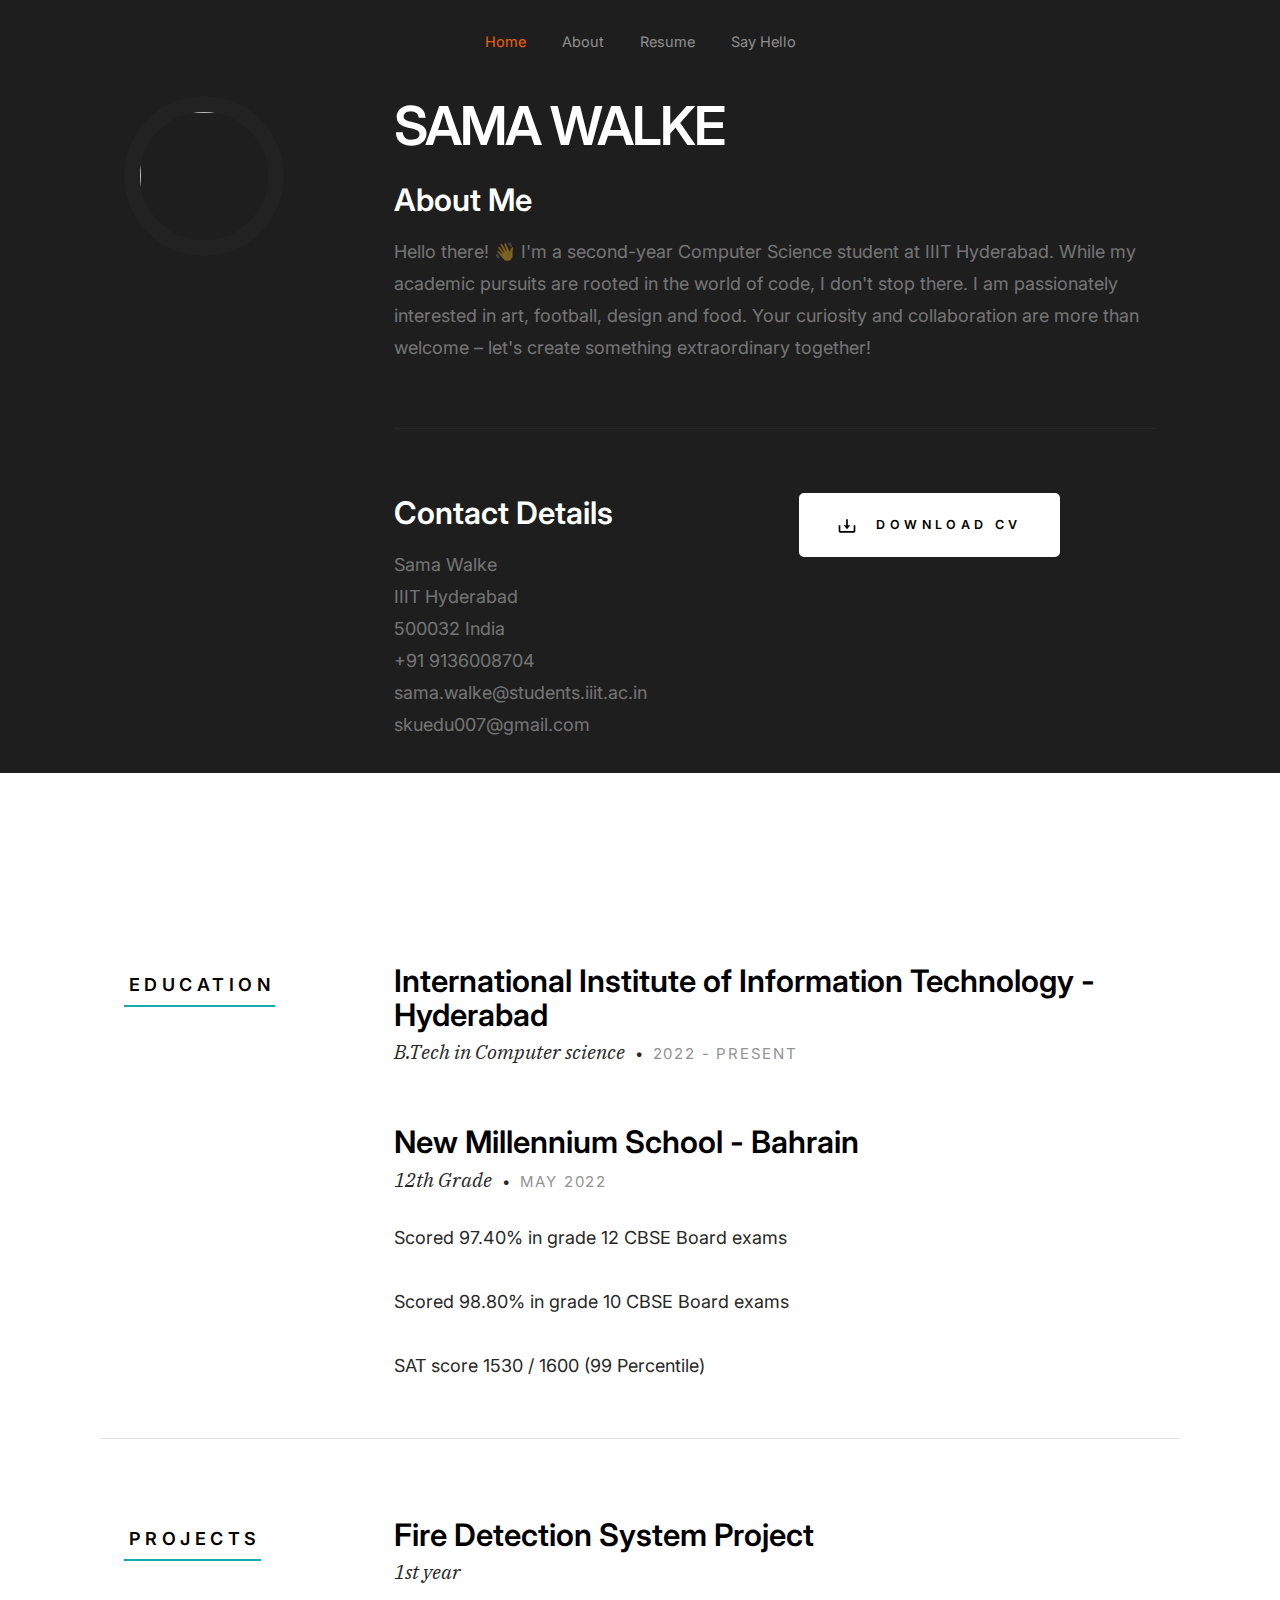
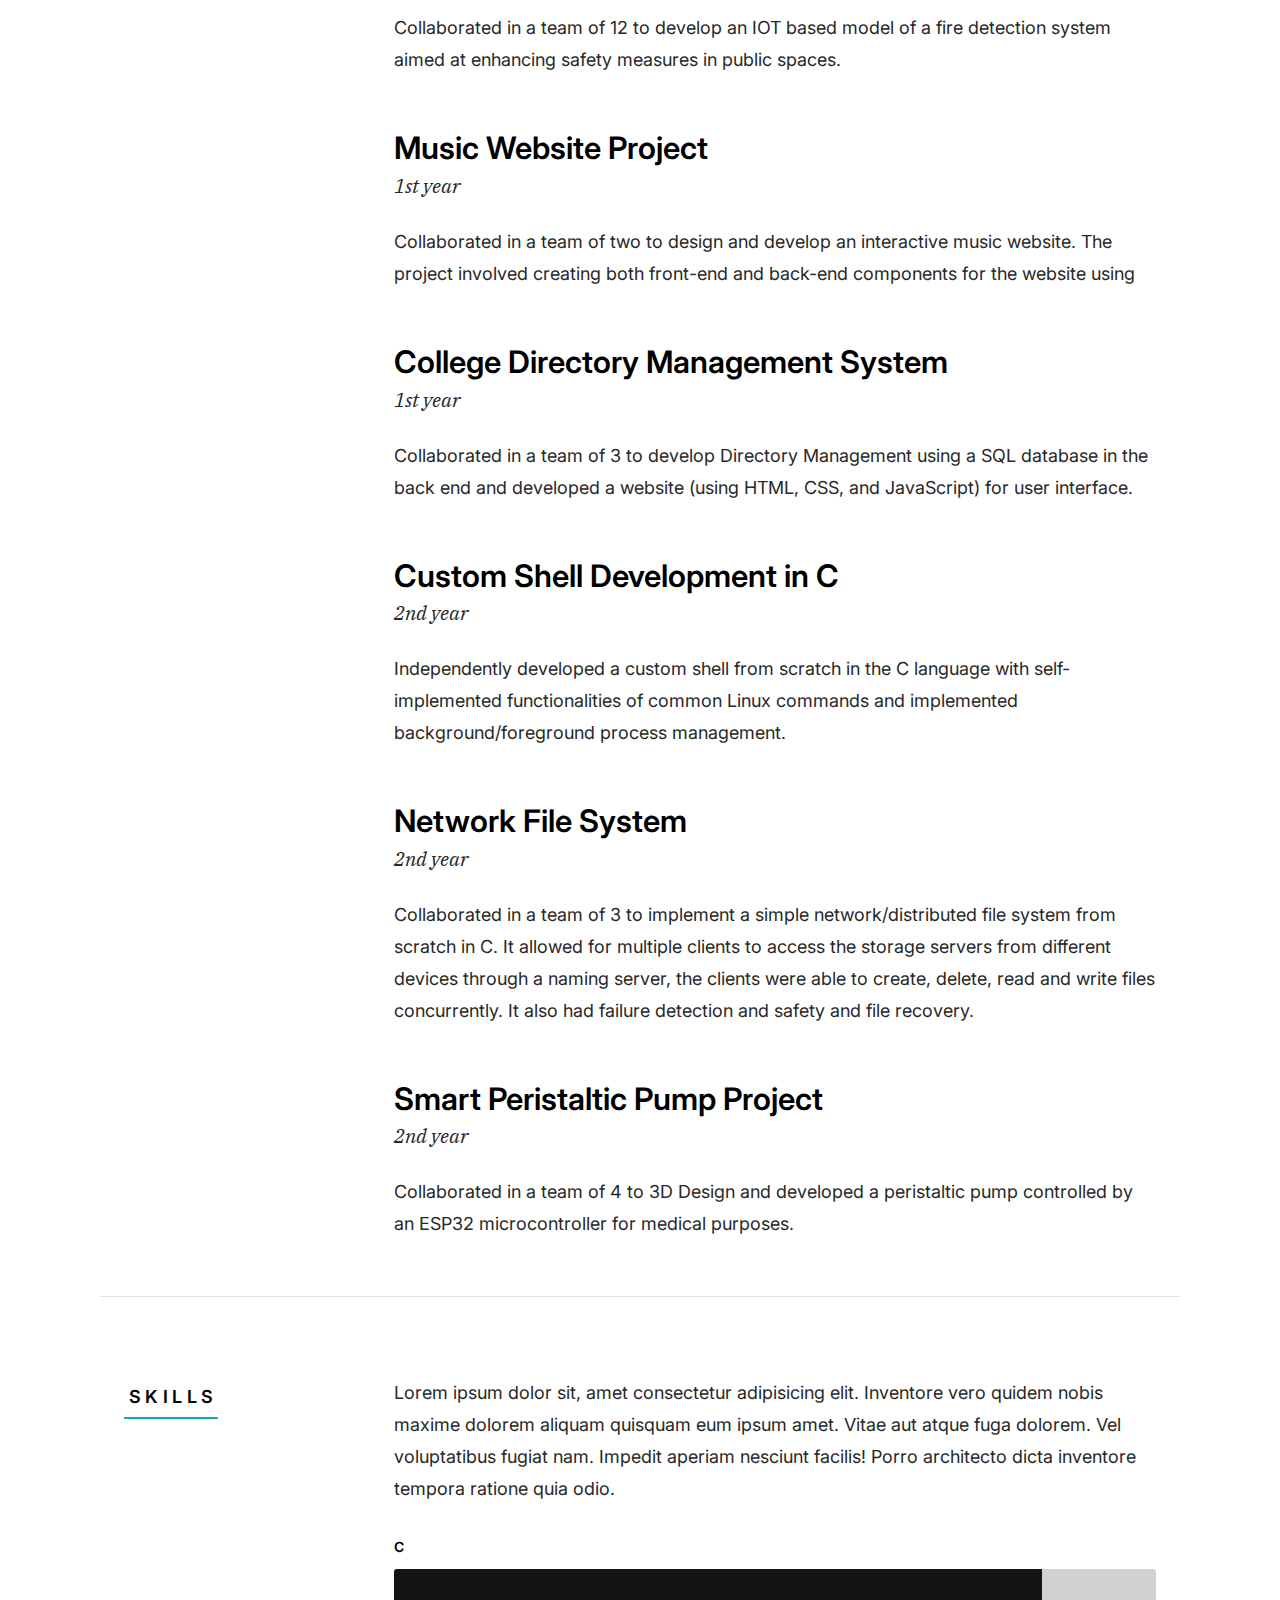
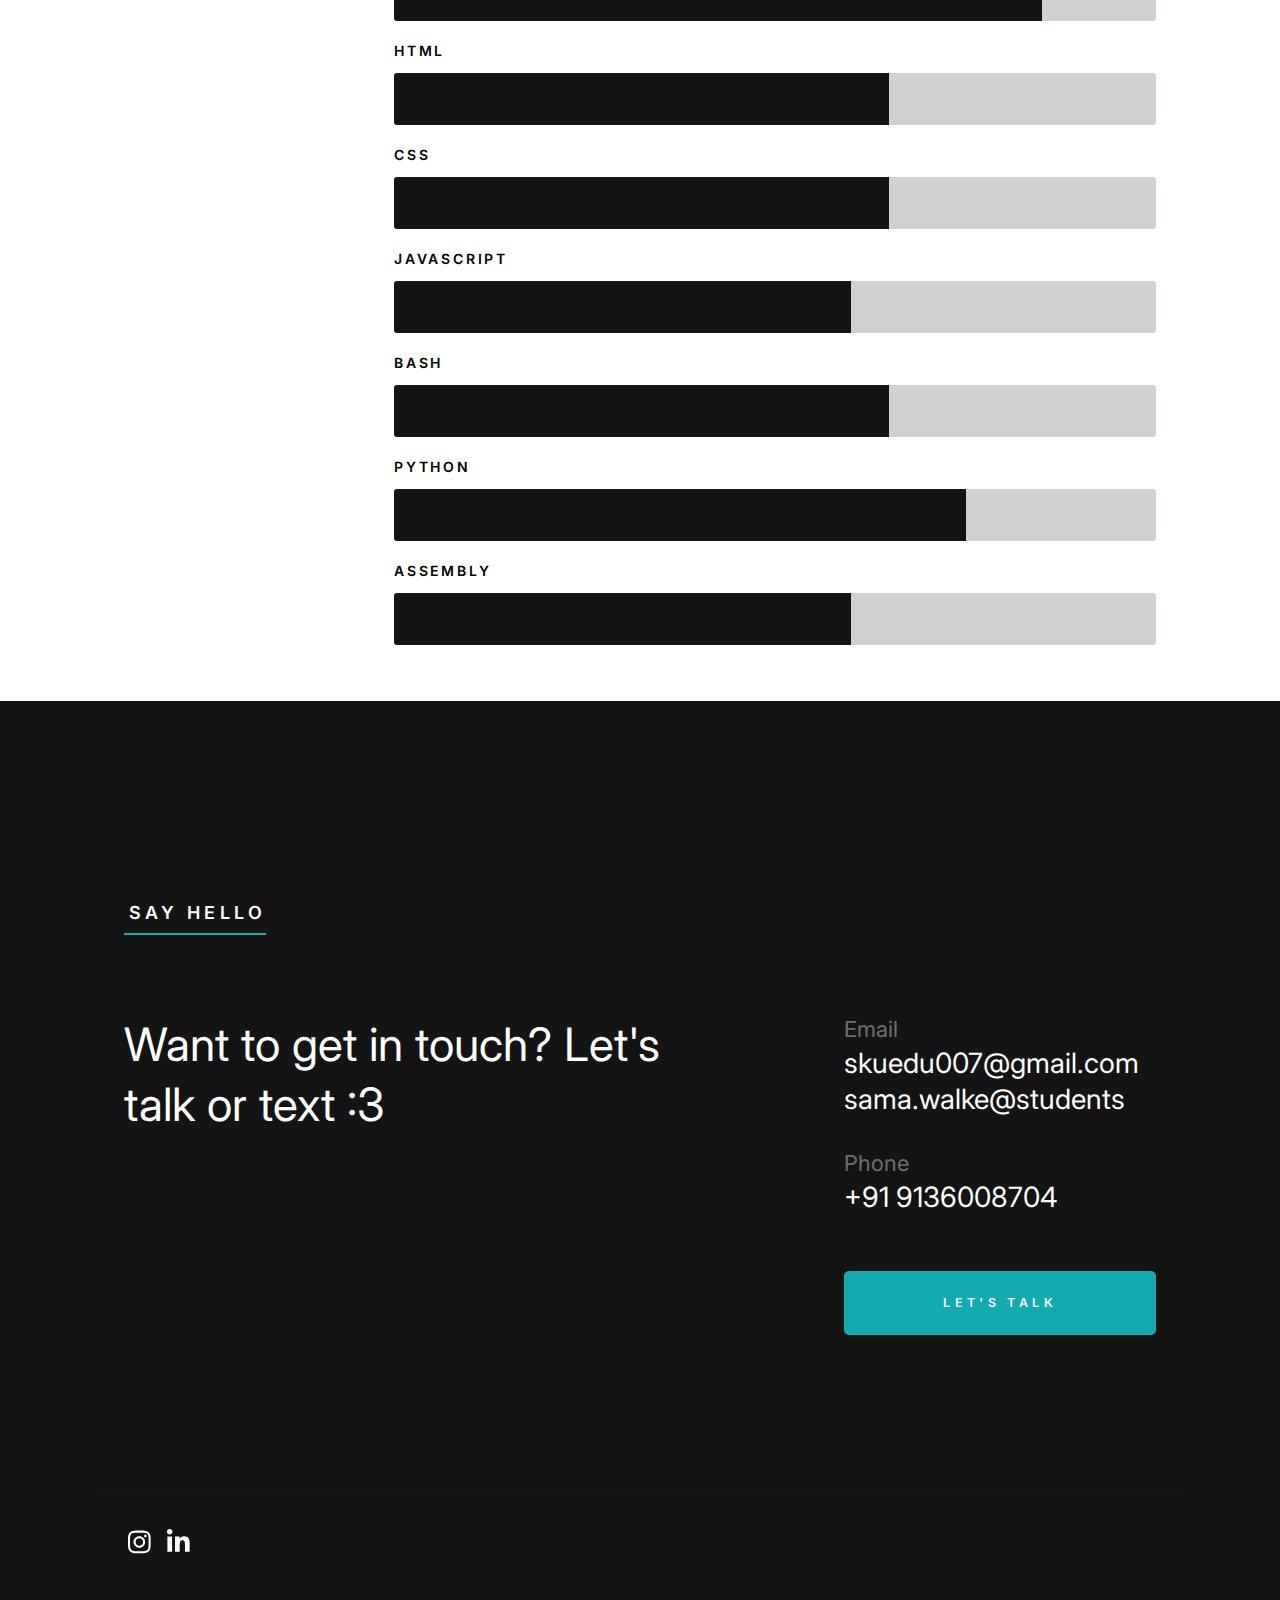
==== index.html @ 0652026a "Add files via upload" ====
<!DOCTYPE html>
<html class="no-js" lang="en">
<head>

    <!--- basic page needs
    ================================================== -->
    <meta charset="utf-8">
    <title>Sama Walke</title>
    <meta name="description" content="">
    <meta name="author" content="">

    <!-- mobile specific metas
    ================================================== -->
    <meta name="viewport" content="width=device-width, initial-scale=1">

    <!-- CSS
    ================================================== -->
    <link rel="stylesheet" href="css/styles.css">
    <link rel="stylesheet" href="css/vendor.css">

    <!-- script
    ================================================== -->
    <script defer src="js/vendor/fontawesome/all.min.js"></script>

    <!-- favicons
    ================================================== -->
    <link rel="apple-touch-icon" sizes="180x180" href="apple-touch-icon.png">
    <link rel="icon" type="image/png" sizes="32x32" href="favicon-32x32.png">
    <link rel="icon" type="image/png" sizes="16x16" href="favicon-16x16.png">
    <link rel="manifest" href="site.webmanifest">

</head>

<body id="top" class="ss-preload">


    <!-- preloader
    ================================================== -->
    <div id="preloader">
        <div id="loader"></div>
    </div>


    <!-- header
    ================================================== -->
    <header class="s-header">
        <div class="row s-header__nav-wrap">
            <nav class="s-header__nav">
                <ul>
                    <li class="current"><a class="smoothscroll" href="#hero">Home</a></li>
                    <li><a class="smoothscroll" href="#about">About</a></li>
                    <li><a class="smoothscroll" href="#resume">Resume</a></li>
                    <li><a class="smoothscroll" href="#contact">Say Hello</a></li>
                </ul>
            </nav>
        </div> <!-- end row -->
        
        <a class="s-header__menu-toggle" href="#0" title="Menu">
            <span class="s-header__menu-icon"></span>
        </a>
    </header> <!-- end s-header -->


    <!-- hero
    ================================================== -->

    <!-- about
        
    ================================================== -->
    <section id="about" class="s-about target-section">
        <div class="row">
            <div class="column large-3 tab-12">
                <img class="s-about__pic" src="images/avatars/user-06.jpg" alt="">
            </div>
            <div class="column large-9 tab-12 s-about__content">
                <h1 class="titletitle">
                    SAMA WALKE
                </h1>
                <h3>About Me</h3>
                <p>
                    Hello there! 👋 I'm a second-year Computer Science student at IIIT Hyderabad.
                    While my academic pursuits are rooted in the world of code, I don't stop there. I am passionately interested in art, football, design and food.
                    Your curiosity and collaboration are more than welcome – let's create something extraordinary together!
                </p>

                <hr>

                <div class="row s-about__content-bottom">
                    <div class="column w-1000-stack">
                        <h3>Contact Details</h3>
    
                        <p>
                        Sama Walke <br>
                        IIIT Hyderabad<br>
                        500032 India <br>
                        <a href="tel:+1975432345">+91 9136008704</a> <br>
                        <a href="mailto:#0">sama.walke@students.iiit.ac.in</a><br>
                        <a href="mailto:#0">skuedu007@gmail.com</a>
                        </p>
                        
                    </div>
                    <div class="column w-1000-stack">
                        <a href="https://drive.google.com/file/d/168Gf2bHy5ILJ4r6c5LOpbGzPonL90xzu/view?usp=sharing" class="btn btn--download">
                            <svg xmlns="http://www.w3.org/2000/svg" width="24" height="24" viewBox="0 0 24 24" style="fill:rgba(0, 0, 0, 1);transform:;-ms-filter:"><path d="M12 16L16 11 13 11 13 4 11 4 11 11 8 11z"></path><path d="M20,18H4v-7H2v7c0,1.103,0.897,2,2,2h16c1.103,0,2-0.897,2-2v-7h-2V18z"></path></svg>
                            Download CV
                        </a>
                    </div>
                </div>
            </div>
        </div> <!-- end row -->

    </section> <!-- end s-about -->


    <!-- resume
    ================================================== -->
    <section id="resume" class="s-resume target-section">


        <div class="row s-resume__section">
            <div class="column large-3 tab-12">
                <h3 class="section-header-allcaps">Education</h3>
            </div>
            <div class="column large-9 tab-12">
                <div class="resume-block">

                    <div class="resume-block__header">
                        <h4 class="h3">International Institute of Information Technology - Hyderabad </h4>
                        <p class="resume-block__header-meta">
                            <span>B.Tech in Computer science</span> 
                            <span class="resume-block__header-date">
                                2022 - Present
                            </span>
                        </p>
                    </div>

                </div> <!-- end resume-block -->

                <div class="resume-block">

                    <div class="resume-block__header">
                        <h4 class="h3">New Millennium School - Bahrain</h4>
                        <p class="resume-block__header-meta">
                            <span>12th Grade</span> 
                            <span class="resume-block__header-date">
                                May 2022
                            </span>
                        </p>
                    </div>

                    <p>Scored 97.40% in grade 12 CBSE Board exams</p>
                    <p>Scored 98.80% in grade 10 CBSE Board exams</p>
                    <p>SAT score 1530 / 1600 (99 Percentile)</p>

                </div> <!-- end resume-block -->
            </div>
        </div> <!-- s-resume__section -->

        <div class="row s-resume__section">
            <div class="column large-3 tab-12">
                <h3 class="section-header-allcaps">Projects</h3>
            </div>
            <div class="column large-9 tab-12">
                <div class="resume-block">

                    <div class="resume-block__header">
                        <h4 class="h3">Fire Detection System Project </h4>
                        <p class="resume-block__header-meta">
                            <span>1st year</span> 
                        </p>
                    </div>
                    <p>Collaborated in a team of 12 to develop an IOT based model of a
                        fire detection system aimed at enhancing safety measures in public spaces.</p>

                </div> <!-- end resume-block -->

                <div class="resume-block">

                    <div class="resume-block__header">
                        <h4 class="h3">Music Website Project</h4>
                        <p class="resume-block__header-meta">
                            <span>1st year</span> 
                        </p>
                    </div>
                    <p>Collaborated in a team of two to design and develop an interactive music
                        website. The project involved creating both front-end and back-end components for the website using</p>

                </div> <!-- end resume-block -->

                <div class="resume-block">

                    <div class="resume-block__header">
                        <h4 class="h3">College Directory Management System</h4>
                        <p class="resume-block__header-meta">
                            <span>1st year</span> 
                        </p>
                    </div>
                    <p>Collaborated in a team of 3 to develop
                        Directory Management using a SQL database in the back end and developed a website (using HTML, CSS,
                        and JavaScript) for user interface.</p>

                </div> <!-- end resume-block -->

                <div class="resume-block">

                    <div class="resume-block__header">
                        <h4 class="h3">Custom Shell Development in C</h4>
                        <p class="resume-block__header-meta">
                            <span>2nd year</span> 
                        </p>
                    </div>
                    <p>Independently developed a custom shell from scratch in the C
                        language with self-implemented functionalities of common Linux commands and implemented
                        background/foreground process management.</p>

                </div> <!-- end resume-block -->


                <div class="resume-block">

                    <div class="resume-block__header">
                        <h4 class="h3">Network File System</h4>
                        <p class="resume-block__header-meta">
                            <span>2nd year</span> 
                        </p>
                    </div>
                    <p>Collaborated in a team of 3 to implement a simple network/distributed file
                        system from scratch in C. It allowed for multiple clients to access the storage servers from different devices
                        through a naming server, the clients were able to create, delete, read and write files concurrently. It also
                        had failure detection and safety and file recovery.</p>

                </div> <!-- end resume-block -->

                <div class="resume-block">

                    <div class="resume-block__header">
                        <h4 class="h3">Smart Peristaltic Pump Project</h4>
                        <p class="resume-block__header-meta">
                            <span>2nd year</span> 
                        </p>
                    </div>
                    <p>Collaborated in a team of 4 to 3D Design and developed
                        a peristaltic pump controlled by an ESP32 microcontroller for medical purposes.</p>

                </div> <!-- end resume-block -->


                    
            </div>
        </div> <!-- s-resume__section -->


        <div class="row s-resume__section">
            <div class="column large-3 tab-12">
                <h3 class="section-header-allcaps">Skills</h3>
            </div>
            <div class="column large-9 tab-12">
                <div class="resume-block">

                    <p>
                    Lorem ipsum dolor sit, amet consectetur adipisicing elit. Inventore 
                    vero quidem nobis maxime dolorem aliquam quisquam eum ipsum amet. Vitae 
                    aut atque fuga dolorem. Vel voluptatibus fugiat nam. Impedit aperiam 
                    nesciunt facilis! Porro architecto dicta inventore tempora ratione quia odio.
                    </p>

                    <ul class="skill-bars-fat">
                        <li>
                        <div class="progress percent85"></div>
                        <strong>C</strong>
                        </li>
                        <li>
                        <div class="progress percent65"></div>
                        <strong>HTML</strong>
                        </li>
                        <li>
                        <div class="progress percent65"></div>
                        <strong>CSS</strong>
                        </li>
                        <li>
                        <div class="progress percent60"></div>
                        <strong>Javascript</strong>
                        </li>
                        <li>
                        <div class="progress percent65"></div>
                        <strong>Bash</strong>
                        </li>
                        <li>
                        <div class="progress percent75"></div>
                        <strong>Python</strong>
                        </li>
                        <li>
                        <div class="progress percent60"></div>
                        <strong>Assembly</strong>
                        </li>
                    </ul>

                </div> <!-- end resume-block -->

            </div>
        </div> <!-- s-resume__section -->

    </section> <!-- end s-resume -->


    
    <!-- contact
    ================================================== -->
    <section id="contact" class="s-contact target-section">

        <div class="row s-contact__header">
            <div class="column large-12">
                <h3 class="section-header-allcaps">Say Hello</h3>
            </div>
        </div>

        <div class="row s-contact__content">

            <div class="column large-7 medium-12">

                <h4 class="huge-text">
                Want to get in touch? Let's talk or text :3
                </h4>

            </div>

            <div class="column large-4 medium-12">

                <div class="row contact-infos">
                    <div class="column large-12 medium-6 tab-12">
                        <div class="contact-block">
                            <h5 class="contact-block__header">
                                Email
                            </h5>
                            <p class="contact-block__content">
                                <a class="mailtoui" href="mailto:skuedu007@gmail.com">skuedu007@gmail.com</a><br>
                                <a class="mailtoui" href="mailto:sama.walke@students.iiit.ac.in">sama.walke@students</a>
                            </p>
                        </div> <!-- end contact-block -->
                    </div>
                    <div class="column large-12 medium-6 tab-12">
                        <div class="contact-block">
                            <h5 class="contact-block__header">
                                Phone
                            </h5>
                            <p class="contact-block__content">
                                <a href="tel:+91 9136008704">+91 9136008704</a>
                            </p>
                        </div> <!-- end contact-block -->
                    </div>

                    <div class="column large-12">
                        <a href="mailto:skuedu007@gmail.com" class="mailtoui btn btn--primary h-full-width">Let's Talk</a>
                    </div>
                </div> <!-- end contact-infos -->

            </div>
        </div> <!-- s-contact__content -->

    </section> <!-- end s-contact -->
    

    <!-- footer
    ================================================== -->
    <footer class="s-footer">
        <div class="row">
            <div class="column large-4 medium-6 w-1000-stack s-footer__social-block">
                <ul class="s-footer__social">
                    <li><a href="https://www.instagram.com/walkee_e/"><i class="fab fa-instagram" aria-hidden="true"></i></a></li>
                    <li><a href="https://www.linkedin.com/in/sama-walke-13a57528b/"><i class="fab fa-linkedin-in" aria-hidden="true"></i></a></li>
                </ul>
            </div>


        </div>

        <div class="ss-go-top">
            <a class="smoothscroll" title="Back to Top" href="#top">
                <svg xmlns="http://www.w3.org/2000/svg" viewBox="0 0 24 24"><path d="M6 4h12v2H6zm5 10v6h2v-6h5l-6-6-6 6z"/></svg>
             </a>
        </div> <!-- end ss-go-top -->
    </footer>


    <!-- Java Script
    ================================================== -->
    <script src="js/plugins.js"></script>
    <script src="js/main.js"></script>

</body>

</html>
---- css/styles.css ----
/* =================================================================== 
 * Ceevee Main Stylesheet
 * Template Ver. 2.0.0
 * 01-03-2021
 * ------------------------------------------------------------------
 *
 * TOC:
 * # settings and variables
 *      ## fonts
 *      ## colors
 *      ## vertical spacing and typescale
 *      ## grid variables
 * # normalize
 * # basic/base setup styles
 *      ## media
 *      ## typography resets
 *      ## links
 *      ## inputs
 * # Grid v3.0.0
 *      ## medium screen devices
 *      ## tablets
 *      ## mobile devices
 *      ## small mobile devices <= 400px
 * # block grids
 *      ## block grids - medium screen devices
 *      ## block grids - tablets
 *      ## block grids - mobile devices
 *      ## block grids - small mobile devices <= 400px
 * # MISC 
 * # custom grid, block grid STACK breakpoints
 * # base style overrides 
 *      ## links
 * # typography & general theme styles
 *      ## Lists
 *      ## responsive video container
 *      ## floated image
 *      ## tables
 *      ## spacing
 * # preloader
 *      ## page loaded
 * # forms 
 *      ## Style Placeholder Text
 * # buttons 
 * # additional components
 *      ## skillbars
 *      ## alert box
 *      ## pagination 
 * # common and reusable styles
 *      ## animation stuff 
 *      ## MailtoUI style overrides
 * # site header
 *      ## header nav
 *      ## mobile menu toggle 
 * # hero
 *      ## hero content
 *      ## hero social
 *      ## hero scrolldown
 *      ## animate intro content
 * # resume 
 *      ## resume block
 * # portfolio
 *      ## portfolio list
 *      ## modal popup
 * # CTA
 * # testimonials
 *      ## swiper style overrides
 *      ## testimonial slider 
 * # contact
 *      ## contact block
 * # footer
 *      ## footer social
 *      ## copyright
 *      ## go top
 *
 * ------------------------------------------------------------------ */


/* ===================================================================
 * # settings and variables
 *
 * ------------------------------------------------------------------- */

/* ------------------------------------------------------------------- 
 * ## fonts
 * ------------------------------------------------------------------- */
@import url("https://fonts.googleapis.com/css2?family=IBM+Plex+Serif:ital,wght@0,300;0,400;0,500;0,600;0,700;1,200;1,300;1,400;1,500;1,600&family=Inter:wght@300;400;500;600;700&display=swap");
:root {
    --font-1: "Inter", sans-serif;
    --font-2: "IBM Plex Serif", serif;
    /* monospace
     */
    --font-mono: Consolas, "Andale Mono", Courier, "Courier New", monospace;
}

/* ------------------------------------------------------------------- 
 * ## colors
 * ------------------------------------------------------------------- */
:root {
    /* color-1(#11ABB0)
     * color-2(#F06000)
     */
    --color-1: hsla(182, 82%, 38%, 1);
    --color-2: hsla(24, 100%, 47%, 1);

    /* theme color variations
     */
    --color-1-lighter: hsla(182, 82%, 58%, 1);
    --color-1-light  : hsla(182, 82%, 48%, 1);
    --color-1-dark   : hsla(182, 82%, 28%, 1);
    --color-1-darker : hsla(182, 82%, 18%, 1);
    --color-2-lighter: hsla(24, 100%, 67%, 1);
    --color-2-light  : hsla(24, 100%, 57%, 1);
    --color-2-dark   : hsla(24, 100%, 37%, 1);
    --color-2-darker : hsla(24, 100%, 27%, 1);

    /* feedback colors
     * color-error(#ffd1d2), color-success(#c8e675), 
     * color-info(#d7ecfb), color-notice(#fff099)
     */
    --color-error          : hsla(359, 100%, 91%, 1);
    --color-success        : hsla(76, 69%, 68%, 1);
    --color-info           : hsla(205, 82%, 91%, 1);
    --color-notice         : hsla(51, 100%, 80%, 1);
    --color-error-content  : hsla(359, 50%, 50%, 1);
    --color-success-content: hsla(76, 29%, 28%, 1);
    --color-info-content   : hsla(205, 32%, 31%, 1);
    --color-notice-content : hsla(51, 30%, 30%, 1);

    /* shades 
     * generated using 
     * Tint & Shade Generator 
     * (https://maketintsandshades.com/)
     */
    --color-black  : #000000;
    --color-gray-19: #0a0a0a;
    --color-gray-18: #141414;
    --color-gray-17: #1e1e1e;
    --color-gray-16: #282828;
    --color-gray-15: #323333;
    --color-gray-14: #3b3d3d;
    --color-gray-13: #454747;
    --color-gray-12: #4f5151;
    --color-gray-11: #595b5b;
    --color-gray-10: #636565;
    --color-gray-9 : #737474;
    --color-gray-8 : #828484;
    --color-gray-7 : #929393;
    --color-gray-6 : #a1a3a3;
    --color-gray-5 : #b1b2b2;
    --color-gray-4 : #c1c1c1;
    --color-gray-3 : #d0d1d1;
    --color-gray-2 : #e0e0e0;
    --color-gray-1 : #eff0f0;
    --color-white  : #ffffff;

    /* text
     */
    --color-text       : var(--color-gray-16);
    --color-text-dark  : var(--color-black);
    --color-text-light : var(--color-gray-7);
    --color-placeholder: var(--color-gray-7);

    /* buttons
     */
    --color-btn                   : var(--color-gray-3);
    --color-btn-text              : var(--color-black);
    --color-btn-hover             : var(--color-black);
    --color-btn-hover-text        : var(--color-white);
    --color-btn-primary           : var(--color-1);
    --color-btn-primary-text      : var(--color-white);
    --color-btn-primary-hover     : var(--color-2);
    --color-btn-primary-hover-text: var(--color-white);
    --color-btn-stroke            : var(--color-black);
    --color-btn-stroke-text       : var(--color-black);
    --color-btn-stroke-hover      : var(--color-black);
    --color-btn-stroke-hover-text : var(--color-white);

    /* others
     */
    --color-bg     : var(--color-gray-18);
    --color-border : var(--color-gray-2);
    --border-radius: 5px;
}

/* ------------------------------------------------------------------- 
 * ## vertical spacing and typescale
 * ------------------------------------------------------------------- */
:root {

    /* spacing
     * base font size: 18px 
     * vertical space unit : 32px
     */
    --base-size: 62.5%;
    --base-font-size: 1.8rem;
    --space: 3.2rem;

    /* vertical spacing 
     */
    --vspace-0_125: calc(0.125 * var(--space));
    --vspace-0_25 : calc(0.25 * var(--space));
    --vspace-0_5  : calc(0.5 * var(--space));
    --vspace-0_75 : calc(0.75 * var(--space));
    --vspace-0_875: calc(0.875 * var(--space));
    --vspace-1    : calc(var(--space));
    --vspace-1_25 : calc(1.25 * var(--space));
    --vspace-1_5  : calc(1.5 * var(--space));
    --vspace-1_75 : calc(1.75 * var(--space));
    --vspace-2    : calc(2 * var(--space));
    --vspace-2_5  : calc(2.5 * var(--space));
    --vspace-3    : calc(3 * var(--space));
    --vspace-3_5  : calc(3.5 * var(--space));
    --vspace-4    : calc(4 * var(--space));
    --vspace-4_5  : calc(4.5 * var(--space));
    --vspace-5    : calc(5 * var(--space));

    /* type scale
     * ratio 1:2 | base: 18px
     * -------------------------------------------------------
     *
     * --text-display-3 = (77.40px)
     * --text-display-2 = (64.50px)
     * --text-display-1 = (53.75px)
     * --text-xxxl      = (44.79px)
     * --text-xxl       = (37.32px)
     * --text-xl        = (31.10px)
     * --text-lg        = (25.92px)
     * --text-md        = (21.60px)
     * --text-size      = (18.00px) BASE
     * --text-sm        = (15.00px)
     * --text-xs        = (12.50px)
     *
     * -------------------------------------------------------
     */
    --text-scale-ratio: 1.2;
    --text-size       : var(--base-font-size);
    --text-xs         : calc((var(--text-size) / var(--text-scale-ratio)) / var(--text-scale-ratio));
    --text-sm         : calc(var(--text-xs) * var(--text-scale-ratio));
    --text-md         : calc(var(--text-sm) * var(--text-scale-ratio) * var(--text-scale-ratio));
    --text-lg         : calc(var(--text-md) * var(--text-scale-ratio));
    --text-xl         : calc(var(--text-lg) * var(--text-scale-ratio));
    --text-xxl        : calc(var(--text-xl) * var(--text-scale-ratio));
    --text-xxxl       : calc(var(--text-xxl) * var(--text-scale-ratio));
    --text-display-1  : calc(var(--text-xxxl) * var(--text-scale-ratio));
    --text-display-2  : calc(var(--text-display-1) * var(--text-scale-ratio));
    --text-display-3  : calc(var(--text-display-2) * var(--text-scale-ratio));

    /* default button height
     */
    --vspace-btn: var(--vspace-2);
}

/* on mobile devices below 600px
 */
@media screen and (max-width: 600px) {
    :root {
        --base-font-size: 1.6rem;
        --space: 2.8rem;
    }
}

/* ------------------------------------------------------------------- 
 * ## grid variables
 * ------------------------------------------------------------------- */
:root {

    /* widths for rows and containers
     */
    --width-full    : 100%;
    --width-max     : 1080px;
    --width-wide    : 1400px;
    --width-wider   : 1600px;
    --width-widest  : 1800px;
    --width-narrow  : 800px;
    --width-narrower: 600px;
    --width-grid-max: var(--width-max);

    /* gutters
     */
    --gutter-lg : 2.4rem;
    --gutter-md : 2rem;
    --gutter-mob: 1rem;
}


/* ==========================================================================
 * # normalize
 * normalize.css v8.0.1 | MIT License |
 * github.com/necolas/normalize.css
 *
 * -------------------------------------------------------------------------- */

/* ------------------------------------------------------------------- 
 * ## document
 * ------------------------------------------------------------------- */

/* 1. Correct the line height in all browsers.
 * 2. Prevent adjustments of font size after orientation changes in iOS.*/

html {
    line-height: 1.15;
    /* 1 */
    -webkit-text-size-adjust: 100%;
    /* 2 */
}

/* ------------------------------------------------------------------- 
 * ## sections
 * ------------------------------------------------------------------- */

/* Remove the margin in all browsers. */

body {
    margin: 0;
}

/* Render the `main` element consistently in IE. */

main {
    display: block;
}

/* Correct the font size and margin on `h1` elements within `section` and
 * `article` contexts in Chrome, Firefox, and Safari. */

h1 {
    font-size: 2em;
    margin: 0.67em 0;
}

.titletitle {
    margin-top: 0;
    color: white;
    letter-spacing: -2px;
    /* padding-left: 2%; */
}

/* ------------------------------------------------------------------- 
 * ## grouping
 * ------------------------------------------------------------------- */

/* 1. Add the correct box sizing in Firefox.
 * 2. Show the overflow in Edge and IE. */

hr {
    -webkit-box-sizing: content-box;
    box-sizing: content-box;
    /* 1 */
    height: 0;
    /* 1 */
    overflow: visible;
    /* 2 */
}

/* 1. Correct the inheritance and scaling of font size in all browsers.
 * 2. Correct the odd `em` font sizing in all browsers. */

pre {
    font-family: monospace, monospace;
    /* 1 */
    font-size: 1em;
    /* 2 */
}

/* ------------------------------------------------------------------- 
 * ## text-level semantics
 * ------------------------------------------------------------------- */

/* Remove the gray background on active links in IE 10. */

a {
    background-color: transparent;
}

/* 1. Remove the bottom border in Chrome 57-
 * 2. Add the correct text decoration in Chrome, Edge, IE, Opera, and Safari. */

abbr[title] {
    border-bottom: none;
    /* 1 */
    text-decoration: underline;
    /* 2 */
    -webkit-text-decoration: underline dotted;
    text-decoration: underline dotted;
    /* 2 */
}

/* Add the correct font weight in Chrome, Edge, and Safari. */

b, strong {
    font-weight: bolder;
}

/* 1. Correct the inheritance and scaling of font size in all browsers.
 * 2. Correct the odd `em` font sizing in all browsers. */

code, kbd, samp {
    font-family: monospace, monospace;
    /* 1 */
    font-size: 1em;
    /* 2 */
}

/* Add the correct font size in all browsers. */

small {
    font-size: 80%;
}

/* Prevent `sub` and `sup` elements from affecting the line height in
 * all browsers. */

sub, sup {
    font-size: 75%;
    line-height: 0;
    position: relative;
    vertical-align: baseline;
}

sub {
    bottom: -0.25em;
}

sup {
    top: -0.5em;
}

/* ------------------------------------------------------------------- 
 * ## embedded content
 * ------------------------------------------------------------------- */

/* Remove the border on images inside links in IE 10. */

img {
    border-style: none;
}

/* ------------------------------------------------------------------- 
 * ## forms
 * ------------------------------------------------------------------- */

/* 1. Change the font styles in all browsers.
 * 2. Remove the margin in Firefox and Safari. */

button, input, optgroup, select, textarea {
    font-family: inherit;
    /* 1 */
    font-size: 100%;
    /* 1 */
    line-height: 1.15;
    /* 1 */
    margin: 0;
    /* 2 */
}

/* Show the overflow in IE.
 * 1. Show the overflow in Edge. */

button, input {
    /* 1 */
    overflow: visible;
}

/* Remove the inheritance of text transform in Edge, Firefox, and IE.
 * 1. Remove the inheritance of text transform in Firefox. */

button, select {
    /* 1 */
    text-transform: none;
}

/* Correct the inability to style clickable types in iOS and Safari. */

button, [type="button"], [type="reset"], [type="submit"] {
    -webkit-appearance: button;
}

/* Remove the inner border and padding in Firefox. */

button::-moz-focus-inner, [type="button"]::-moz-focus-inner, [type="reset"]::-moz-focus-inner, [type="submit"]::-moz-focus-inner {
    border-style: none;
    padding: 0;
}

/* Restore the focus styles unset by the previous rule. */

button:-moz-focusring, [type="button"]:-moz-focusring, [type="reset"]:-moz-focusring, [type="submit"]:-moz-focusring {
    outline: 1px dotted ButtonText;
}

/* Correct the padding in Firefox. */

fieldset {
    padding: 0.35em 0.75em 0.625em;
}

/* 1. Correct the text wrapping in Edge and IE.
 * 2. Correct the color inheritance from `fieldset` elements in IE.
 * 3. Remove the padding so developers are not caught out when they zero out
 *    `fieldset` elements in all browsers. */

legend {
    -webkit-box-sizing: border-box;
    box-sizing: border-box;
    /* 1 */
    color: inherit;
    /* 2 */
    display: table;
    /* 1 */
    max-width: 100%;
    /* 1 */
    padding: 0;
    /* 3 */
    white-space: normal;
    /* 1 */
}

/* Add the correct vertical alignment in Chrome, Firefox, and Opera. */

progress {
    vertical-align: baseline;
}

/* Remove the default vertical scrollbar in IE 10+. */

textarea {
    overflow: auto;
}

/* 1. Add the correct box sizing in IE 10.
 * 2. Remove the padding in IE 10. */

[type="checkbox"], [type="radio"] {
    -webkit-box-sizing: border-box;
    box-sizing: border-box;
    /* 1 */
    padding: 0;
    /* 2 */
}

/* Correct the cursor style of increment and decrement buttons in Chrome. */

[type="number"]::-webkit-inner-spin-button, [type="number"]::-webkit-outer-spin-button {
    height: auto;
}

/* 1. Correct the odd appearance in Chrome and Safari.
 * 2. Correct the outline style in Safari. */

[type="search"] {
    -webkit-appearance: textfield;
    /* 1 */
    outline-offset: -2px;
    /* 2 */
}

/* Remove the inner padding in Chrome and Safari on macOS. */

[type="search"]::-webkit-search-decoration {
    -webkit-appearance: none;
}

/* 1. Correct the inability to style clickable types in iOS and Safari.
 * 2. Change font properties to `inherit` in Safari. */

::-webkit-file-upload-button {
    -webkit-appearance: button;
    /* 1 */
    font: inherit;
    /* 2 */
}

/* ------------------------------------------------------------------- 
 * ## interactive
 * ------------------------------------------------------------------- */

/* Add the correct display in Edge, IE 10+, and Firefox. */

details {
    display: block;
}

/* Add the correct display in all browsers. */

summary {
    display: list-item;
}

/* ------------------------------------------------------------------- 
 * ## misc
 * ------------------------------------------------------------------- */

/* Add the correct display in IE 10+. */

template {
    display: none;
}

/* Add the correct display in IE 10. */

[hidden] {
    display: none;
}


/* ===================================================================
 * # basic/base setup styles
 *
 * ------------------------------------------------------------------- */
html {
    font-size: 62.5%;
    -webkit-box-sizing: border-box;
    box-sizing: border-box;
}

*, *::before, *::after {
    -webkit-box-sizing: inherit;
    box-sizing: inherit;
}

body {
    font-weight: normal;
    line-height: 1;
    word-wrap: break-word;
    -moz-font-smoothing: grayscale;
    -moz-osx-font-smoothing: grayscale;
    -webkit-font-smoothing: antialiased;
    -webkit-overflow-scrolling: touch;
    -webkit-text-size-adjust: none;
}

/* ------------------------------------------------------------------- 
 * ## media
 * ------------------------------------------------------------------- */
svg, img, video embed, iframe, object {
    max-width: 100%;
    height: auto;
}

/* ------------------------------------------------------------------- 
 * ## typography resets
 * ------------------------------------------------------------------- */
div, dl, dt, dd, ul, ol, li, h1, h2, h3, h4, h5, h6, pre, form, p, blockquote, th, td {
    margin: 0;
    padding: 0;
}

p {
    font-size: inherit;
    text-rendering: optimizeLegibility;
}

em, i {
    font-style: italic;
    line-height: inherit;
}

strong, b {
    font-weight: bold;
    line-height: inherit;
}

small {
    font-size: 60%;
    line-height: inherit;
}

ol, ul {
    list-style: none;
}

li {
    display: block;
}

/* ------------------------------------------------------------------- 
 * ## links
 * ------------------------------------------------------------------- */
a {
    text-decoration: none;
    line-height: inherit;
}

a img {
    border: none;
}

/* ------------------------------------------------------------------- 
 * ## inputs
 * ------------------------------------------------------------------- */
fieldset {
    margin: 0;
    padding: 0;
}

input[type="email"], 
input[type="number"], 
input[type="search"], 
input[type="text"], 
input[type="tel"], 
input[type="url"], 
input[type="password"], textarea {
    -webkit-appearance: none;
    -moz-appearance: none;
    appearance: none;
}


/* ===================================================================
 * # Grid v3.0.0
 *
 *   -----------------------------------------------------------------
 * - Grid breakpoints are based on MAXIMUM WIDTH media queries, 
 *   meaning they apply to that one breakpoint and ALL THOSE BELOW IT.
 * - Grid columns without a specified width will automatically layout 
 *   as equal width columns.
 * ------------------------------------------------------------------- */

/* rows
 * ------------------------------------- */
.row {
    width: 92%;
    max-width: var(--width-grid-max);
    margin: 0 auto;
    display: -ms-flexbox;
    display: -webkit-box;
    display: flex;
    -ms-flex-flow: row wrap;
    -webkit-box-orient: horizontal;
    -webkit-box-direction: normal;
    flex-flow: row wrap;
}

.row .row {
    width: auto;
    max-width: none;
    margin-left: calc(var(--gutter-lg) * -1);
    margin-right: calc(var(--gutter-lg) * -1);
}

/* columns
 * -------------------------------------- */
.column {
    -ms-flex: 1 1 0%;
    -webkit-box-flex: 1;
    flex: 1 1 0%;
    padding: 0 var(--gutter-lg);
}

.collapse>.column, .column.collapse {
    padding: 0;
}

/* flex row containers utility classes
 */
.row.row-wrap {
    -ms-flex-wrap: wrap;
    flex-wrap: wrap;
}

.row.row-nowrap {
    -ms-flex-wrap: none;
    flex-wrap: nowrap;
}

.row.row-y-top {
    -ms-flex-align: start;
    -webkit-box-align: start;
    align-items: flex-start;
}

.row.row-y-bottom {
    -ms-flex-align: end;
    -webkit-box-align: end;
    align-items: flex-end;
}

.row.row-y-center {
    -ms-flex-align: center;
    -webkit-box-align: center;
    align-items: center;
}

.row.row-stretch {
    -ms-flex-align: stretch;
    -webkit-box-align: stretch;
    align-items: stretch;
}

.row.row-baseline {
    -ms-flex-align: baseline;
    -webkit-box-align: baseline;
    align-items: baseline;
}

.row.row-x-left {
    -ms-flex-pack: start;
    -webkit-box-pack: start;
    justify-content: flex-start;
}

.row.row-x-right {
    -ms-flex-pack: end;
    -webkit-box-pack: end;
    justify-content: flex-end;
}

.row.row-x-center {
    -ms-flex-pack: center;
    -webkit-box-pack: center;
    justify-content: center;
}

/* flex item utility alignment classes
 */
.align-center {
    margin: auto;
    -webkit-align-self: center;
    -ms-flex-item-align: center;
    -ms-grid-row-align: center;
    align-self: center;
}

.align-left {
    margin-right: auto;
    -webkit-align-self: center;
    -ms-flex-item-align: center;
    -ms-grid-row-align: center;
    align-self: center;
}

.align-right {
    margin-left: auto;
    -webkit-align-self: center;
    -ms-flex-item-align: center;
    -ms-grid-row-align: center;
    align-self: center;
}

.align-x-center {
    margin-right: auto;
    margin-left: auto;
}

.align-x-left {
    margin-right: auto;
}

.align-x-right {
    margin-left: auto;
}

.align-y-center {
    -webkit-align-self: center;
    -ms-flex-item-align: center;
    -ms-grid-row-align: center;
    align-self: center;
}

.align-y-top {
    -webkit-align-self: flex-start;
    -ms-flex-item-align: start;
    align-self: flex-start;
}

.align-y-bottom {
    -webkit-align-self: flex-end;
    -ms-flex-item-align: end;
    align-self: flex-end;
}

/* large screen column widths 
 */
.large-1 {
    -ms-flex: 0 0 8.33333%;
    -webkit-box-flex: 0;
    flex: 0 0 8.33333%;
    max-width: 8.33333%;
}

.large-2 {
    -ms-flex: 0 0 16.66667%;
    -webkit-box-flex: 0;
    flex: 0 0 16.66667%;
    max-width: 16.66667%;
}

.large-3 {
    -ms-flex: 0 0 25%;
    -webkit-box-flex: 0;
    flex: 0 0 25%;
    max-width: 25%;
}

.large-4 {
    -ms-flex: 0 0 33.33333%;
    -webkit-box-flex: 0;
    flex: 0 0 33.33333%;
    max-width: 33.33333%;
}

.large-5 {
    -ms-flex: 0 0 41.66667%;
    -webkit-box-flex: 0;
    flex: 0 0 41.66667%;
    max-width: 41.66667%;
}

.large-6 {
    -ms-flex: 0 0 50%;
    -webkit-box-flex: 0;
    flex: 0 0 50%;
    max-width: 50%;
}

.large-7 {
    -ms-flex: 0 0 58.33333%;
    -webkit-box-flex: 0;
    flex: 0 0 58.33333%;
    max-width: 58.33333%;
}

.large-8 {
    -ms-flex: 0 0 66.66667%;
    -webkit-box-flex: 0;
    flex: 0 0 66.66667%;
    max-width: 66.66667%;
}

.large-9 {
    -ms-flex: 0 0 75%;
    -webkit-box-flex: 0;
    flex: 0 0 75%;
    max-width: 75%;
}

.large-10 {
    -ms-flex: 0 0 83.33333%;
    -webkit-box-flex: 0;
    flex: 0 0 83.33333%;
    max-width: 83.33333%;
}

.large-11 {
    -ms-flex: 0 0 91.66667%;
    -webkit-box-flex: 0;
    flex: 0 0 91.66667%;
    max-width: 91.66667%;
}

.large-12 {
    -ms-flex: 0 0 100%;
    -webkit-box-flex: 0;
    flex: 0 0 100%;
    max-width: 100%;
}

/* ------------------------------------------------------------------- 
 * ## medium screen devices
 * ------------------------------------------------------------------- */
@media screen and (max-width: 1200px) {
    .row .row {
        margin-left: calc(var(--gutter-md) * -1);
        margin-right: calc(var(--gutter-md) * -1);
    }
    .column {
        padding: 0 var(--gutter-md);
    }
    .medium-1 {
        -ms-flex: 0 0 8.33333%;
        -webkit-box-flex: 0;
        flex: 0 0 8.33333%;
        max-width: 8.33333%;
    }
    .medium-2 {
        -ms-flex: 0 0 16.66667%;
        -webkit-box-flex: 0;
        flex: 0 0 16.66667%;
        max-width: 16.66667%;
    }
    .medium-3 {
        -ms-flex: 0 0 25%;
        -webkit-box-flex: 0;
        flex: 0 0 25%;
        max-width: 25%;
    }
    .medium-4 {
        -ms-flex: 0 0 33.33333%;
        -webkit-box-flex: 0;
        flex: 0 0 33.33333%;
        max-width: 33.33333%;
    }
    .medium-5 {
        -ms-flex: 0 0 41.66667%;
        -webkit-box-flex: 0;
        flex: 0 0 41.66667%;
        max-width: 41.66667%;
    }
    .medium-6 {
        -ms-flex: 0 0 50%;
        -webkit-box-flex: 0;
        flex: 0 0 50%;
        max-width: 50%;
    }
    .medium-7 {
        -ms-flex: 0 0 58.33333%;
        -webkit-box-flex: 0;
        flex: 0 0 58.33333%;
        max-width: 58.33333%;
    }
    .medium-8 {
        -ms-flex: 0 0 66.66667%;
        -webkit-box-flex: 0;
        flex: 0 0 66.66667%;
        max-width: 66.66667%;
    }
    .medium-9 {
        -ms-flex: 0 0 75%;
        -webkit-box-flex: 0;
        flex: 0 0 75%;
        max-width: 75%;
    }
    .medium-10 {
        -ms-flex: 0 0 83.33333%;
        -webkit-box-flex: 0;
        flex: 0 0 83.33333%;
        max-width: 83.33333%;
    }
    .medium-11 {
        -ms-flex: 0 0 91.66667%;
        -webkit-box-flex: 0;
        flex: 0 0 91.66667%;
        max-width: 91.66667%;
    }
    .medium-12 {
        -ms-flex: 0 0 100%;
        -webkit-box-flex: 0;
        flex: 0 0 100%;
        max-width: 100%;
    }
}

/* ------------------------------------------------------------------- 
 * ## tablets
 * ------------------------------------------------------------------- */
@media screen and (max-width: 800px) {
    .row {
        width: 90%;
    }
    .tab-1 {
        -ms-flex: 0 0 8.33333%;
        -webkit-box-flex: 0;
        flex: 0 0 8.33333%;
        max-width: 8.33333%;
    }
    .tab-2 {
        -ms-flex: 0 0 16.66667%;
        -webkit-box-flex: 0;
        flex: 0 0 16.66667%;
        max-width: 16.66667%;
    }
    .tab-3 {
        -ms-flex: 0 0 25%;
        -webkit-box-flex: 0;
        flex: 0 0 25%;
        max-width: 25%;
    }
    .tab-4 {
        -ms-flex: 0 0 33.33333%;
        -webkit-box-flex: 0;
        flex: 0 0 33.33333%;
        max-width: 33.33333%;
    }
    .tab-5 {
        -ms-flex: 0 0 41.66667%;
        -webkit-box-flex: 0;
        flex: 0 0 41.66667%;
        max-width: 41.66667%;
    }
    .tab-6 {
        -ms-flex: 0 0 50%;
        -webkit-box-flex: 0;
        flex: 0 0 50%;
        max-width: 50%;
    }
    .tab-7 {
        -ms-flex: 0 0 58.33333%;
        -webkit-box-flex: 0;
        flex: 0 0 58.33333%;
        max-width: 58.33333%;
    }
    .tab-8 {
        -ms-flex: 0 0 66.66667%;
        -webkit-box-flex: 0;
        flex: 0 0 66.66667%;
        max-width: 66.66667%;
    }
    .tab-9 {
        -ms-flex: 0 0 75%;
        -webkit-box-flex: 0;
        flex: 0 0 75%;
        max-width: 75%;
    }
    .tab-10 {
        -ms-flex: 0 0 83.33333%;
        -webkit-box-flex: 0;
        flex: 0 0 83.33333%;
        max-width: 83.33333%;
    }
    .tab-11 {
        -ms-flex: 0 0 91.66667%;
        -webkit-box-flex: 0;
        flex: 0 0 91.66667%;
        max-width: 91.66667%;
    }
    .tab-12 {
        -ms-flex: 0 0 100%;
        -webkit-box-flex: 0;
        flex: 0 0 100%;
        max-width: 100%;
    }
    .hide-on-tablet {
        display: none;
    }
}

/* ------------------------------------------------------------------- 
 * ## mobile devices
 * ------------------------------------------------------------------- */
@media screen and (max-width: 600px) {
    .row {
        width: 100%;
        padding-left: 6vw;
        padding-right: 6vw;
    }
    .row .row {
        margin-left: calc(var(--gutter-mob) * -1);
        margin-right: calc(var(--gutter-mob) * -1);
        padding-left: 0;
        padding-right: 0;
    }
    .column {
        padding: 0 var(--gutter-mob);
    }
    .mob-1 {
        -ms-flex: 0 0 8.33333%;
        -webkit-box-flex: 0;
        flex: 0 0 8.33333%;
        max-width: 8.33333%;
    }
    .mob-2 {
        -ms-flex: 0 0 16.66667%;
        -webkit-box-flex: 0;
        flex: 0 0 16.66667%;
        max-width: 16.66667%;
    }
    .mob-3 {
        -ms-flex: 0 0 25%;
        -webkit-box-flex: 0;
        flex: 0 0 25%;
        max-width: 25%;
    }
    .mob-4 {
        -ms-flex: 0 0 33.33333%;
        -webkit-box-flex: 0;
        flex: 0 0 33.33333%;
        max-width: 33.33333%;
    }
    .mob-5 {
        -ms-flex: 0 0 41.66667%;
        -webkit-box-flex: 0;
        flex: 0 0 41.66667%;
        max-width: 41.66667%;
    }
    .mob-6 {
        -ms-flex: 0 0 50%;
        -webkit-box-flex: 0;
        flex: 0 0 50%;
        max-width: 50%;
    }
    .mob-7 {
        -ms-flex: 0 0 58.33333%;
        -webkit-box-flex: 0;
        flex: 0 0 58.33333%;
        max-width: 58.33333%;
    }
    .mob-8 {
        -ms-flex: 0 0 66.66667%;
        -webkit-box-flex: 0;
        flex: 0 0 66.66667%;
        max-width: 66.66667%;
    }
    .mob-9 {
        -ms-flex: 0 0 75%;
        -webkit-box-flex: 0;
        flex: 0 0 75%;
        max-width: 75%;
    }
    .mob-10 {
        -ms-flex: 0 0 83.33333%;
        -webkit-box-flex: 0;
        flex: 0 0 83.33333%;
        max-width: 83.33333%;
    }
    .mob-11 {
        -ms-flex: 0 0 91.66667%;
        -webkit-box-flex: 0;
        flex: 0 0 91.66667%;
        max-width: 91.66667%;
    }
    .mob-12 {
        -ms-flex: 0 0 100%;
        -webkit-box-flex: 0;
        flex: 0 0 100%;
        max-width: 100%;
    }
    .hide-on-mobile {
        display: none;
    }
}

/* ------------------------------------------------------------------- 
 * ## small mobile devices <= 400px
 * ------------------------------------------------------------------- */
@media screen and (max-width: 400px) {
    .row .row {
        margin-left: 0;
        margin-right: 0;
    }
    .column {
        -ms-flex: 0 0 100%;
        -webkit-box-flex: 0;
        flex: 0 0 100%;
        max-width: 100%;
        margin-left: 0;
        margin-right: 0;
        padding: 0;
    }
    .hide-on-mobile-small {
        display: none;
    }
}


/* ===================================================================
 * # block grids
 *
 * -------------------------------------------------------------------
 * Equally-sized columns define at parent/row level.
 * ------------------------------------------------------------------- */
.block-large-1-8>.column {
    -ms-flex: 0 0 12.5%;
    -webkit-box-flex: 0;
    flex: 0 0 12.5%;
    max-width: 12.5%;
}

.block-large-1-6>.column {
    -ms-flex: 0 0 16.66667%;
    -webkit-box-flex: 0;
    flex: 0 0 16.66667%;
    max-width: 16.66667%;
}

.block-large-1-5>.column {
    -ms-flex: 0 0 20%;
    -webkit-box-flex: 0;
    flex: 0 0 20%;
    max-width: 20%;
}

.block-large-1-4>.column {
    -ms-flex: 0 0 25%;
    -webkit-box-flex: 0;
    flex: 0 0 25%;
    max-width: 25%;
}

.block-large-1-3>.column {
    -ms-flex: 0 0 33.33333%;
    -webkit-box-flex: 0;
    flex: 0 0 33.33333%;
    max-width: 33.33333%;
}

.block-large-1-2>.column {
    -ms-flex: 0 0 50%;
    -webkit-box-flex: 0;
    flex: 0 0 50%;
    max-width: 50%;
}

.block-large-full>.column {
    -ms-flex: 0 0 100%;
    -webkit-box-flex: 0;
    flex: 0 0 100%;
    max-width: 100%;
}

/* ------------------------------------------------------------------- 
 * ## block grids - medium screen devices
 * ------------------------------------------------------------------- */
@media screen and (max-width: 1200px) {
    .block-medium-1-8>.column {
        -ms-flex: 0 0 12.5%;
        -webkit-box-flex: 0;
        flex: 0 0 12.5%;
        max-width: 12.5%;
    }
    .block-medium-1-6>.column {
        -ms-flex: 0 0 16.66667%;
        -webkit-box-flex: 0;
        flex: 0 0 16.66667%;
        max-width: 16.66667%;
    }
    .block-medium-1-5>.column {
        -ms-flex: 0 0 20%;
        -webkit-box-flex: 0;
        flex: 0 0 20%;
        max-width: 20%;
    }
    .block-medium-1-4>.column {
        -ms-flex: 0 0 25%;
        -webkit-box-flex: 0;
        flex: 0 0 25%;
        max-width: 25%;
    }
    .block-medium-1-3>.column {
        -ms-flex: 0 0 33.33333%;
        -webkit-box-flex: 0;
        flex: 0 0 33.33333%;
        max-width: 33.33333%;
    }
    .block-medium-1-2>.column {
        -ms-flex: 0 0 50%;
        -webkit-box-flex: 0;
        flex: 0 0 50%;
        max-width: 50%;
    }
    .block-medium-full>.column {
        -ms-flex: 0 0 100%;
        -webkit-box-flex: 0;
        flex: 0 0 100%;
        max-width: 100%;
    }
}

/* ------------------------------------------------------------------- 
 * ## block grids - tablets
 * ------------------------------------------------------------------- */
@media screen and (max-width: 800px) {
    .block-tab-1-8>.column {
        -ms-flex: 0 0 12.5%;
        -webkit-box-flex: 0;
        flex: 0 0 12.5%;
        max-width: 12.5%;
    }
    .block-tab-1-6>.column {
        -ms-flex: 0 0 16.66667%;
        -webkit-box-flex: 0;
        flex: 0 0 16.66667%;
        max-width: 16.66667%;
    }
    .block-tab-1-5>.column {
        -ms-flex: 0 0 20%;
        -webkit-box-flex: 0;
        flex: 0 0 20%;
        max-width: 20%;
    }
    .block-tab-1-4>.column {
        -ms-flex: 0 0 25%;
        -webkit-box-flex: 0;
        flex: 0 0 25%;
        max-width: 25%;
    }
    .block-tab-1-3>.column {
        -ms-flex: 0 0 33.33333%;
        -webkit-box-flex: 0;
        flex: 0 0 33.33333%;
        max-width: 33.33333%;
    }
    .block-tab-1-2>.column {
        -ms-flex: 0 0 50%;
        -webkit-box-flex: 0;
        flex: 0 0 50%;
        max-width: 50%;
    }
    .block-tab-full>.column {
        -ms-flex: 0 0 100%;
        -webkit-box-flex: 0;
        flex: 0 0 100%;
        max-width: 100%;
    }
}

/* ------------------------------------------------------------------- 
 * ## block grids - mobile devices
 * ------------------------------------------------------------------- */
@media screen and (max-width: 600px) {
    .block-mob-1-8>.column {
        -ms-flex: 0 0 12.5%;
        -webkit-box-flex: 0;
        flex: 0 0 12.5%;
        max-width: 12.5%;
    }
    .block-mob-1-6>.column {
        -ms-flex: 0 0 16.66667%;
        -webkit-box-flex: 0;
        flex: 0 0 16.66667%;
        max-width: 16.66667%;
    }
    .block-mob-1-5>.column {
        -ms-flex: 0 0 20%;
        -webkit-box-flex: 0;
        flex: 0 0 20%;
        max-width: 20%;
    }
    .block-mob-1-4>.column {
        -ms-flex: 0 0 25%;
        -webkit-box-flex: 0;
        flex: 0 0 25%;
        max-width: 25%;
    }
    .block-mob-1-3>.column {
        -ms-flex: 0 0 33.33333%;
        -webkit-box-flex: 0;
        flex: 0 0 33.33333%;
        max-width: 33.33333%;
    }
    .block-mob-1-2>.column {
        -ms-flex: 0 0 50%;
        -webkit-box-flex: 0;
        flex: 0 0 50%;
        max-width: 50%;
    }
    .block-mob-full>.column {
        -ms-flex: 0 0 100%;
        -webkit-box-flex: 0;
        flex: 0 0 100%;
        max-width: 100%;
    }
}

/* ------------------------------------------------------------------- 
 * ## block grids - small mobile devices <= 400px
 * ------------------------------------------------------------------- */
@media screen and (max-width: 400px) {
    .stack>.column {
        -ms-flex: 0 0 100%;
        -webkit-box-flex: 0;
        flex: 0 0 100%;
        max-width: 100%;
        margin-left: 0;
        margin-right: 0;
        padding: 0;
    }
}


/* ===================================================================
 * # MISC 
 *
 * ------------------------------------------------------------------- */
.h-group:after {
    content: "";
    display: table;
    clear: both;
}

/* misc helper classes
 */
.is-hidden {
    display: none;
}

.is-invisible {
    visibility: hidden;
}

.h-screen-reader-text {
    clip: rect(1px, 1px, 1px, 1px);
    -webkit-clip-path: inset(50%);
    clip-path: inset(50%);
    height: 1px;
    width: 1px;
    margin: -1px;
    overflow: hidden;
    padding: 0;
    border: 0;
    position: absolute;
}

.h-antialiased {
    -webkit-font-smoothing: antialiased;
    -moz-osx-font-smoothing: grayscale;
}

.h-overflow-hidden {
    overflow: hidden;
}

.h-remove-top {
    margin-top: 0;
}

.h-remove-bottom {
    margin-bottom: 0;
}

.h-add-half-bottom {
    margin-bottom: var(--vspace-0_5) !important;
}

.h-add-bottom {
    margin-bottom: var(--vspace-1) !important;
}

.h-no-border {
    border: none;
}

.h-full-width {
    width: 100%;
}

.h-text-center {
    text-align: center;
}

.h-text-left {
    text-align: left;
}

.h-text-right {
    text-align: right;
}

.h-pull-left {
    float: left;
}

.h-pull-right {
    float: right;
}


/* ===================================================================
 * # custom grid, block grid STACK breakpoints
 *
 * ------------------------------------------------------------------- */
@media screen and (max-width: 1000px) {
    .w-1000-stack, .block-1000-stack>.column {
        -ms-flex: 0 0 100%;
        -webkit-box-flex: 0;
        flex: 0 0 100%;
        max-width: 100%;
    }
}

@media screen and (max-width: 700px) {
    .w-700-stack, .block-700-stack>.column {
        -ms-flex: 0 0 100%;
        -webkit-box-flex: 0;
        flex: 0 0 100%;
        max-width: 100%;
    }
}

@media screen and (max-width: 500px) {
    .w-500-stack, .block-500-stack>.column {
        -ms-flex: 0 0 100%;
        -webkit-box-flex: 0;
        flex: 0 0 100%;
        max-width: 100%;
    }
}

/* ===================================================================
 * # base style overrides 
 *
 * ------------------------------------------------------------------- */
html {
    font-size: var(--base-size);
}

html, body {
    height: 100%;
}

body {
    background: var(--color-bg);
    font-family: var(--font-1);
    font-size: var(--text-size);
    font-style: normal;
    font-weight: normal;
    line-height: var(--vspace-1);
    color: var(--color-text);
    margin: 0;
    padding: 0;
}

/* ------------------------------------------------------------------- 
 * ## links
 * ------------------------------------------------------------------- */
a {
    color: var(--color-1);
    -webkit-transition: all 0.3s ease-in-out;
    transition: all 0.3s ease-in-out;
}

a:hover, a:focus, a:active {
    color: var(--color-2);
}

a:hover, a:active {
    outline: 0;
}


/* ===================================================================
 * # typography & general theme styles
 * 
 * ------------------------------------------------------------------- */

/* type scale - ratio 1:2 | base: 18px
 * -------------------------------------------------------------------
 * --text-display-3 = (77.40px)
 * --text-display-2 = (64.50px)
 * --text-display-1 = (53.75px)
 * --text-xxxl      = (44.79px)
 * --text-xxl       = (37.32px)
 * --text-xl        = (31.10px)
 * --text-lg        = (25.92px)
 * --text-md        = (21.60px)
 * --text-size      = (18.00px) BASE
 * --text-sm        = (15.00px)
 * --text-xs        = (12.50px)
 * -------------------------------------------------------------------- */
h1, h2, h3, h4, h5, h6, 
.h1, .h2, .h3, .h4, .h5, .h6 {
    font-family: var(--font-1);
    font-weight: 600;
    font-style: normal;
    color: var(--color-text-dark);
    -webkit-font-variant-ligatures: common-ligatures;
    font-variant-ligatures: common-ligatures;
    text-rendering: optimizeLegibility;
}

h1, .h1 {
    margin-top: var(--vspace-3);
    margin-bottom: var(--vspace-0_75);
}

h2, .h2, h3, .h3, h4, .h4 {
    margin-top: var(--vspace-2_5);
    margin-bottom: var(--vspace-0_5);
}

h5, .h5, h6, .h6 {
    margin-top: var(--vspace-1_5);
    margin-bottom: var(--vspace-0_5);
}

h1, .h1 {
    font-size: var(--text-display-1);
    line-height: calc(var(--vspace-1_75) + var(--vspace-0_125));
    letter-spacing: -.015em;
}

@media screen and (max-width: 600px) {
    h1, .h1 {
        font-size: var(--text-xxxl);
        line-height: var(--vspace-1_75);
    }
}

h2, .h2 {
    font-size: var(--text-xxl);
    line-height: calc(var(--vspace-1_25) + var(--vspace-0_125));
    letter-spacing: -.01em;
}

h3, .h3 {
    font-size: var(--text-xl);
    line-height: var(--vspace-1_25);
}

h4, .h4 {
    font-size: var(--text-lg);
    line-height: var(--vspace-1);
}

h5, .h5 {
    font-size: var(--text-md);
    line-height: calc(0.875 * var(--space));
}

h6, .h6 {
    font-size: var(--text-sm);
    font-weight: 700;
    line-height: var(--vspace-0_75);
    text-transform: uppercase;
    letter-spacing: .2em;
}

.lead, .attention-getter {
    font-weight: 300;
    font-size: var(--text-md);
    line-height: calc(1.125 * var(--space));
    color: var(--color-text-dark);
}

@media screen and (max-width: 400px) {
    .lead, .attention-getter {
        font-size: calc(var(--text-size) * 1.0556);
    }
}

figure img, p img {
    margin: 0;
    vertical-align: bottom;
}

em, i, strong, b {
    font-size: inherit;
    line-height: inherit;
}

em, i {
    font-family: var(--font-1);
    font-style: italic;
}

strong, b {
    font-family: var(--font-1);
    font-weight: 600;
    color: var(--color-text-dark);
}

small {
    font-size: var(--text-sm);
    font-weight: 500;
    line-height: var(--vspace-0_5);
}

blockquote {
    margin: 0 0 var(--vspace-1) 0;
    padding: var(--vspace-1) var(--vspace-1_5);
    border-left: 4px solid black;
    position: relative;
}

@media screen and (max-width: 400px) {
    blockquote {
        padding: var(--vspace-0_75) var(--vspace-0_75);
    }
}

blockquote p {
    font-family: var(--font-2);
    font-size: var(--text-lg);
    font-weight: 400;
    font-style: normal;
    line-height: var(--vspace-1_25);
    color: var(--color-text-dark);
    padding: 0;
}

blockquote cite {
    display: block;
    font-family: var(--font-1);
    font-weight: 400;
    font-size: var(--text-sm);
    line-height: var(--vspace-0_75);
    font-style: normal;
}

blockquote cite:before {
    content: "\2014 \0020";
}

blockquote cite, blockquote cite a, blockquote cite a:visited {
    color: var(--color-text-light);
    border: none;
}

figure {
    display: block;
    margin-left: 0;
    margin-right: 0;
}

figure img+figcaption {
    margin-top: var(--vspace-1);
}

figcaption {
    font-size: var(--text-sm);
    text-align: center;
    margin-bottom: 0;
}

var, kbd, samp, code, pre {
    font-family: var(--font-mono);
}

pre {
    padding: var(--vspace-0_75) var(--vspace-1) var(--vspace-1);
    background: var(--color-gray-1);
    overflow-x: auto;
}

code {
    font-size: var(--text-sm);
    line-height: 1.6rem;
    margin: 0 .2rem;
    padding: calc(((var(--vspace-1) - 1.6rem) / 2) - .1rem) calc(.8rem - .1rem);
    white-space: nowrap;
    background: var(--color-gray-1);
    border: 1px solid var(--color-gray-3);
    color: var(--color-text);
    border-radius: 3px;
}

pre>code {
    display: block;
    white-space: pre;
    line-height: var(--vspace-1);
    padding: 0;
    margin: 0;
    border: none;
}

del {
    text-decoration: line-through;
}

abbr {
    font-family: var(--font-1);
    font-weight: 400;
    font-variant: small-caps;
    text-transform: lowercase;
    letter-spacing: .1em;
}

abbr[title], dfn[title] {
    border-bottom: 1px dotted;
    cursor: help;
    text-decoration: none;
}

mark {
    background: var(--color-notice);
    color: var(--color-black);
}

hr {
    border: solid var(--color-border);
    border-width: .1rem 0 0;
    clear: both;
    margin: var(--vspace-2) 0 calc(var(--vspace-2) - .1rem);
    height: 0;
}

hr.fancy {
    border: none;
    margin: var(--vspace-2) 0;
    height: var(--vspace-1);
    text-align: center;
}

hr.fancy::before {
    content: "*****";
    letter-spacing: .3em;
}

/* ------------------------------------------------------------------- 
 * ## Lists
 * ------------------------------------------------------------------- */
ol {
    list-style: decimal;
}

ul {
    list-style: disc;
}

li {
    display: list-item;
}

ol, ul {
    margin-left: 1.6rem;
}

ul li {
    padding-left: .4rem;
}

ul ul, ul ol, ol ol, ol ul {
    margin: 1.6rem 0 1.6rem 1.6rem;
}

ul.disc li {
    display: list-item;
    list-style: none;
    padding: 0 0 0 .8rem;
    position: relative;
}

ul.disc li::before {
    content: "";
    display: inline-block;
    width: var(--vspace-0_25);
    height: var(--vspace-0_25);
    border-radius: 50%;
    background: var(--color-1-dark);
    position: absolute;
    left: -.9em;
    top: .65em;
    vertical-align: middle;
}

dt {
    margin: 0;
    color: var(--color-1);
}

dd {
    margin: 0 0 0 2rem;
}

/* ------------------------------------------------------------------- 
 * ## responsive video container
 * ------------------------------------------------------------------- */
.video-container {
    position: relative;
    padding-bottom: 56.25%;
    height: 0;
    overflow: hidden;
}

.video-container iframe, 
.video-container object, 
.video-container embed, 
.video-container video {
    position: absolute;
    top: 0;
    left: 0;
    width: 100%;
    height: 100%;
}

/* ------------------------------------------------------------------- 
 * ## floated image 
 * ------------------------------------------------------------------- */
img.h-pull-right {
    margin: var(--vspace-0_5) 0 var(--vspace-0_5) 2.8rem;
}

img.h-pull-left {
    margin: var(--vspace-0_5) 2.8rem var(--vspace-0_5) 0;
}

/* ------------------------------------------------------------------- 
 * ## tables
 * ------------------------------------------------------------------- */
table {
    border-width: 0;
    width: 100%;
    max-width: 100%;
    font-family: var(--font-1);
    border-collapse: collapse;
}

th, td {
    padding: var(--vspace-0_5) 3.2rem calc(var(--vspace-0_5) - .1rem);
    text-align: left;
    border-bottom: 1px solid var(--color-border);
}

th {
    padding: var(--vspace-0_5) 3.2rem;
    color: var(--color-text-dark);
    font-family: var(--font-1);
    font-weight: 600;
}

th:first-child, td:first-child {
    padding-left: 0;
}

th:last-child, td:last-child {
    padding-right: 0;
}

.table-responsive {
    overflow-x: auto;
    -webkit-overflow-scrolling: touch;
}

/* ------------------------------------------------------------------- 
 * ## spacing
 * ------------------------------------------------------------------- */
fieldset, 
button, 
.btn {
    margin-bottom: var(--vspace-0_5);
}

input, 
textarea, 
select, 
pre, 
blockquote, 
figure, 
figcaption, 
table, 
p, 
ul, 
ol, 
dl, 
form, 
img, 
.video-container, 
.ss-custom-select {
    margin-bottom: var(--vspace-1);
}


/* =================================================================== 
 * # preloader
 *
 * ------------------------------------------------------------------- */
#preloader {
    position: fixed;
    top: 0;
    left: 0;
    right: 0;
    bottom: 0;
    display: -ms-flexbox;
    display: -webkit-box;
    display: flex;
    -ms-flex-flow: row wrap;
    -webkit-box-orient: horizontal;
    -webkit-box-direction: normal;
    flex-flow: row wrap;
    -ms-flex-pack: center;
    -webkit-box-pack: center;
    justify-content: center;
    -ms-flex-line-pack: center;
    align-content: center;
    background: #050505;
    z-index: 500;
    height: 100vh;
    width: 100%;
    opacity: 1;
}

.no-js #preloader, .oldie #preloader {
    display: none;
}

#loader {
    width: var(--vspace-1_5);
    height: var(--vspace-1_5);
    padding: 0;
    opacity: 1;
}

#loader:before {
    content: "";
    border-top: 4px solid rgba(255, 255, 255, 0.1);
    border-right: 4px solid rgba(255, 255, 255, 0.1);
    border-bottom: 4px solid rgba(255, 255, 255, 0.1);
    border-left: 4px solid white;
    -webkit-animation: load 1.1s infinite linear;
    animation: load 1.1s infinite linear;
    display: block;
    border-radius: 50%;
    width: var(--vspace-1_5);
    height: var(--vspace-1_5);
}

@-webkit-keyframes load {
    0% {
        -webkit-transform: rotate(0deg);
        transform: rotate(0deg);
    }
    100% {
        -webkit-transform: rotate(360deg);
        transform: rotate(360deg);
    }
}

@keyframes load {
    0% {
        -webkit-transform: rotate(0deg);
        transform: rotate(0deg);
    }
    100% {
        -webkit-transform: rotate(360deg);
        transform: rotate(360deg);
    }
}

/* ------------------------------------------------------------------- 
 * ## page loaded
 * ------------------------------------------------------------------- */
.ss-loaded #preloader {
    opacity: 0;
    visibility: hidden;
    -webkit-transition: all .6s .9s ease-in-out;
    transition: all .6s .9s ease-in-out;
}

.ss-loaded #preloader #loader {
    opacity: 0;
    -webkit-transition: opacity .6s ease-in-out;
    transition: opacity .6s ease-in-out;
}


/* ===================================================================
 * # forms 
 *
 * ------------------------------------------------------------------- */
fieldset {
    border: none;
}

input[type="email"], 
input[type="number"], 
input[type="search"], 
input[type="text"], 
input[type="tel"], 
input[type="url"], 
input[type="password"], 
textarea, 
select {
    --input-height: var(--vspace-2);
    --input-line-height: var(--vspace-1);
    --input-vpadding: calc((var(--input-height) - var(--input-line-height)) / 2);
    display: block;
    height: var(--input-height);
    padding: var(--input-vpadding) 0 calc(var(--input-vpadding) - .1rem);
    border: 0;
    outline: none;
    color: var(--color-text);
    font-family: var(--font-1);
    font-size: calc(var(--text-size) * 0.7778);
    line-height: var(--input-line-height);
    max-width: 100%;
    background: transparent;
    border-bottom: 1px solid var(--color-gray-8);
    -webkit-transition: all .3s ease-in-out;
    transition: all .3s ease-in-out;
}

.ss-custom-select {
    position: relative;
    padding: 0;
}

.ss-custom-select select {
    -webkit-appearance: none;
    -moz-appearance: none;
    appearance: none;
    text-indent: 0.01px;
    text-overflow: '';
    margin: 0;
    line-height: 3rem;
    vertical-align: middle;
}

.ss-custom-select select option {
    padding-left: 2rem;
    padding-right: 2rem;
}

.ss-custom-select select::-ms-expand {
    display: none;
}

.ss-custom-select::after {
    border-bottom: 2px solid var(--color-black);
    border-right: 2px solid var(--color-black);
    content: '';
    display: block;
    height: 8px;
    width: 8px;
    margin-top: -7px;
    pointer-events: none;
    position: absolute;
    right: 2.4rem;
    top: 50%;
    -webkit-transition: all 0.15s ease-in-out;
    transition: all 0.15s ease-in-out;
    -webkit-transform-origin: 66% 66%;
    transform-origin: 66% 66%;
    -webkit-transform: rotate(45deg);
    transform: rotate(45deg);
}

textarea {
    min-height: 25.6rem;
}

input[type="email"]:focus, 
input[type="number"]:focus, 
input[type="search"]:focus, 
input[type="text"]:focus, 
input[type="tel"]:focus, 
input[type="url"]:focus, 
input[type="password"]:focus, 
textarea:focus, 
select:focus {
    color: var(--color-black);
    border-bottom: 1px solid var(--color-1);
}

label, legend {
    font-family: var(--font-1);
    font-weight: 700;
    font-size: var(--text-sm);
    line-height: var(--vspace-0_5);
    margin-bottom: var(--vspace-0_5);
    color: var(--color-text-dark);
    display: block;
}

input[type="checkbox"], 
input[type="radio"] {
    display: inline;
}

label>.label-text {
    display: inline-block;
    margin-left: 1rem;
    font-family: var(--font-1);
    line-height: inherit;
}

label>input[type="checkbox"], 
label>input[type="radio"] {
    margin: 0;
    position: relative;
    top: .2rem;
}

/* ------------------------------------------------------------------- 
 * ## Style Placeholder Text
 * ------------------------------------------------------------------- */
::-webkit-input-placeholder {
    /* WebKit, Blink, Edge */
    color: var(--color-placeholder);
}

:-ms-input-placeholder {
    /* Internet Explorer 10-11 */
    color: var(--color-placeholder);
}

::-ms-input-placeholder {
    /* Microsoft Edge */
    color: var(--color-placeholder);
}

::placeholder {
    /* Most modern browsers support this now. */
    color: var(--color-placeholder);
}


/* ===================================================================
 * # buttons 
 *
 * ------------------------------------------------------------------- */
.btn, 
button, 
input[type="submit"], 
input[type="reset"], 
input[type="button"] {
    --btn-height: var(--vspace-btn);
    display: inline-block;
    font-family: var(--font-1);
    font-weight: 600;
    font-size: var(--text-xs);
    text-transform: uppercase;
    letter-spacing: .35em;
    height: var(--btn-height);
    line-height: calc(var(--btn-height) - .4rem);
    padding: 0 3.6rem;
    margin: 0 .4rem 1.6rem 0;
    color: var(--color-btn-text);
    text-decoration: none;
    text-align: center;
    white-space: nowrap;
    cursor: pointer;
    -webkit-transition: all .3s;
    transition: all .3s;
    -webkit-font-smoothing: antialiased;
    -moz-osx-font-smoothing: grayscale;
    border-radius: var(--border-radius);
    background-color: var(--color-btn);
    border: 0.2rem solid var(--color-btn);
}

.btn:hover, 
button:hover, 
input[type="submit"]:hover, 
input[type="reset"]:hover, 
input[type="button"]:hover, 
.btn:focus, 
button:focus, 
input[type="submit"]:focus, 
input[type="reset"]:focus, 
input[type="button"]:focus {
    background-color: var(--color-btn-hover);
    border-color: var(--color-btn-hover);
    color: var(--color-btn-hover-text);
    outline: 0;
}

/* button primary
 * ------------------------------------------------- */
.btn.btn--primary, 
button.btn--primary, 
input[type="submit"].btn--primary, 
input[type="reset"].btn--primary, 
input[type="button"].btn--primary {
    background: var(--color-btn-primary);
    border-color: var(--color-btn-primary);
    color: var(--color-btn-primary-text);
}

.btn.btn--primary:hover, 
button.btn--primary:hover, 
input[type="submit"].btn--primary:hover, 
input[type="reset"].btn--primary:hover, 
input[type="button"].btn--primary:hover, 
.btn.btn--primary:focus, 
button.btn--primary:focus, 
input[type="submit"].btn--primary:focus, 
input[type="reset"].btn--primary:focus, 
input[type="button"].btn--primary:focus {
    background: var(--color-btn-primary-hover);
    border-color: var(--color-btn-primary-hover);
    color: var(--color-btn-primary-hover-text);
}

/* button modifiers
 * ------------------------------------------------- */
.btn.h-full-width, button.h-full-width {
    width: 100%;
    margin-right: 0;
}

.btn--small, button.btn--small {
    --btn-height: calc(var(--vspace-btn) - 1.6rem);
}

.btn--medium, button.btn--medium {
    --btn-height: calc(var(--vspace-btn) + .8rem);
}

.btn--large, button.btn--large {
    --btn-height: calc(var(--vspace-btn) + 1.6rem);
}

.btn--stroke, button.btn--stroke {
    background: transparent !important;
    border: 0.2rem solid var(--color-btn-stroke);
    color: var(--color-btn-stroke-text);
}

.btn--stroke:hover, button.btn--stroke:hover {
    background: var(--color-btn-stroke-hover) !important;
    border: 0.2rem solid var(--color-btn-stroke-hover);
    color: var(--color-btn-stroke-hover-text);
}

.btn--pill, button.btn--pill {
    padding-left: 3.2rem !important;
    padding-right: 3.2rem !important;
    border-radius: 1000px !important;
}


/* =================================================================== 
 * # additional components
 *
 * ------------------------------------------------------------------- */

/* ------------------------------------------------------------------- 
 * ## additional typo styles - (_additional-typo.scss)
 * ------------------------------------------------------------------- */
.drop-cap:first-letter {
    float: left;
    font-family: var(--font-1);
    font-weight: 700;
    font-size: calc(3 * var(--space));
    line-height: 1;
    padding: 0 0.125em 0 0;
    text-transform: uppercase;
    background: transparent;
    color: var(--color-text-dark);
}

/* line definition style 
 * ----------------------------------------------- */
.lining dt, .lining dd {
    display: inline;
    margin: 0;
}

.lining dt+dt:before, .lining dd+dt:before {
    content: "\A";
    white-space: pre;
}

.lining dd+dd:before {
    content: ", ";
}

.lining dd+dd:before {
    content: ", ";
}

.lining dd:before {
    content: ": ";
    margin-left: -0.2em;
}

/* dictionary definition style 
 * ----------------------------------------------- */
.dictionary-style dt {
    display: inline;
    counter-reset: definitions;
}

.dictionary-style dt+dt:before {
    content: ", ";
    margin-left: -0.2em;
}

.dictionary-style dd {
    display: block;
    counter-increment: definitions;
}

.dictionary-style dd:before {
    content: counter(definitions, decimal) ". ";
}

/** 
 * Pull Quotes
 * -----------
 * markup:
 *
 * <figure class="pull-quote">
 *		<blockquote>
 *			<p></p>
 *		</blockquote>
 * </figure>
 *
 * --------------------------------------------------------------------- */
.pull-quote {
    position: relative;
    padding: 0;
    margin-top: 0;
    text-align: center;
    background-color: var(--color-gray-1);
}

.pull-quote blockquote {
    border: none;
    margin: 0 auto;
    max-width: 62rem;
    padding-top: var(--vspace-4);
    padding-bottom: var(--vspace-2);
    position: relative;
}

.pull-quote blockquote p {
    font-weight: 400;
    color: var(--color-text-dark);
}

.pull-quote blockquote:before {
    content: "";
    display: block;
    height: var(--vspace-1_25);
    width: var(--vspace-1_25);
    background-repeat: no-repeat;
    background: center center;
    background-size: contain;
    background-image: url(../images/icons/icon-quote.svg);
    -webkit-transform: translate3d(-50%, 0, 0);
    transform: translate3d(-50%, 0, 0);
    position: absolute;
    top: var(--vspace-1_5);
    left: 50%;
}

/** 
 * Stats Tab
 * ---------
 * markup:
 *
 * <ul class="stats-tabs">
 *		<li><a href="#">[value]<em>[name]</em></a></li>
 *	</ul>
 *
 * Extend this object into your markup.
 *
 * --------------------------------------------------------------------- */
.stats-tabs {
    padding: 0;
    margin: var(--vspace-1) 0;
}

.stats-tabs li {
    display: inline-block;
    margin: 0 1.6rem var(--vspace-0_5) 0;
    padding: 0 1.5rem 0 0;
    border-right: 1px solid var(--color-border);
}

.stats-tabs li:last-child {
    margin: 0;
    padding: 0;
    border: none;
}

.stats-tabs li a {
    display: inline-block;
    font-size: var(--text-lg);
    font-family: var(--font-1);
    font-weight: 600;
    line-height: var(--vspace-1_5);
    border: none;
    color: var(--color-black);
}

.stats-tabs li a:hover {
    color: var(--color-1);
}

.stats-tabs li a em {
    display: block;
    margin: 0;
    font-family: var(--font-1);
    font-size: var(--text-sm);
    line-height: var(--vspace-0_5);
    font-weight: normal;
    font-style: normal;
    color: var(--color-text-light);
}

/* ------------------------------------------------------------------- 
 * ## skillbars
 * ------------------------------------------------------------------- */
.skill-bars-fat {
    list-style: none;
    margin: var(--vspace-2) 0 var(--vspace-1);
}

.skill-bars-fat li {
    height: 5.2rem;
    background: transparent;
    margin-bottom: 5.2rem;
    padding: 0;
    position: relative;
}

.skill-bars-fat li strong {
    font-family: var(--font-1);
    font-weight: 600;
    color: var(--color-text-dark);
    text-transform: uppercase;
    letter-spacing: .2em;
    font-size: calc(var(--text-size) * 0.7778);
    line-height: 2rem;
    position: absolute;
    top: -3.2rem;
    left: 0;
}

.skill-bars-fat li .progress {
    background: var(--color-gray-3);
    position: relative;
    height: 100%;
    border-radius: 3px;
    overflow: hidden;
    position: relative;
}

.skill-bars-fat li .progress::before {
    content: "";
    display: block;
    height: 100%;
    background-color: var(--color-gray-18);
}

.skill-bars-fat li .percent5::before {
    width: 5%;
}

.skill-bars-fat li .percent10::before {
    width: 10%;
}

.skill-bars-fat li .percent15::before {
    width: 15%;
}

.skill-bars-fat li .percent20::before {
    width: 20%;
}

.skill-bars-fat li .percent25::before {
    width: 25%;
}

.skill-bars-fat li .percent30::before {
    width: 30%;
}

.skill-bars-fat li .percent35::before {
    width: 35%;
}

.skill-bars-fat li .percent40::before {
    width: 40%;
}

.skill-bars-fat li .percent45::before {
    width: 45%;
}

.skill-bars-fat li .percent50::before {
    width: 50%;
}

.skill-bars-fat li .percent55::before {
    width: 55%;
}

.skill-bars-fat li .percent60::before {
    width: 60%;
}

.skill-bars-fat li .percent65::before {
    width: 65%;
}

.skill-bars-fat li .percent70::before {
    width: 70%;
}

.skill-bars-fat li .percent75::before {
    width: 75%;
}

.skill-bars-fat li .percent80::before {
    width: 80%;
}

.skill-bars-fat li .percent85::before {
    width: 85%;
}

.skill-bars-fat li .percent90::before {
    width: 90%;
}

.skill-bars-fat li .percent95::before {
    width: 95%;
}

.skill-bars-fat li .percent100::before {
    width: 100%;
}

/* ------------------------------------------------------------------- 
 * ## alert box
 * ------------------------------------------------------------------- */
.alert-box {
    padding: var(--vspace-0_75) 4rem var(--vspace-0_75) 3.2rem;
    margin-bottom: var(--vspace-1);
    border-radius: 4px;
    font-family: var(--font-1);
    font-weight: 500;
    font-size: var(--text-sm);
    line-height: var(--vspace-0_75);
    opacity: 1;
    visibility: visible;
    position: relative;
}

.alert-box__close {
    position: absolute;
    display: block;
    right: 1.6rem;
    top: 1.6rem;
    cursor: pointer;
    width: 12px;
    height: 12px;
}

.alert-box__close::before, 
.alert-box__close::after {
    content: '';
    position: absolute;
    display: inline-block;
    width: 2px;
    height: 12px;
    top: 0;
    left: 5px;
}

.alert-box__close::before {
    -webkit-transform: rotate(45deg);
    transform: rotate(45deg);
}

.alert-box__close::after {
    -webkit-transform: rotate(-45deg);
    transform: rotate(-45deg);
}

.alert-box--error {
    background-color: var(--color-error);
    color: var(--color-error-content);
}

.alert-box--error .alert-box__close::before, 
.alert-box--error .alert-box__close::after {
    background-color: var(--color-error-content);
}

.alert-box--success {
    background-color: var(--color-success);
    color: var(--color-success-content);
}

.alert-box--success .alert-box__close::before, 
.alert-box--success .alert-box__close::after {
    background-color: var(--color-success-content);
}

.alert-box--info {
    background-color: var(--color-info);
    color: var(--color-info-content);
}

.alert-box--info .alert-box__close::before, 
.alert-box--info .alert-box__close::after {
    background-color: var(--color-info-content);
}

.alert-box--notice {
    background-color: var(--color-notice);
    color: var(--color-notice-content);
}

.alert-box--notice .alert-box__close::before, 
.alert-box--notice .alert-box__close::after {
    background-color: var(--color-notice-content);
}

.alert-box.hideit {
    opacity: 0;
    visibility: hidden;
    -webkit-transition: all .5s;
    transition: all .5s;
}

/* -------------------------------------------------------------------
 * ## pagination 
 * ------------------------------------------------------------------- */
.pgn {
    --pgn-num-height: calc(var(--vspace-1) + .4rem);
    margin: var(--vspace-1) auto var(--vspace-1);
    text-align: center;
}

.pgn ul {
    display: inline-block;
    list-style: none;
    margin-left: 0;
    position: relative;
    padding: 0 6rem;
}

.pgn ul li {
    display: inline-block;
    margin: 0;
    padding: 0;
}

.pgn__num {
    font-family: var(--font-1);
    font-weight: 600;
    font-size: var(--text-size);
    line-height: var(--vspace-1);
    display: inline-block;
    padding: .2rem 1.2rem;
    height: var(--pgn-num-height);
    margin: .2rem .2rem;
    color: var(--color-text-dark);
    border-radius: 4px;
    -webkit-transition: all, .3s, ease-in-out;
    transition: all, .3s, ease-in-out;
}

.pgn__num:hover {
    background: var(--color-gray-18);
    color: var(--color-white);
}

.pgn .current, .pgn .current:hover {
    background-color: var(--color-gray-18);
    color: var(--color-white);
}

.pgn .inactive, .pgn .inactive:hover {
    opacity: 0.4;
    cursor: default;
}

.pgn__prev, .pgn__next {
    display: -ms-inline-flexbox;
    display: -webkit-inline-box;
    display: inline-flex;
    -ms-flex-flow: row wrap;
    -webkit-box-orient: horizontal;
    -webkit-box-direction: normal;
    flex-flow: row wrap;
    -ms-flex-pack: center;
    -webkit-box-pack: center;
    justify-content: center;
    -ms-flex-align: center;
    -webkit-box-align: center;
    align-items: center;
    height: var(--pgn-num-height);
    width: 4.8rem;
    line-height: var(--vspace-1);
    border-radius: 4px;
    padding: 0;
    margin: 0;
    opacity: 1;
    font: 0/0 a;
    text-shadow: none;
    color: transparent;
    -webkit-transition: all, .3s, ease-in-out;
    transition: all, .3s, ease-in-out;
    position: absolute;
    top: 50%;
    -webkit-transform: translate3d(0, -50%, 0);
    transform: translate3d(0, -50%, 0);
}

.pgn__prev:hover, .pgn__next:hover {
    background-color: var(--color-gray-18);
}

.pgn__prev svg, .pgn__next svg {
    height: 2.4rem;
    width: 2.4rem;
    -webkit-transition: all, .3s, ease-in-out;
    transition: all, .3s, ease-in-out;
}

.pgn__prev svg path, .pgn__next svg path {
    fill: var(--color-text-dark);
}

.pgn__prev:hover svg path, 
.pgn__prev:focus svg path, 
.pgn__next:hover svg path, 
.pgn__next:focus svg path {
    fill: white;
}

.pgn__prev {
    left: 0;
}

.pgn__next {
    right: 0;
}

.pgn__prev.inactive, 
.pgn__next.inactive {
    opacity: 0.4;
    cursor: default;
}

.pgn__prev.inactive:hover, 
.pgn__next.inactive:hover {
    background-color: transparent;
}

/* ------------------------------------------------------------------- 
 * responsive:
 * pagination
 * ------------------------------------------------------------------- */
@media screen and (max-width: 600px) {
    .pgn ul {
        padding: 0 5.2rem;
    }
}


/* ===================================================================
 * # common and reusable styles
 *
 * ------------------------------------------------------------------- */
.wide {
    max-width: var(--width-wide);
}

.narrow {
    max-width: var(--width-narrow);
}

.sticky-block {
    position: -webkit-sticky;
    position: sticky;
    top: 2rem;
}

.section-header-allcaps {
    display: inline-block;
    font-size: var(--text-size);
    line-height: var(--vspace-1_25);
    text-transform: uppercase;
    letter-spacing: .25em;
    padding-left: .25em;
    padding-bottom: .1em;
    margin-top: 0;
    margin-bottom: var(--vspace-1_5);
    position: relative;
}

.section-header-allcaps:after {
    content: "";
    display: block;
    height: 2px;
    width: 100%;
    background-color: var(--color-1);
    position: absolute;
    left: 0;
    bottom: 0;
}

/* ------------------------------------------------------------------- 
 * ## animation stuff 
 * ------------------------------------------------------------------- */
.animate-this {
    opacity: 0;
    visibility: hidden;
}

.no-js .animate-this, 
.no-cssanimations .animate-this {
    opacity: 1;
    visibility: visible;
}

.animated {
    -webkit-animation-duration: 1s;
    animation-duration: 1s;
    -webkit-animation-fill-mode: both;
    animation-fill-mode: both;
    -webkit-animation-name: fadeInUp;
    animation-name: fadeInUp;
    -webkit-animation-timing-function: cubic-bezier(0, 0.55, 0.45, 1);
    animation-timing-function: cubic-bezier(0, 0.55, 0.45, 1);
}

/* fade in up */
@-webkit-keyframes fadeInUp {
    from {
        opacity: 0;
        visibility: hidden;
        -webkit-transform: translate3d(0, 50%, 0);
        transform: translate3d(0, 50%, 0);
    }
    to {
        opacity: 1;
        visibility: visible;
        -webkit-transform: translate3d(0, 0, 0);
        transform: translate3d(0, 0, 0);
    }
}

@keyframes fadeInUp {
    from {
        opacity: 0;
        visibility: hidden;
        -webkit-transform: translate3d(0, 50%, 0);
        transform: translate3d(0, 50%, 0);
    }
    to {
        opacity: 1;
        visibility: visible;
        -webkit-transform: translate3d(0, 0, 0);
        transform: translate3d(0, 0, 0);
    }
}

/* ------------------------------------------------------------------- 
 * ## MailtoUI style overrides
 * ------------------------------------------------------------------- */
.mailtoui-modal {
    --mailtoui-modal-head-bgcolor: var(--color-gray-18);
    --mailtoui-modal-head-title-color: white;
    --mailtoui-modal-body-bgcolor: var(--color-gray-14);
    --mailtoui-button-bgcolor: var(--color-gray-16);
    --mailtoui-button-text-color: white;
    --mailtoui-button-bgcolor-hover: var(--color-2);
    --mailtoui-button-text-color-hover: white;
    --mailtoui-button-text-size: 16px;
    --mailtoui-email-address-bgcolor: var(--color-gray-10);
    --mailtoui-email-address-text-color: black;
    font-family: var(--font-1);
    background-color: #151515;
    color: white;
}

.mailtoui-modal-content {
    background-color: var(--mailtoui-modal-body-bgcolor);
    border-radius: var(--border-radius);
}

.mailtoui-modal-content button {
    font-weight: 400;
    font-size: 16px;
    margin: 0;
    padding: 0;
}

.mailtoui-modal-head {
    background-color: var(--mailtoui-modal-head-bgcolor);
}

.mailtoui-modal-title {
    font-family: var(--font-1);
    font-weight: 400;
    font-size: 16px;
    color: var(--mailtoui-modal-head-title-color);
}

.mailtoui-modal-close {
    font: 0/0 a;
    text-shadow: none;
    color: transparent;
    font-size: 32px;
    font-weight: 300;
    color: rgba(255, 255, 255, 0.5);
}

.mailtoui-modal-close:hover, .mailtoui-modal-close:focus {
    color: white;
    font-weight: 300;
}

.mailtoui-modal-body {
    background-color: var(--mailtoui-modal-body-bgcolor);
}

.mailtoui-button-text {
    font-size: var(--mailtoui-button-text-size);
    text-transform: none;
    letter-spacing: 0;
}

.mailtoui-button:focus .mailtoui-button-content {
    background-color: var(--color-2);
    color: white;
}

.mailtoui-button-content, .mailtoui-button-copy {
    background-color: var(--mailtoui-button-bgcolor);
    color: var(--mailtoui-button-text-color);
    border-radius: var(--border-radius);
    -webkit-box-shadow: none;
    box-shadow: none;
}

.mailtoui-button-content:hover, 
.mailtoui-button-content:focus, 
.mailtoui-button-copy:hover, 
.mailtoui-button-copy:focus {
    background-color: var(--mailtoui-button-bgcolor-hover);
    color: var(--mailtoui-button-text-color-hover);
}

.mailtoui-copy {
    border-radius: var(--border-radius);
    -webkit-box-shadow: none;
    box-shadow: none;
}

.mailtoui-button-icon-copy {
    line-height: var(--vspace-1);
}

.mailtoui-button-copy-clicked, 
.mailtoui-button-copy-clicked:hover, 
.mailtoui-button-copy-clicked:focus {
    background-color: #1F9D55;
    color: white;
}

.mailtoui-email-address {
    background-color: var(--mailtoui-email-address-bgcolor);
    color: var(--mailtoui-email-address-text-color);
    font-size: 16px;
    line-height: 1;
    border-radius: var(--border-radius);
}

.mailtoui-brand a {
    color: rgba(255, 255, 255, 0.4);
}

.mailtoui-brand a:hover, .mailtoui-brand a:focus {
    font-weight: 400;
    color: white;
}

/* ------------------------------------------------------------------- 
 * responsive:
 * common and reusable styles
 * ------------------------------------------------------------------- */
@media screen and (max-width: 1000px) {
    .section-header-allcaps {
        font-size: calc(var(--text-size) * 0.9444);
    }
}

@media screen and (max-width: 900px) {
    .section-header-allcaps {
        font-size: calc(var(--text-size) * 0.8889);
    }
}

@media screen and (max-width: 800px) {
    .section-header-allcaps {
        font-size: var(--text-size);
        text-align: center;
        margin-bottom: calc(2.75 * var(--space));
    }
}


/* ===================================================================
 * # site header
 *
 * ------------------------------------------------------------------- */
.s-header {
    --header-height: 6.8rem;
    z-index: 100;
    width: 100%;
    background-color: transparent;
    position: absolute;
    top: .8rem;
    left: 0;
}

.s-header__nav-wrap {
    height: var(--header-height);
    min-height: 0;
    -ms-flex-pack: center;
    -webkit-box-pack: center;
    justify-content: center;
    padding: 0 calc(var(--gutter-lg) + 1.2rem);
}

.s-header.offset {
    -webkit-transform: translateY(-100%);
    transform: translateY(-100%);
    -webkit-transition: all .5s;
    transition: all .5s;
}

.s-header.scrolling {
    -webkit-transform: translateY(0);
    transform: translateY(0);
}

.s-header.sticky {
    opacity: 0;
    visibility: hidden;
    background-color: var(--color-gray-19);
    position: fixed;
    top: 0;
    left: 0;
}

.s-header.sticky.scrolling {
    opacity: 1;
    visibility: visible;
}

/* -------------------------------------------------------------------
 * ## header nav
 * ------------------------------------------------------------------- */
.s-header__nav {
    font-family: var(--font-1);
    font-size: 1.45rem;
    font-weight: 400;
    margin: 0;
    padding: 0;
}

.s-header__nav ul {
    display: block;
    text-align: center;
    padding: 0;
    margin: 0;
}

.s-header__nav li {
    list-style: none;
    display: inline-block;
    padding: 0;
    margin: 0;
    position: relative;
}

.s-header__nav a {
    display: block;
    height: var(--header-height);
    line-height: var(--header-height);
    padding: 0 1.6rem;
    color: rgba(255, 255, 255, 0.5);
}

.s-header__nav a:hover, .s-header__nav a:focus {
    color: white;
}

.s-header__nav .current a {
    color: var(--color-2);
}

/* ------------------------------------------------------------------- 
 * ## mobile menu toggle 
 * ------------------------------------------------------------------- */
.s-header__menu-toggle {
    display: none;
    font-family: var(--font-1);
    font-size: 1.3rem;
    text-transform: uppercase;
    letter-spacing: .4rem;
    background-color: var(--color-2);
    color: white;
    width: var(--header-height);
    height: var(--header-height);
    line-height: var(--header-height);
    position: absolute;
    right: 0;
    top: 0;
}

.s-header__menu-toggle .s-header__menu-icon {
    display: block;
    width: 30px;
    height: 2px;
    margin-top: -1px;
    right: auto;
    bottom: auto;
    background-color: white;
    position: absolute;
    left: 19px;
    top: 50%;
    -webkit-transition: all .5s;
    transition: all .5s;
}

.s-header__menu-toggle .s-header__menu-icon::before, 
.s-header__menu-toggle .s-header__menu-icon::after {
    content: '';
    width: 100%;
    height: 100%;
    background-color: inherit;
    position: absolute;
    left: 0;
    -webkit-transition: all .5s;
    transition: all .5s;
}

.s-header__menu-toggle .s-header__menu-icon::before {
    top: -10px;
}

.s-header__menu-toggle .s-header__menu-icon::after {
    bottom: -10px;
}

.s-header__menu-toggle.is-clicked .s-header__menu-icon {
    background-color: rgba(255, 255, 255, 0);
    -webkit-transition: all .1s;
    transition: all .1s;
}

.s-header__menu-toggle.is-clicked .s-header__menu-icon::before, 
.s-header__menu-toggle.is-clicked .s-header__menu-icon::after {
    background-color: white;
}

.s-header__menu-toggle.is-clicked .s-header__menu-icon::before {
    top: 0;
    -webkit-transform: rotate(135deg);
    transform: rotate(135deg);
}

.s-header__menu-toggle.is-clicked .s-header__menu-icon::after {
    bottom: 0;
    -webkit-transform: rotate(225deg);
    transform: rotate(225deg);
}

/* ------------------------------------------------------------------- 
 * responsive:
 * header
 * ------------------------------------------------------------------- */
@media screen and (max-width: 800px) {
    .s-header {
        top: 0;
    }
    .s-header .row {
        display: block;
        width: 100%;
        padding: 0;
    }
    .s-header__nav-wrap, .s-header__nav {
        background-color: #050505;
    }
    .s-header__nav-wrap {
        -webkit-transform: scaleY(0);
        transform: scaleY(0);
        -webkit-transform-origin: top center;
        transform-origin: top center;
        width: 100%;
        position: fixed;
        top: 0;
        left: 0;
    }
    .s-header__nav {
        font-size: var(--text-size);
        font-weight: 500;
        height: auto;
        width: 100%;
        padding: var(--vspace-3) 6.8rem 3.6rem;
        -webkit-transform: translateY(-2rem);
        transform: translateY(-2rem);
        opacity: 0;
        visibility: hidden;
    }
    .s-header__nav ul {
        counter-reset: ctr;
        display: block;
        text-align: left;
        margin: 0 0 var(--vspace-1_75) 0;
        border-top: 1px dotted rgba(255, 255, 255, 0.06);
    }
    .s-header__nav ul li {
        display: block;
        border-bottom: 1px dotted rgba(255, 255, 255, 0.06);
        position: relative;
    }
    .s-header__nav ul li a {
        height: auto;
        padding: var(--vspace-0_5) 0.4rem var(--vspace-0_5) 2.8rem;
        line-height: var(--vspace-1);
        color: white;
    }
    .s-header__nav ul li::before {
        content: counter(ctr, decimal-leading-zero);
        counter-increment: ctr;
        font-size: var(--text-xs);
        color: rgba(255, 255, 255, 0.18);
        position: absolute;
        top: var(--vspace-0_5);
        left: 0;
    }
    .s-header__menu-toggle {
        display: block;
    }
    .menu-is-open .s-header__nav-wrap {
        height: auto;
        min-height: var(--header-height);
        -webkit-transform: scaleY(1);
        transform: scaleY(1);
        -webkit-transition: -webkit-transform 0.5s cubic-bezier(0.215, 0.61, 0.355, 1);
        transition: -webkit-transform 0.5s cubic-bezier(0.215, 0.61, 0.355, 1);
        transition: transform 0.5s cubic-bezier(0.215, 0.61, 0.355, 1);
        transition: transform 0.5s cubic-bezier(0.215, 0.61, 0.355, 1), -webkit-transform 0.5s cubic-bezier(0.215, 0.61, 0.355, 1);
    }
    .menu-is-open .s-header__nav {
        -webkit-transform: translateY(0);
        transform: translateY(0);
        opacity: 1;
        visibility: visible;
        -webkit-transition: all 0.5s cubic-bezier(0.215, 0.61, 0.355, 1);
        transition: all 0.5s cubic-bezier(0.215, 0.61, 0.355, 1);
        -webkit-transition-delay: .5s;
        transition-delay: .5s;
    }
}

@media screen and (max-width: 400px) {
    .s-header__nav {
        padding: 6.8rem 4rem 3.6rem;
    }
}

/* -------------------------------------------------------------------
 * make sure the menu is visible on larger screens
 * ------------------------------------------------------------------- */
@media only screen and (min-width: 801px) {
    .s-header__nav {
        display: block !important;
    }
}


/* ===================================================================
 * # hero
 *
 * ------------------------------------------------------------------- */
.s-hero {
    background-color: var(--color-gray-18);
    width: 100%;
    height: 100vh;
    min-height: calc(25.5 * var(--space));
    overflow: hidden;
    position: relative;
}

.s-hero__bg {
    display: block;
    position: absolute;
    top: 0;
    left: 0;
    right: 0;
    bottom: 0;
    width: 100%;
    height: 100%;
    background-image: url(../images/header-bg-3000.jpg);
    background-repeat: no-repeat;
    background-position: center;
    background-size: cover;
}

.s-hero__bg::before {
    display: block;
    content: "";
    position: absolute;
    top: 0;
    left: 0;
    right: 0;
    bottom: 0;
    width: 100%;
    height: 100%;
    background: black;
    opacity: .5;
}

.s-hero__bg::after {
    display: block;
    content: "";
    position: absolute;
    top: 0;
    left: 0;
    right: 0;
    bottom: 0;
    width: 100%;
    height: 100%;
    background: linear-gradient(360deg, black 15%, rgba(0, 0, 0, 0) 100%);
    opacity: .4;
}

/* ------------------------------------------------------------------- 
 * ## hero content
 * ------------------------------------------------------------------- */
.s-hero__content {
    height: 100%;
    -ms-flex-align: center;
    -webkit-box-align: center;
    align-items: center;
    text-align: center;
    padding-top: 16vh;
    padding-bottom: 12vh;
    position: relative;
}

.s-hero__content h1 {
    font-size: 9.8rem;
    font-weight: 600;
    letter-spacing: -.04em;
    line-height: 1;
    color: white;
    margin-top: 0;
    margin-bottom: 0;
}

.s-hero__content h3 {
    font-family: var(--font-2);
    font-weight: 400;
    font-size: 2.4rem;
    line-height: 1.667;
    color: rgba(255, 255, 255, 0.5);
    margin-top: var(--vspace-0_5);
    margin-right: auto;
    margin-left: auto;
    padding-bottom: var(--vspace-1);
    max-width: 800px;
    position: relative;
}

.s-hero__content h3 span, .s-hero__content h3 a {
    color: white;
}

.s-hero__content h3::after {
    display: block;
    content: "";
    text-align: center;
    height: 1px;
    width: 300px;
    background-color: rgba(255, 255, 255, 0.05);
    -webkit-transform: translateX(-50%);
    transform: translateX(-50%);
    position: absolute;
    bottom: 0;
    left: 50%;
}

/* ------------------------------------------------------------------- 
 * ## hero social
 * ------------------------------------------------------------------- */
.s-hero__content-social {
    display: -ms-inline-flexbox;
    display: -webkit-inline-box;
    display: inline-flex;
    -ms-flex-flow: row wrap;
    -webkit-box-orient: horizontal;
    -webkit-box-direction: normal;
    flex-flow: row wrap;
    font-size: 2.6rem;
    line-height: 1;
    margin-top: var(--vspace-0_5);
}

.s-hero__content-social a {
    color: white;
    margin-right: var(--vspace-0_75);
}

.s-hero__content-social a:hover, 
.s-hero__content-social a:focus {
    color: var(--color-2-light);
}

.s-hero__content-social a:last-child {
    margin-right: 0;
}

/* ------------------------------------------------------------------- 
 * ## hero scrolldown
 * ------------------------------------------------------------------- */
.s-hero__scroll {
    -webkit-transform: translateX(-50%);
    transform: translateX(-50%);
    position: absolute;
    left: 50%;
    bottom: var(--vspace-1_25);
}

.s-hero__scroll-link {
    display: -ms-flexbox;
    display: -webkit-box;
    display: flex;
    -ms-flex-flow: row wrap;
    -webkit-box-orient: horizontal;
    -webkit-box-direction: normal;
    flex-flow: row wrap;
    font-family: var(--font-1);
    font-weight: 400;
    font-size: calc(var(--text-size) * 0.6111);
    line-height: var(--vspace-1);
    text-transform: uppercase;
    letter-spacing: .4em;
    color: white;
}

.s-hero__scroll-link:hover .scroll-text::after, 
.s-hero__scroll-link:focus .scroll-text::after {
    width: 100%;
}

.s-hero__scroll-link .scroll-arrow {
    display: block;
    width: var(--vspace-1);
    height: var(--vspace-1);
    margin-right: 1.6rem;
    border-radius: 50%;
    border: 2px solid white;
    position: relative;
}

.s-hero__scroll-link .scroll-arrow svg {
    height: 2rem;
    width: 2rem;
    -webkit-transform: translate3d(-50%, -50%, 0);
    transform: translate3d(-50%, -50%, 0);
    position: absolute;
    left: 50%;
    top: 50%;
}

.s-hero__scroll-link .scroll-arrow svg path {
    fill: white;
}

.s-hero__scroll-link .scroll-text {
    position: relative;
}

.s-hero__scroll-link .scroll-text::after {
    content: "";
    display: block;
    width: 0;
    height: 1px;
    background-color: white;
    -webkit-transition: all .3s ease-in-out;
    transition: all .3s ease-in-out;
    position: absolute;
    bottom: 0;
    left: 0;
}

/* -------------------------------------------------------------------
 * ## animate hero content
 * ------------------------------------------------------------------- */
.ss-preload .s-header, 
.ss-preload .s-hero {
    visibility: hidden;
    opacity: 0;
}
.ss-preload .s-hero__content {
    opacity: 0;
}
.ss-loaded .s-header,
.ss-loaded .s-hero {
    visibility: visible;
    opacity: 1;
}
.ss-loaded .s-hero__content {
    -webkit-animation-name: fadeInUp;
    animation-name: fadeInUp;
    -webkit-animation-duration: 3s;
    animation-duration: 3s;
    -webkit-animation-timing-function: cubic-bezier(0.23, 1, 0.32, 1);
    animation-timing-function: cubic-bezier(0.23, 1, 0.32, 1);
    -webkit-animation-fill-mode: both;
    animation-fill-mode: both;
}

/* ------------------------------------------------------------------- 
 * responsive:
 * hero
 * ------------------------------------------------------------------- */
@media screen and (max-width: 1600px) {
    .s-hero__content h1 {
        font-size: 9.4rem;
    }
    .s-hero__content h3 {
        font-size: 2.2rem;
    }
}

@media screen and (max-width: 1400px) {
    .s-hero__content h1 {
        font-size: 8.8rem;
    }
    .s-hero__content h3 {
        font-size: 2rem;
        max-width: 680px;
    }
}

@media screen and (max-width: 1200px) {
    .s-hero__content h1 {
        font-size: 8.4rem;
    }
    .s-hero__content h3 {
        font-size: 1.9rem;
    }
}

@media screen and (max-width: 900px) {
    .s-hero__content h1 {
        font-size: 7.6rem;
    }
    .s-hero__content h3 {
        font-size: 1.8rem;
    }
    .s-hero__content-social {
        font-size: 2.4rem;
    }
}

@media screen and (max-width: 800px) {
    .s-hero__content {
        padding-top: 12vh;
    }
    .s-hero__content h1 {
        font-size: 6.8rem;
    }
    .s-hero__content h3 {
        max-width: 600px;
    }
}

@media screen and (max-width: 700px) {
    .s-hero__content h1 {
        font-size: 6.2rem;
    }
}

@media screen and (max-width: 600px) {
    .s-hero__content h1 {
        font-size: 5.8rem;
    }
    .s-hero__content-social {
        font-size: 2.2rem;
    }
}

@media screen and (max-width: 500px) {
    .s-hero__content h1 {
        font-size: 5.2rem;
    }
}

@media screen and (max-width: 400px) {
    .s-hero__content h1 {
        font-size: 4.8rem;
    }
    .s-hero__content h3 {
        font-size: 1.7rem;
    }
    .s-hero__content h3::after {
        width: 240px;
    }
    .s-hero__content-social {
        font-size: 2rem;
    }
    .s-hero__content-social a {
        margin-right: var(--vspace-0_5);
    }
}

@media screen and (max-width: 360px) {
    .s-hero__scroll-link .scroll-arrow {
        display: none;
    }
}


/* ===================================================================
 * # about
 *
 * ------------------------------------------------------------------- */
.s-about {
    --color-border: var(--color-gray-16);
    background-color: var(--color-gray-17);
    padding-top: calc(3 * var(--space));
    padding-bottom: 0;
    color: rgba(255, 255, 255, 0.4);
}

.s-about h3 {
    margin-top: 0;
    color: white;
}

.s-about__pic {
    width: var(--vspace-5);
    height: var(--vspace-5);
    border: 1.6rem solid rgba(255, 255, 255, 0.02);
    border-radius: 50%;
}

.s-about__content-bottom {
    margin-top: var(--vspace-2);
}

.s-about__content-bottom a {
    color: rgba(255, 255, 255, 0.4);
}

.s-about__content-bottom a:hover, 
.s-about__content-bottom a:focus {
    color: white;
}

.s-about__content-bottom .btn--download {
    background-color: white;
    border-color: white;
    color: black;
    margin-right: 0;
}

.s-about__content-bottom .btn--download svg {
    height: 2rem;
    width: 2rem;
    vertical-align: middle;
    margin-right: 1.2rem;
    -webkit-transition: all 0.3s ease-in-out;
    transition: all 0.3s ease-in-out;
}

.s-about__content-bottom .btn--download:hover, 
.s-about__content-bottom .btn--download:focus {
    background-color: var(--color-2);
    border-color: var(--color-2);
}

.s-about__content-bottom .btn--download:hover svg path, 
.s-about__content-bottom .btn--download:focus svg path {
    fill: white;
}

/* ------------------------------------------------------------------- 
 * responsive:
 * about
 * ------------------------------------------------------------------- */
@media screen and (max-width: 1200px) {
    .s-about__pic {
        width: var(--vspace-4_5);
        height: var(--vspace-4_5);
        border-width: 1.4rem;
    }
}

@media screen and (max-width: 900px) {
    .s-about__pic {
        width: var(--vspace-4);
        height: var(--vspace-4);
        border-width: 1.2rem;
    }
}

@media screen and (max-width: 800px) {
    .s-about {
        padding-top: var(--vspace-5);
    }
    .s-about__pic {
        display: none;
    }
}

@media screen and (max-width: 600px) {
    .s-about__content-bottom .btn--download {
        margin-top: var(--vspace-0_5);
        width: 100%;
    }
}

@media screen and (max-width: 360px) {
    .s-about__content-bottom .btn--download svg {
        display: none;
    }
}


/* ===================================================================
 * # resume 
 *
 * ------------------------------------------------------------------- */
.s-resume {
    background-color: white;
    padding-top: calc(6 * var(--space));
    /* padding-bottom: var(--vspace-4); */
}

.s-resume__section {
    border-bottom: 1px solid var(--color-border);
    /* padding-bottom: var(--vspace-0_75); */
    margin-bottom: var(--vspace-2_5);
}

.s-resume__section:last-child {
    border-bottom: none;
    padding-bottom: 0;
    margin-bottom: 0;
}

/* ------------------------------------------------------------------- 
 * ## resume block
 * ------------------------------------------------------------------- */
.resume-block {
    margin-bottom: var(--vspace-1_75);
}

.resume-block h4 {
    line-height: 1.080;
    margin-top: 0;
    margin-bottom: var(--vspace-0_25);
}

.resume-block__header-meta {
    font-family: var(--font-2);
    font-size: calc(var(--text-size) * 1.1111);
    font-style: italic;
    margin-top: -.4rem;
    margin-bottom: var(--vspace-0_75);
}

.resume-block__header-meta span:first-child {
    margin-right: .6rem;
}

.resume-block__header-date {
    display: inline-block;
    font-family: var(--font-1);
    font-size: calc(var(--text-size) * 0.8889);
    font-size: var(--text-sm);
    font-style: normal;
    text-transform: uppercase;
    letter-spacing: .12em;
    color: var(--color-text-light);
}

.resume-block__header-date::before {
    content: "\2022";
    color: var(--color-text);
    margin-right: .2rem;
}

/* ------------------------------------------------------------------- 
 * responsive:
 * resume
 * ------------------------------------------------------------------- */
@media screen and (max-width: 800px) {
    .s-resume {
        padding-top: var(--vspace-4);
    }
    .s-resume__section .column:first-child {
        text-align: center;
    }
}


/* ===================================================================
 * # portfolio
 *
 * ------------------------------------------------------------------- */
.s-portfolio {
    background-color: var(--color-gray-1);
    padding-top: calc(6 * var(--space));
    padding-bottom: var(--vspace-5);
}

.s-portfolio h3 {
    margin-top: 0;
}

.s-portfolio__header {
    text-align: center;
}

/* ------------------------------------------------------------------- 
 * ## portfolio list
 * ------------------------------------------------------------------- */
.folio-list {
    max-width: 1180px;
    margin-top: var(--vspace-2_5);
}

.folio-item__thumb {
    display: block;
    background-color: white;
    position: relative;
    overflow: hidden;
}

.folio-item__thumb::before {
    z-index: 1;
    content: "";
    display: block;
    background-color: rgba(0, 0, 0, 0.8);
    opacity: 0;
    visibility: hidden;
    position: absolute;
    top: 0;
    left: 0;
    right: 0;
    bottom: 0;
    width: 100%;
    height: 100%;
    -webkit-transition: all, .5s;
    transition: all, .5s;
}

.folio-item__thumb::after {
    z-index: 1;
    content: "...";
    font-family: var(--font-2);
    font-weight: 300;
    font-size: 3rem;
    color: white;
    display: block;
    height: 32px;
    width: 32px;
    line-height: 32px;
    margin-left: -16px;
    margin-top: -16px;
    text-align: center;
    opacity: 0;
    visibility: hidden;
    -webkit-transform: scale(0.5);
    transform: scale(0.5);
    -webkit-transition: all, 0.5s cubic-bezier(0.215, 0.61, 0.355, 1);
    transition: all, 0.5s cubic-bezier(0.215, 0.61, 0.355, 1);
    position: absolute;
    left: 50%;
    top: 50%;
}

.folio-item img {
    display: block;
    margin: 0;
    -webkit-transition: all, .5s;
    transition: all, .5s;
}

/* on hover
 *---------------------------------------------- */
.folio-item:hover .folio-item__thumb::before {
    opacity: 1;
    visibility: visible;
}

.folio-item:hover .folio-item__thumb::after {
    opacity: 1;
    visibility: visible;
    -webkit-transform: scale(1);
    transform: scale(1);
}

.folio-item:hover .folio-item__thumb img {
    -webkit-transform: scale(1.05);
    transform: scale(1.05);
}

/* ------------------------------------------------------------------- 
 * ## modal popup
 * ------------------------------------------------------------------- */
.modal-popup {
    max-width: 680px;
    background-color: white;
    font-size: calc(var(--text-size) * 0.9444);
    line-height: 1.647;
    overflow-y: auto;
    position: relative;
}

.modal-popup img {
    margin-bottom: var(--vspace-0_5);
}

.modal-popup h5 {
    margin-top: 0;
}

.modal-popup__desc {
    padding: 0 4rem 1.2rem;
}

.modal-popup__cat {
    list-style: none;
    margin-left: 0;
    font-size: var(--text-sm);
    line-height: var(--vspace-0_5);
    color: var(--color-text-light);
    padding-left: calc(0.875 * var(--space));
    position: relative;
}

.modal-popup__cat::before {
    content: "";
    display: block;
    height: calc(0.625 * var(--space));
    width: calc(0.625 * var(--space));
    background-repeat: no-repeat;
    background-position: center;
    background-size: contain;
    background-image: url(../images/icons/icon-tag.svg);
    position: absolute;
    left: 0;
    top: -0.15em;
}

.modal-popup__cat li {
    display: inline;
    padding-left: 0;
}

.modal-popup__cat li::after {
    content: ", ";
}

.modal-popup__cat li:last-child::after {
    display: none;
}

.modal-popup__details {
    background-color: rgba(0, 0, 0, 0.3);
    font-size: var(--text-sm);
    line-height: calc(var(--vspace-1_5) - 2px);
    border: 1px solid rgba(255, 255, 255, 0.15);
    color: white;
    border-radius: var(--border-radius);
    padding: 0 1.4rem;
    position: absolute;
    top: var(--vspace-1_25);
    left: 4rem;
}

.modal-popup__details:hover, 
.modal-popup__details:focus {
    background-color: var(--color-1);
    border-color: var(--color-1);
    color: white;
}


/* ===================================================================
 * # CTA
 *
 * ------------------------------------------------------------------- */
.s-cta {
    background-color: var(--color-gray-1);
    padding-top: var(--vspace-2_5);
    padding-bottom: var(--vspace-3_5);
    font-weight: 400;
    font-size: var(--text-lg);
    line-height: var(--vspace-1_25);
    text-align: center;
    position: relative;
}

.s-cta .section-desc {
    margin-top: 0;
}

.s-cta::before {
    content: "";
    display: block;
    height: 1px;
    width: 20vw;
    min-width: 150px;
    background-color: var(--color-gray-3);
    -webkit-transform: translateX(-50%);
    transform: translateX(-50%);
    position: absolute;
    top: 0;
    left: 50%;
}

.cta-content {
    max-width: 800px;
}

.cta-content .btn {
    max-width: 600px;
}

/* ------------------------------------------------------------------- 
 * responsive:
 * cta
 * ------------------------------------------------------------------- */
@media screen and (max-width: 800px) {
    .s-cta {
        font-size: var(--text-md);
        line-height: var(--vspace-1);
    }
    .cta-content {
        max-width: 600px;
    }
}

@media screen and (max-width: 600px) {
    .s-cta .section-desc {
        font-size: var(--text-xl);
        line-height: var(--vspace-1_25);
    }
}

@media screen and (max-width: 400px) {
    .s-cta {
        padding-top: var(--vspace-3);
        padding-bottom: var(--vspace-3);
        font-size: var(--text-size);
    }
    .s-cta .section-desc {
        font-size: var(--text-lg);
        line-height: var(--vspace-1);
    }
}


/* ===================================================================
 * # testimonials
 *
 * ------------------------------------------------------------------- */
.s-testimonials {
    padding-top: var(--vspace-5);
    padding-bottom: var(--vspace-3_5);
    color: rgba(255, 255, 255, 0.8);
    background-color: var(--color-gray-19);
    overflow: hidden;
    position: relative;
}

.s-testimonials__bg {
    display: block;
    position: absolute;
    top: 0;
    left: 0;
    right: 0;
    bottom: 0;
    width: 100%;
    height: 100%;
    background-image: url(../images/testimonials-bg-3000.jpg);
    background-repeat: no-repeat;
    background-position: center;
    background-size: cover;
}

.s-testimonials__bg::before {
    display: block;
    content: "";
    position: absolute;
    top: 0;
    left: 0;
    right: 0;
    bottom: 0;
    width: 100%;
    height: 100%;
    background-color: var(--color-gray-19);
    opacity: .8;
}

.s-testimonials h3 {
    margin-top: 0;
    color: white;
}

.s-testimonials__header, .s-testimonials__content {
    position: relative;
}

.s-testimonials__header {
    text-align: center;
    margin-bottom: var(--vspace-2);
}

.s-testimonials__content>.column:first-child {
    min-height: 0;
    min-width: 0;
}

/* ------------------------------------------------------------------- 
 * ## swiper style overrides
 * ------------------------------------------------------------------- */
.s-testimonials .swiper-container {
    padding-bottom: var(--vspace-2_5);
}

.s-testimonials .swiper-container-horizontal .swiper-pagination-bullets .swiper-pagination-bullet {
    margin: 0 9px;
}

.s-testimonials .swiper-pagination-bullet {
    width: 6px;
    height: 6px;
    background: white;
    opacity: 0.4;
}

.s-testimonials .swiper-pagination-bullet-active {
    background: var(--color-1);
    opacity: 1;
}

/* ------------------------------------------------------------------- 
 * ## testimonial slider 
 * ------------------------------------------------------------------- */
.testimonial-slider {
    position: relative;
}

.testimonial-slider p {
    font-weight: 400;
    font-size: 1.7rem;
    line-height: var(--vspace-1);
}

.testimonial-slider__slide {
    position: relative;
}

.testimonial-slider__author {
    display: inline-block;
    min-height: var(--vspace-2);
    margin-bottom: var(--vspace-0_5);
    padding-left: 8.8rem;
    position: relative;
}

.testimonial-slider__avatar {
    width: var(--vspace-2);
    height: var(--vspace-2);
    border-radius: 100%;
    outline: none;
    position: absolute;
    top: 0;
    left: 0;
}

.testimonial-slider__cite {
    display: block;
}

.testimonial-slider__cite strong, 
.testimonial-slider__cite span {
    font-style: normal;
}

.testimonial-slider__cite strong {
    font-size: calc(var(--text-size) * 0.944);
    line-height: var(--vspace-0_5);
    color: white;
}

.testimonial-slider__cite span {
    display: block;
    font-size: calc(var(--text-size) * 0.778);
    font-weight: 300;
    line-height: var(--vspace-0_5);
    color: rgba(255, 255, 255, 0.6);
}

/* ------------------------------------------------------------------- 
 * responsive:
 * testimonials
 * ------------------------------------------------------------------- */
@media screen and (max-width: 800px) {
    .testimonial-slider__slide {
        text-align: center;
    }
}

@media screen and (max-width: 600px) {
    .testimonial-slider__author {
        padding-left: 6.8rem;
    }
}

@media screen and (max-width: 400px) {
    .testimonial-slider__author {
        padding-left: 0;
        margin-bottom: var(--vspace-0_5);
        min-height: 0;
        text-align: center;
    }
    .testimonial-slider__avatar {
        display: inline-block !important;
        margin: 0;
        position: static;
    }
}


/* ===================================================================
 * # contact
 *
 * ------------------------------------------------------------------- */
.s-contact {
    background-color: var(--color-gray-18);
    padding-top: calc(6 * var(--space));
    padding-bottom: var(--vspace-3_5);
}

.s-contact .section-header-allcaps {
    color: white;
    margin-bottom: var(--vspace-2_5);
}

.s-contact .huge-text {
    color: white;
    margin-top: 0;
    font-weight: 400;
    font-size: 4.6rem;
    line-height: 1.304;
}

.s-contact__content [class*="column"]:last-child {
    margin-left: auto;
}

/* ------------------------------------------------------------------- 
 * ## contact block
 * ------------------------------------------------------------------- */
.contact-infos .btn {
    margin-top: var(--vspace-0_75);
}

.contact-block {
    font-size: 2.8rem;
    font-weight: 400;
    line-height: 1.286;
}

.contact-block a {
    color: white;
}

.contact-block a:hover, .contact-block a:focus {
    color: var(--color-2);
}

.contact-block__header {
    font-size: 2.2rem;
    font-weight: 400;
    color: rgba(255, 255, 255, 0.4);
    margin-top: 0;
    margin-bottom: .2rem;
}

/* ------------------------------------------------------------------- 
 * responsive:
 * contact
 * ------------------------------------------------------------------- */
@media screen and (max-width: 1200px) {
    .s-contact {
        padding-bottom: var(--vspace-2);
    }
    .s-contact__content .column {
        margin: 0;
    }
    .s-contact__content>.column:first-child {
        margin-bottom: var(--vspace-2);
    }
}

@media screen and (max-width: 800px) {
    .s-contact {
        padding-top: var(--vspace-5);
    }
    .s-contact__header {
        text-align: center;
    }
    .s-contact .huge-text {
        font-size: 4.2rem;
    }
}

@media screen and (max-width: 600px) {
    .s-contact .huge-text {
        font-size: 3.4rem;
    }
    .contact-block {
        font-size: 2.6rem;
    }
    .contact-block__header {
        font-size: 1.8rem;
    }
}

@media screen and (max-width: 400px) {
    .s-contact .huge-text {
        font-size: 3.2rem;
    }
    .contact-block {
        font-size: 2.2rem;
    }
    .contact-block__header {
        font-size: 1.6rem;
    }
}

@media screen and (max-width: 360px) {
    .s-contact .huge-text {
        font-size: 3rem;
    }
}


/* ===================================================================
 * # footer
 *
 * ------------------------------------------------------------------- */
.s-footer {
    background-color: var(--color-gray-18);
    padding-top: var(--vspace-1);
    padding-bottom: var(--vspace-3);
    color: rgba(255, 255, 255, 0.2);
    position: relative;
}

.s-footer .row {
    padding-top: var(--vspace-1);
    border-top: 1px solid rgba(255, 255, 255, 0.03);
}

.s-footer a {
    color: white;
}

.s-footer a:hover, .s-footer a:focus {
    color: var(--color-2);
}

/* ------------------------------------------------------------------- 
 * ## footer social
 * ------------------------------------------------------------------- */
.s-footer__social {
    list-style: none;
    font-size: var(--text-lg);
    display: -ms-flexbox;
    display: -webkit-box;
    display: flex;
    -ms-flex-flow: row wrap;
    -webkit-box-orient: horizontal;
    -webkit-box-direction: normal;
    flex-flow: row wrap;
    margin: 0 0 0 .4rem;
    position: relative;
    top: -6%;
}

.s-footer__social a {
    color: white;
}

.s-footer__social a:focus, 
.s-footer__social a:hover {
    color: var(--color-2);
}

.s-footer__social li {
    padding-left: 0;
    margin-right: 1.6rem;
}

/* ------------------------------------------------------------------- 
 * ## copyright
 * ------------------------------------------------------------------- */
.ss-copyright {
    z-index: 2;
    -ms-flex-order: -1;
    -webkit-box-ordinal-group: 0;
    order: -1;
    margin-right: auto;
    position: relative;
}

.ss-copyright span {
    font-size: var(--text-sm);
    display: inline-block;
}

.ss-copyright span::after {
    content: "|";
    display: inline-block;
    padding: 0 .8rem 0 1rem;
    color: rgba(255, 255, 255, 0.1);
}

.ss-copyright span:last-child::after {
    display: none;
}

/* ------------------------------------------------------------------- 
 * ## go top
 * ------------------------------------------------------------------- */
.ss-go-top {
    z-index: 2;
    opacity: 0;
    visibility: hidden;
    -webkit-transform: translate(0, 200%);
    transform: translate(0, 200%);
    -webkit-transition: all 0.5s cubic-bezier(0.215, 0.61, 0.355, 1);
    transition: all 0.5s cubic-bezier(0.215, 0.61, 0.355, 1);
    position: fixed;
    bottom: 8rem;
    right: 6.4rem;
}

.ss-go-top a {
    display: -ms-flexbox;
    display: -webkit-box;
    display: flex;
    -ms-flex-align: center;
    -webkit-box-align: center;
    align-items: center;
    -ms-flex-pack: center;
    -webkit-box-pack: center;
    justify-content: center;
    text-decoration: none;
    border: 0 none;
    height: 6.4rem;
    width: 6.4rem;
    border-radius: 50%;
    background-color: #050505;
    -webkit-transition: all .3s;
    transition: all .3s;
    position: relative;
}

.ss-go-top a:hover, 
.ss-go-top a:focus {
    background-color: var(--color-1);
}

.ss-go-top svg {
    height: 2.4rem;
    width: 2.4rem;
}

.ss-go-top svg path {
    fill: white;
}

.ss-go-top.link-is-visible {
    opacity: 1;
    visibility: visible;
    -webkit-transform: translate(0, 0);
    transform: translate(0, 0);
}

/* ------------------------------------------------------------------- 
 * responsive:
 * footer
 * ------------------------------------------------------------------- */
@media screen and (max-width: 1200px) {
    .s-footer {
        padding-bottom: var(--vspace-2_5);
    }
    .ss-go-top {
        bottom: 4rem;
        right: 3.2rem;
    }
    .ss-go-top a {
        height: 6rem;
        width: 6rem;
    }
}

@media screen and (max-width: 1000px) {
    .s-footer {
        padding-bottom: var(--vspace-2);
    }
    .s-footer__social {
        margin-left: 0;
        margin-bottom: var(--vspace-0_5);
        top: 0;
    }
    .ss-copyright {
        -ms-flex-order: 0;
        -webkit-box-ordinal-group: 1;
        order: 0;
    }
}

@media screen and (max-width: 800px) {
    .ss-go-top a {
        height: 5.2rem;
        width: 5.2rem;
    }
    .ss-go-top svg {
        height: 2rem;
        width: 2rem;
    }
}

@media screen and (max-width: 600px) {
    .ss-copyright span {
        display: block;
    }
    .ss-copyright span::after {
        display: none;
    }
    .ss-go-top {
        right: 2.4rem;
    }
}

@media screen and (max-width: 500px) {
    .s-footer__social {
        font-size: var(--text-md);
    }
    .s-footer__social li {
        margin-right: 1.4rem;
    }
}
---- css/vendor.css ----
/* =================================================================== 
 *  Ceevee Vendor/Third Party CSS
 *  Template Ver. 2.0.0 
 *  01-03-2021
 *  ------------------------------------------------------------------
 *
 * TOC:
 * # PrismJS 1.20.0 
 * # Swiper 6.4.5
 * # Basiclightbox
 *
 * =================================================================== */

/* ===================================================================
 * # PrismJS 1.20.0
 *   https://prismjs.com/download.html#themes=prism-okaidia&languages=markup+css+clike+javascript+markup-templating+php 
 *   
 *   okaidia theme for JavaScript, CSS and HTML
 *   Loosely based on Monokai textmate theme by http://www.monokai.nl/
 *   @author ocodia
 * ------------------------------------------------------------------- */
code[class*="language-"], pre[class*="language-"] {
    color: #f8f8f2;
    background: none;
    text-shadow: 0 1px rgba(0, 0, 0, 0.3);
    font-family: var(--font-mono);
    font-size: calc(var(--text-size) * 0.9444);
    text-align: left;
    white-space: pre;
    word-spacing: normal;
    word-break: normal;
    word-wrap: normal;
    line-height: var(--vspace-1);
    -moz-tab-size: 4;
    -o-tab-size: 4;
    tab-size: 4;
    -webkit-hyphens: none;
    -ms-hyphens: none;
    hyphens: none;
}

/* Code blocks */

pre[class*="language-"] {
    padding: var(--vspace-0_5) 0 var(--vspace-1);
    margin: var(--vspace-1) 0;
    overflow: auto;
}

:not(pre)>code[class*="language-"], pre[class*="language-"] {
    background: #272822;
}

/* Inline code */

:not(pre)>code[class*="language-"] {
    padding: .1em;
    white-space: normal;
}

.token.comment, .token.prolog, .token.doctype, .token.cdata {
    color: slategray;
}

.token.punctuation {
    color: #f8f8f2;
}

.token.namespace {
    opacity: .7;
}

.token.property, .token.tag, .token.constant, .token.symbol, .token.deleted {
    color: #f92672;
}

.token.boolean, .token.number {
    color: #ae81ff;
}

.token.selector, .token.attr-name, .token.string, .token.char, .token.builtin, .token.inserted {
    color: #a6e22e;
}

.token.operator, .token.entity, .token.url, .language-css .token.string, .style .token.string, .token.variable {
    color: #f8f8f2;
}

.token.atrule, .token.attr-value, .token.function, .token.class-name {
    color: #e6db74;
}

.token.keyword {
    color: #66d9ef;
}

.token.regex, .token.important {
    color: #fd971f;
}

.token.important, .token.bold {
    font-weight: bold;
}

.token.italic {
    font-style: italic;
}

.token.entity {
    cursor: help;
}


/* ===================================================================
 * # Swiper 6.4.5
 * Most modern mobile touch slider and framework with hardware accelerated transitions
 * https://swiperjs.com
 *
 * Copyright 2014-2020 Vladimir Kharlampidi
 *
 * Released under the MIT License
 *
 * Released on: December 18, 2020
 * ------------------------------------------------------------------- */
@font-face {
    font-family: "swiper-icons";
    src: url("data:application/font-woff;charset=utf-8;base64, [base64]//wADZ2x5ZgAAAywAAADMAAAD2MHtryVoZWFkAAABbAAAADAAAAA2E2+eoWhoZWEAAAGcAAAAHwAAACQC9gDzaG10eAAAAigAAAAZAAAArgJkABFsb2NhAAAC0AAAAFoAAABaFQAUGG1heHAAAAG8AAAAHwAAACAAcABAbmFtZQAAA/gAAAE5AAACXvFdBwlwb3N0AAAFNAAAAGIAAACE5s74hXjaY2BkYGAAYpf5Hu/j+W2+MnAzMYDAzaX6QjD6/4//Bxj5GA8AuRwMYGkAPywL13jaY2BkYGA88P8Agx4j+/8fQDYfA1AEBWgDAIB2BOoAeNpjYGRgYNBh4GdgYgABEMnIABJzYNADCQAACWgAsQB42mNgYfzCOIGBlYGB0YcxjYGBwR1Kf2WQZGhhYGBiYGVmgAFGBiQQkOaawtDAoMBQxXjg/wEGPcYDDA4wNUA2CCgwsAAAO4EL6gAAeNpj2M0gyAACqxgGNWBkZ2D4/wMA+xkDdgAAAHjaY2BgYGaAYBkGRgYQiAHyGMF8FgYHIM3DwMHABGQrMOgyWDLEM1T9/w8UBfEMgLzE////P/5//f/V/xv+r4eaAAeMbAxwIUYmIMHEgKYAYjUcsDAwsLKxc3BycfPw8jEQA/[base64]/uznmfPFBNODM2K7MTQ45YEAZqGP81AmGGcF3iPqOop0r1SPTaTbVkfUe4HXj97wYE+yNwWYxwWu4v1ugWHgo3S1XdZEVqWM7ET0cfnLGxWfkgR42o2PvWrDMBSFj/IHLaF0zKjRgdiVMwScNRAoWUoH78Y2icB/yIY09An6AH2Bdu/UB+yxopYshQiEvnvu0dURgDt8QeC8PDw7Fpji3fEA4z/PEJ6YOB5hKh4dj3EvXhxPqH/SKUY3rJ7srZ4FZnh1PMAtPhwP6fl2PMJMPDgeQ4rY8YT6Gzao0eAEA409DuggmTnFnOcSCiEiLMgxCiTI6Cq5DZUd3Qmp10vO0LaLTd2cjN4fOumlc7lUYbSQcZFkutRG7g6JKZKy0RmdLY680CDnEJ+UMkpFFe1RN7nxdVpXrC4aTtnaurOnYercZg2YVmLN/d/gczfEimrE/fs/bOuq29Zmn8tloORaXgZgGa78yO9/cnXm2BpaGvq25Dv9S4E9+5SIc9PqupJKhYFSSl47+Qcr1mYNAAAAeNptw0cKwkAAAMDZJA8Q7OUJvkLsPfZ6zFVERPy8qHh2YER+3i/BP83vIBLLySsoKimrqKqpa2hp6+jq6RsYGhmbmJqZSy0sraxtbO3sHRydnEMU4uR6yx7JJXveP7WrDycAAAAAAAH//wACeNpjYGRgYOABYhkgZgJCZgZNBkYGLQZtIJsFLMYAAAw3ALgAeNolizEKgDAQBCchRbC2sFER0YD6qVQiBCv/H9ezGI6Z5XBAw8CBK/m5iQQVauVbXLnOrMZv2oLdKFa8Pjuru2hJzGabmOSLzNMzvutpB3N42mNgZGBg4GKQYzBhYMxJLMlj4GBgAYow/P/PAJJhLM6sSoWKfWCAAwDAjgbRAAB42mNgYGBkAIIbCZo5IPrmUn0hGA0AO8EFTQAA") format("woff");
    font-weight: 400;
    font-style: normal;
}

:root {
    --swiper-theme-color: #007aff;
}

.swiper-container {
    margin-left: auto;
    margin-right: auto;
    position: relative;
    overflow: hidden;
    list-style: none;
    padding: 0;
    /* Fix of Webkit flickering */
    z-index: 1;
}

.swiper-container-vertical>.swiper-wrapper {
    -webkit-box-orient: vertical;
    -webkit-box-direction: normal;
    -ms-flex-direction: column;
    flex-direction: column;
}

.swiper-wrapper {
    position: relative;
    width: 100%;
    height: 100%;
    z-index: 1;
    display: -webkit-box;
    display: -ms-flexbox;
    display: flex;
    -webkit-transition-property: -webkit-transform;
    transition-property: -webkit-transform;
    transition-property: transform;
    transition-property: transform, -webkit-transform;
    -webkit-box-sizing: content-box;
    box-sizing: content-box;
}

.swiper-container-android .swiper-slide, .swiper-wrapper {
    -webkit-transform: translate3d(0px, 0, 0);
    transform: translate3d(0px, 0, 0);
}

.swiper-container-multirow>.swiper-wrapper {
    -ms-flex-wrap: wrap;
    flex-wrap: wrap;
}

.swiper-container-multirow-column>.swiper-wrapper {
    -ms-flex-wrap: wrap;
    flex-wrap: wrap;
    -webkit-box-orient: vertical;
    -webkit-box-direction: normal;
    -ms-flex-direction: column;
    flex-direction: column;
}

.swiper-container-free-mode>.swiper-wrapper {
    -webkit-transition-timing-function: ease-out;
    transition-timing-function: ease-out;
    margin: 0 auto;
}

.swiper-slide {
    -ms-flex-negative: 0;
    flex-shrink: 0;
    width: 100%;
    height: 100%;
    position: relative;
    -webkit-transition-property: -webkit-transform;
    transition-property: -webkit-transform;
    transition-property: transform;
    transition-property: transform, -webkit-transform;
}

.swiper-slide-invisible-blank {
    visibility: hidden;
}

/* Auto Height */

.swiper-container-autoheight, .swiper-container-autoheight .swiper-slide {
    height: auto;
}

.swiper-container-autoheight .swiper-wrapper {
    -webkit-box-align: start;
    -ms-flex-align: start;
    align-items: flex-start;
    -webkit-transition-property: height, -webkit-transform;
    transition-property: height, -webkit-transform;
    transition-property: transform, height;
    transition-property: transform, height, -webkit-transform;
}

/* 3D Effects */

.swiper-container-3d {
    -webkit-perspective: 1200px;
    perspective: 1200px;
}

.swiper-container-3d .swiper-wrapper, .swiper-container-3d .swiper-slide, .swiper-container-3d .swiper-slide-shadow-left, .swiper-container-3d .swiper-slide-shadow-right, .swiper-container-3d .swiper-slide-shadow-top, .swiper-container-3d .swiper-slide-shadow-bottom, .swiper-container-3d .swiper-cube-shadow {
    -webkit-transform-style: preserve-3d;
    transform-style: preserve-3d;
}

.swiper-container-3d .swiper-slide-shadow-left, .swiper-container-3d .swiper-slide-shadow-right, .swiper-container-3d .swiper-slide-shadow-top, .swiper-container-3d .swiper-slide-shadow-bottom {
    position: absolute;
    left: 0;
    top: 0;
    width: 100%;
    height: 100%;
    pointer-events: none;
    z-index: 10;
}

.swiper-container-3d .swiper-slide-shadow-left {
    background-image: -webkit-gradient(linear, right top, left top, from(rgba(0, 0, 0, 0.5)), to(rgba(0, 0, 0, 0)));
    background-image: linear-gradient(to left, rgba(0, 0, 0, 0.5), rgba(0, 0, 0, 0));
}

.swiper-container-3d .swiper-slide-shadow-right {
    background-image: -webkit-gradient(linear, left top, right top, from(rgba(0, 0, 0, 0.5)), to(rgba(0, 0, 0, 0)));
    background-image: linear-gradient(to right, rgba(0, 0, 0, 0.5), rgba(0, 0, 0, 0));
}

.swiper-container-3d .swiper-slide-shadow-top {
    background-image: -webkit-gradient(linear, left bottom, left top, from(rgba(0, 0, 0, 0.5)), to(rgba(0, 0, 0, 0)));
    background-image: linear-gradient(to top, rgba(0, 0, 0, 0.5), rgba(0, 0, 0, 0));
}

.swiper-container-3d .swiper-slide-shadow-bottom {
    background-image: -webkit-gradient(linear, left top, left bottom, from(rgba(0, 0, 0, 0.5)), to(rgba(0, 0, 0, 0)));
    background-image: linear-gradient(to bottom, rgba(0, 0, 0, 0.5), rgba(0, 0, 0, 0));
}

/* CSS Mode */

.swiper-container-css-mode>.swiper-wrapper {
    overflow: auto;
    scrollbar-width: none;
    /* For Firefox */
    -ms-overflow-style: none;
    /* For Internet Explorer and Edge */
}

.swiper-container-css-mode>.swiper-wrapper::-webkit-scrollbar {
    display: none;
}

.swiper-container-css-mode>.swiper-wrapper>.swiper-slide {
    scroll-snap-align: start start;
}

.swiper-container-horizontal.swiper-container-css-mode>.swiper-wrapper {
    -ms-scroll-snap-type: x mandatory;
    scroll-snap-type: x mandatory;
}

.swiper-container-vertical.swiper-container-css-mode>.swiper-wrapper {
    -ms-scroll-snap-type: y mandatory;
    scroll-snap-type: y mandatory;
}

:root {
    --swiper-navigation-size: 44px;
    /*
    --swiper-navigation-color: var(--swiper-theme-color);
    */
}

.swiper-button-prev, .swiper-button-next {
    position: absolute;
    top: 50%;
    width: calc(var(--swiper-navigation-size) / 44 * 27);
    height: var(--swiper-navigation-size);
    margin-top: calc(-1 * var(--swiper-navigation-size) / 2);
    z-index: 10;
    cursor: pointer;
    display: -webkit-box;
    display: -ms-flexbox;
    display: flex;
    -webkit-box-align: center;
    -ms-flex-align: center;
    align-items: center;
    -webkit-box-pack: center;
    -ms-flex-pack: center;
    justify-content: center;
    color: var(--swiper-navigation-color, var(--swiper-theme-color));
}

.swiper-button-prev.swiper-button-disabled, .swiper-button-next.swiper-button-disabled {
    opacity: 0.35;
    cursor: auto;
    pointer-events: none;
}

.swiper-button-prev:after, .swiper-button-next:after {
    font-family: swiper-icons;
    font-size: var(--swiper-navigation-size);
    text-transform: none !important;
    letter-spacing: 0;
    text-transform: none;
    font-variant: initial;
    line-height: 1;
}

.swiper-button-prev, .swiper-container-rtl .swiper-button-next {
    left: 10px;
    right: auto;
}

.swiper-button-prev:after, .swiper-container-rtl .swiper-button-next:after {
    content: "prev";
}

.swiper-button-next, .swiper-container-rtl .swiper-button-prev {
    right: 10px;
    left: auto;
}

.swiper-button-next:after, .swiper-container-rtl .swiper-button-prev:after {
    content: "next";
}

.swiper-button-prev.swiper-button-white, .swiper-button-next.swiper-button-white {
    --swiper-navigation-color: #ffffff;
}

.swiper-button-prev.swiper-button-black, .swiper-button-next.swiper-button-black {
    --swiper-navigation-color: #000000;
}

.swiper-button-lock {
    display: none;
}

:root {
    /*
    --swiper-pagination-color: var(--swiper-theme-color);
    */
}

.swiper-pagination {
    position: absolute;
    text-align: center;
    -webkit-transition: 300ms opacity;
    transition: 300ms opacity;
    -webkit-transform: translate3d(0, 0, 0);
    transform: translate3d(0, 0, 0);
    z-index: 10;
}

.swiper-pagination.swiper-pagination-hidden {
    opacity: 0;
}

/* Common Styles */

.swiper-pagination-fraction, .swiper-pagination-custom, .swiper-container-horizontal>.swiper-pagination-bullets {
    bottom: 10px;
    left: 0;
    width: 100%;
}

/* Bullets */

.swiper-pagination-bullets-dynamic {
    overflow: hidden;
    font-size: 0;
}

.swiper-pagination-bullets-dynamic .swiper-pagination-bullet {
    -webkit-transform: scale(0.33);
    transform: scale(0.33);
    position: relative;
}

.swiper-pagination-bullets-dynamic .swiper-pagination-bullet-active {
    -webkit-transform: scale(1);
    transform: scale(1);
}

.swiper-pagination-bullets-dynamic .swiper-pagination-bullet-active-main {
    -webkit-transform: scale(1);
    transform: scale(1);
}

.swiper-pagination-bullets-dynamic .swiper-pagination-bullet-active-prev {
    -webkit-transform: scale(0.66);
    transform: scale(0.66);
}

.swiper-pagination-bullets-dynamic .swiper-pagination-bullet-active-prev-prev {
    -webkit-transform: scale(0.33);
    transform: scale(0.33);
}

.swiper-pagination-bullets-dynamic .swiper-pagination-bullet-active-next {
    -webkit-transform: scale(0.66);
    transform: scale(0.66);
}

.swiper-pagination-bullets-dynamic .swiper-pagination-bullet-active-next-next {
    -webkit-transform: scale(0.33);
    transform: scale(0.33);
}

.swiper-pagination-bullet {
    width: 8px;
    height: 8px;
    display: inline-block;
    border-radius: 100%;
    background: #000;
    opacity: 0.2;
}

button.swiper-pagination-bullet {
    border: none;
    margin: 0;
    padding: 0;
    -webkit-box-shadow: none;
    box-shadow: none;
    -webkit-appearance: none;
    -moz-appearance: none;
    appearance: none;
}

.swiper-pagination-clickable .swiper-pagination-bullet {
    cursor: pointer;
}

.swiper-pagination-bullet-active {
    opacity: 1;
    background: var(--swiper-pagination-color, var(--swiper-theme-color));
}

.swiper-container-vertical>.swiper-pagination-bullets {
    right: 10px;
    top: 50%;
    -webkit-transform: translate3d(0px, -50%, 0);
    transform: translate3d(0px, -50%, 0);
}

.swiper-container-vertical>.swiper-pagination-bullets .swiper-pagination-bullet {
    margin: 6px 0;
    display: block;
}

.swiper-container-vertical>.swiper-pagination-bullets.swiper-pagination-bullets-dynamic {
    top: 50%;
    -webkit-transform: translateY(-50%);
    transform: translateY(-50%);
    width: 8px;
}

.swiper-container-vertical>.swiper-pagination-bullets.swiper-pagination-bullets-dynamic .swiper-pagination-bullet {
    display: inline-block;
    -webkit-transition: 200ms top, 200ms -webkit-transform;
    transition: 200ms top, 200ms -webkit-transform;
    transition: 200ms transform, 200ms top;
    transition: 200ms transform, 200ms top, 200ms -webkit-transform;
}

.swiper-container-horizontal>.swiper-pagination-bullets .swiper-pagination-bullet {
    margin: 0 4px;
}

.swiper-container-horizontal>.swiper-pagination-bullets.swiper-pagination-bullets-dynamic {
    left: 50%;
    -webkit-transform: translateX(-50%);
    transform: translateX(-50%);
    white-space: nowrap;
}

.swiper-container-horizontal>.swiper-pagination-bullets.swiper-pagination-bullets-dynamic .swiper-pagination-bullet {
    -webkit-transition: 200ms left, 200ms -webkit-transform;
    transition: 200ms left, 200ms -webkit-transform;
    transition: 200ms transform, 200ms left;
    transition: 200ms transform, 200ms left, 200ms -webkit-transform;
}

.swiper-container-horizontal.swiper-container-rtl>.swiper-pagination-bullets-dynamic .swiper-pagination-bullet {
    -webkit-transition: 200ms right, 200ms -webkit-transform;
    transition: 200ms right, 200ms -webkit-transform;
    transition: 200ms transform, 200ms right;
    transition: 200ms transform, 200ms right, 200ms -webkit-transform;
}

/* Progress */

.swiper-pagination-progressbar {
    background: rgba(0, 0, 0, 0.25);
    position: absolute;
}

.swiper-pagination-progressbar .swiper-pagination-progressbar-fill {
    background: var(--swiper-pagination-color, var(--swiper-theme-color));
    position: absolute;
    left: 0;
    top: 0;
    width: 100%;
    height: 100%;
    -webkit-transform: scale(0);
    transform: scale(0);
    -webkit-transform-origin: left top;
    transform-origin: left top;
}

.swiper-container-rtl .swiper-pagination-progressbar .swiper-pagination-progressbar-fill {
    -webkit-transform-origin: right top;
    transform-origin: right top;
}

.swiper-container-horizontal>.swiper-pagination-progressbar, .swiper-container-vertical>.swiper-pagination-progressbar.swiper-pagination-progressbar-opposite {
    width: 100%;
    height: 4px;
    left: 0;
    top: 0;
}

.swiper-container-vertical>.swiper-pagination-progressbar, .swiper-container-horizontal>.swiper-pagination-progressbar.swiper-pagination-progressbar-opposite {
    width: 4px;
    height: 100%;
    left: 0;
    top: 0;
}

.swiper-pagination-white {
    --swiper-pagination-color: #ffffff;
}

.swiper-pagination-black {
    --swiper-pagination-color: #000000;
}

.swiper-pagination-lock {
    display: none;
}

/* Scrollbar */

.swiper-scrollbar {
    border-radius: 10px;
    position: relative;
    -ms-touch-action: none;
    background: rgba(0, 0, 0, 0.1);
}

.swiper-container-horizontal>.swiper-scrollbar {
    position: absolute;
    left: 1%;
    bottom: 3px;
    z-index: 50;
    height: 5px;
    width: 98%;
}

.swiper-container-vertical>.swiper-scrollbar {
    position: absolute;
    right: 3px;
    top: 1%;
    z-index: 50;
    width: 5px;
    height: 98%;
}

.swiper-scrollbar-drag {
    height: 100%;
    width: 100%;
    position: relative;
    background: rgba(0, 0, 0, 0.5);
    border-radius: 10px;
    left: 0;
    top: 0;
}

.swiper-scrollbar-cursor-drag {
    cursor: move;
}

.swiper-scrollbar-lock {
    display: none;
}

.swiper-zoom-container {
    width: 100%;
    height: 100%;
    display: -webkit-box;
    display: -ms-flexbox;
    display: flex;
    -webkit-box-pack: center;
    -ms-flex-pack: center;
    justify-content: center;
    -webkit-box-align: center;
    -ms-flex-align: center;
    align-items: center;
    text-align: center;
}

.swiper-zoom-container>img, .swiper-zoom-container>svg, .swiper-zoom-container>canvas {
    max-width: 100%;
    max-height: 100%;
    -o-object-fit: contain;
    object-fit: contain;
}

.swiper-slide-zoomed {
    cursor: move;
}

/* Preloader */

:root {
    /*
    --swiper-preloader-color: var(--swiper-theme-color);
    */
}

.swiper-lazy-preloader {
    width: 42px;
    height: 42px;
    position: absolute;
    left: 50%;
    top: 50%;
    margin-left: -21px;
    margin-top: -21px;
    z-index: 10;
    -webkit-transform-origin: 50%;
    transform-origin: 50%;
    -webkit-animation: swiper-preloader-spin 1s infinite linear;
    animation: swiper-preloader-spin 1s infinite linear;
    -webkit-box-sizing: border-box;
    box-sizing: border-box;
    border: 4px solid var(--swiper-preloader-color, var(--swiper-theme-color));
    border-radius: 50%;
    border-top-color: transparent;
}

.swiper-lazy-preloader-white {
    --swiper-preloader-color: #fff;
}

.swiper-lazy-preloader-black {
    --swiper-preloader-color: #000;
}

@-webkit-keyframes swiper-preloader-spin {
    100% {
        -webkit-transform: rotate(360deg);
        transform: rotate(360deg);
    }
}

@keyframes swiper-preloader-spin {
    100% {
        -webkit-transform: rotate(360deg);
        transform: rotate(360deg);
    }
}

/* a11y */

.swiper-container .swiper-notification {
    position: absolute;
    left: 0;
    top: 0;
    pointer-events: none;
    opacity: 0;
    z-index: -1000;
}

.swiper-container-fade.swiper-container-free-mode .swiper-slide {
    -webkit-transition-timing-function: ease-out;
    transition-timing-function: ease-out;
}

.swiper-container-fade .swiper-slide {
    pointer-events: none;
    -webkit-transition-property: opacity;
    transition-property: opacity;
}

.swiper-container-fade .swiper-slide .swiper-slide {
    pointer-events: none;
}

.swiper-container-fade .swiper-slide-active, .swiper-container-fade .swiper-slide-active .swiper-slide-active {
    pointer-events: auto;
}

.swiper-container-cube {
    overflow: visible;
}

.swiper-container-cube .swiper-slide {
    pointer-events: none;
    -webkit-backface-visibility: hidden;
    backface-visibility: hidden;
    z-index: 1;
    visibility: hidden;
    -webkit-transform-origin: 0 0;
    transform-origin: 0 0;
    width: 100%;
    height: 100%;
}

.swiper-container-cube .swiper-slide .swiper-slide {
    pointer-events: none;
}

.swiper-container-cube.swiper-container-rtl .swiper-slide {
    -webkit-transform-origin: 100% 0;
    transform-origin: 100% 0;
}

.swiper-container-cube .swiper-slide-active, .swiper-container-cube .swiper-slide-active .swiper-slide-active {
    pointer-events: auto;
}

.swiper-container-cube .swiper-slide-active, .swiper-container-cube .swiper-slide-next, .swiper-container-cube .swiper-slide-prev, .swiper-container-cube .swiper-slide-next+.swiper-slide {
    pointer-events: auto;
    visibility: visible;
}

.swiper-container-cube .swiper-slide-shadow-top, .swiper-container-cube .swiper-slide-shadow-bottom, .swiper-container-cube .swiper-slide-shadow-left, .swiper-container-cube .swiper-slide-shadow-right {
    z-index: 0;
    -webkit-backface-visibility: hidden;
    backface-visibility: hidden;
}

.swiper-container-cube .swiper-cube-shadow {
    position: absolute;
    left: 0;
    bottom: 0px;
    width: 100%;
    height: 100%;
    background: #000;
    opacity: 0.6;
    -webkit-filter: blur(50px);
    filter: blur(50px);
    z-index: 0;
}

.swiper-container-flip {
    overflow: visible;
}

.swiper-container-flip .swiper-slide {
    pointer-events: none;
    -webkit-backface-visibility: hidden;
    backface-visibility: hidden;
    z-index: 1;
}

.swiper-container-flip .swiper-slide .swiper-slide {
    pointer-events: none;
}

.swiper-container-flip .swiper-slide-active, .swiper-container-flip .swiper-slide-active .swiper-slide-active {
    pointer-events: auto;
}

.swiper-container-flip .swiper-slide-shadow-top, .swiper-container-flip .swiper-slide-shadow-bottom, .swiper-container-flip .swiper-slide-shadow-left, .swiper-container-flip .swiper-slide-shadow-right {
    z-index: 0;
    -webkit-backface-visibility: hidden;
    backface-visibility: hidden;
}


/* ===================================================================
 * # Basiclightbox
 *
 * ------------------------------------------------------------------- */
.basicLightbox {
    position: fixed;
    display: -webkit-box;
    display: -ms-flexbox;
    display: flex;
    -webkit-box-pack: center;
    -ms-flex-pack: center;
    justify-content: center;
    -webkit-box-align: center;
    -ms-flex-align: center;
    align-items: center;
    top: 0;
    left: 0;
    width: 100%;
    height: 100vh;
    background: #151515;
    opacity: 0.01;
    -webkit-transition: opacity 0.4s ease;
    transition: opacity 0.4s ease;
    z-index: 1000;
    will-change: opacity;
}

.basicLightbox::after {
    content: "";
    position: absolute;
    top: 1.8rem;
    right: 1.8rem;
    width: 2em;
    height: 2em;
    background: url(../images/icons/icon-close.svg);
    background-position: center;
    background-size: 1.8rem 1.8rem;
    background-repeat: no-repeat;
    cursor: pointer;
}

.basicLightbox--visible {
    opacity: 1;
}

.basicLightbox__placeholder {
    max-width: 100%;
    -webkit-transform: scale(0.9);
    transform: scale(0.9);
    -webkit-transition: all 0.4s ease;
    transition: all 0.4s ease;
    z-index: 1;
    will-change: transform;
    opacity: 0;
}

.basicLightbox__placeholder>iframe:first-child:last-child, .basicLightbox__placeholder>img:first-child:last-child, .basicLightbox__placeholder>video:first-child:last-child {
    display: block;
    position: absolute;
    top: 0;
    right: 0;
    bottom: 0;
    left: 0;
    margin: auto;
    max-width: 95%;
    max-height: 95%;
}

.basicLightbox__placeholder>iframe:first-child:last-child, .basicLightbox__placeholder>video:first-child:last-child {
    pointer-events: auto;
}

.basicLightbox__placeholder>img:first-child:last-child, .basicLightbox__placeholder>video:first-child:last-child {
    width: auto;
    height: auto;
}

.basicLightbox--iframe .basicLightbox__placeholder, .basicLightbox--img .basicLightbox__placeholder, .basicLightbox--video .basicLightbox__placeholder {
    width: 100%;
    height: 100%;
    pointer-events: none;
}

.basicLightbox--visible .basicLightbox__placeholder {
    -webkit-transform: scale(1);
    transform: scale(1);
    opacity: 1;
}
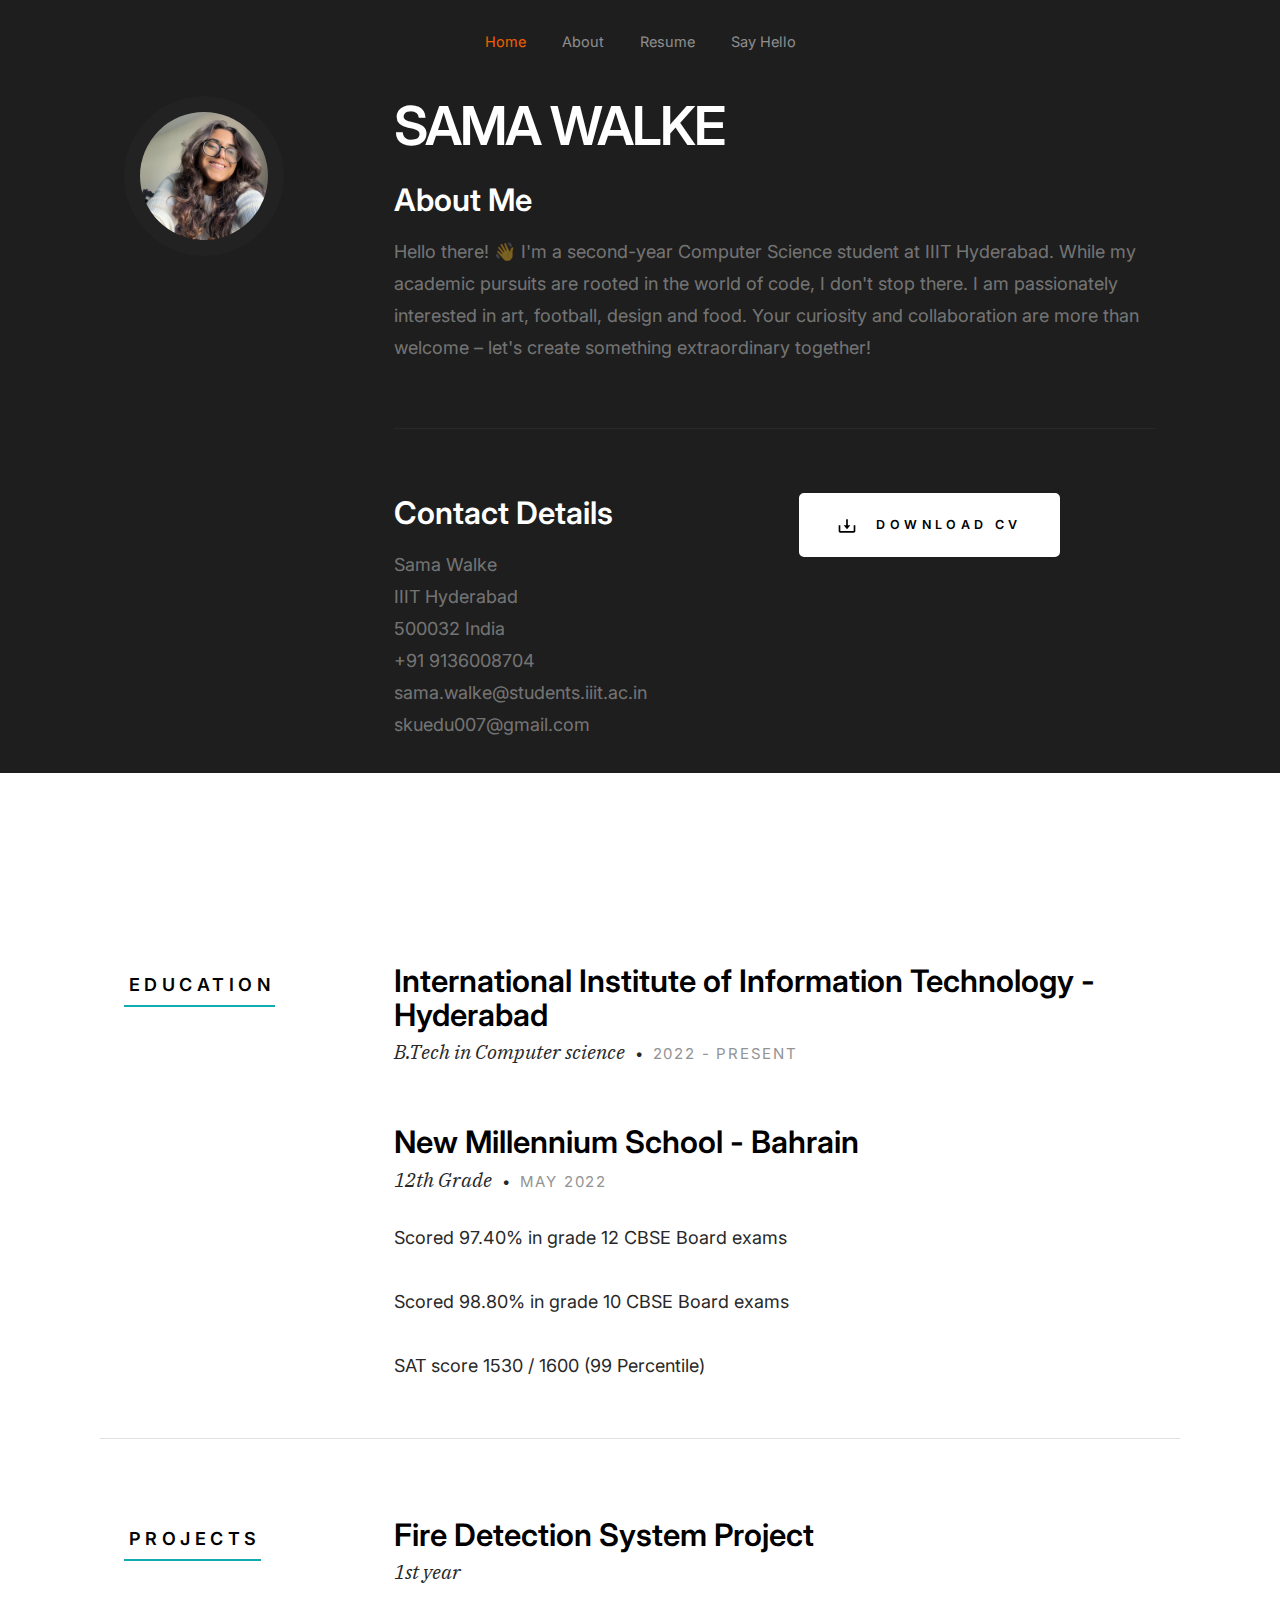
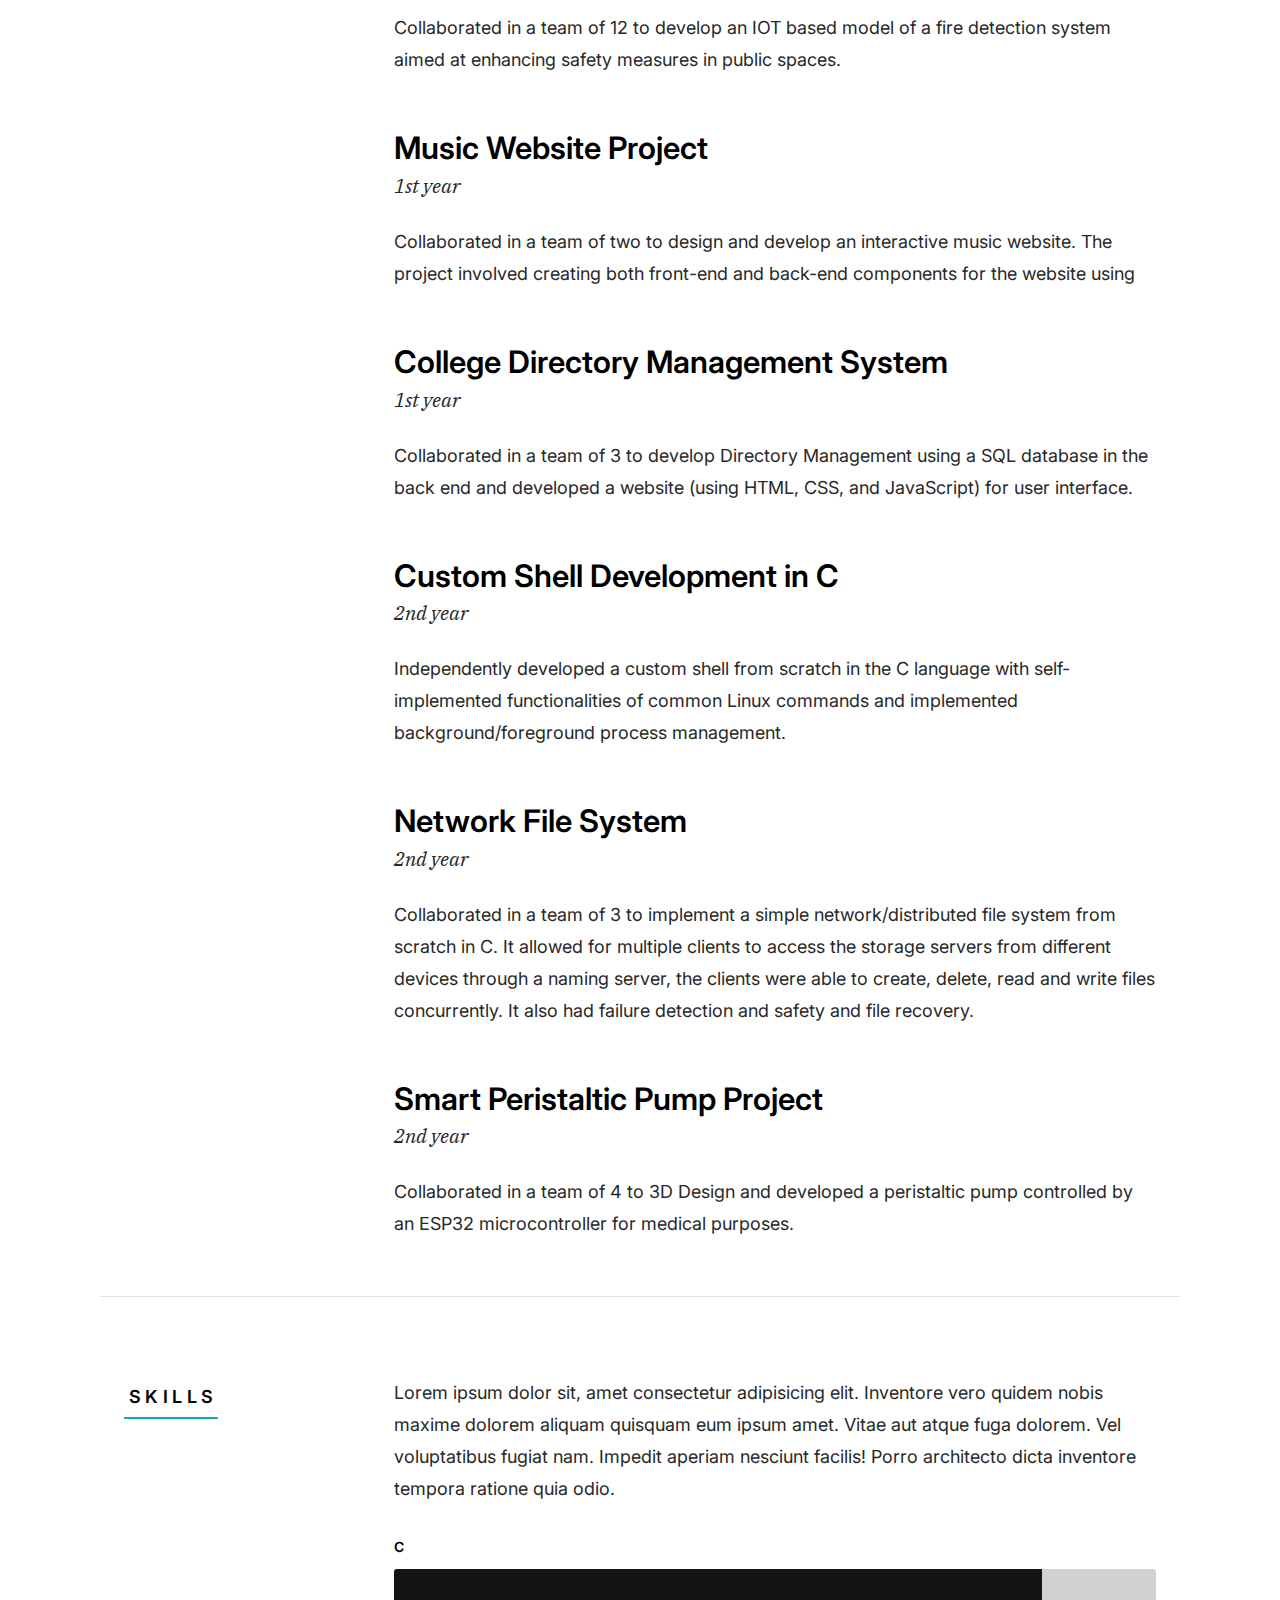
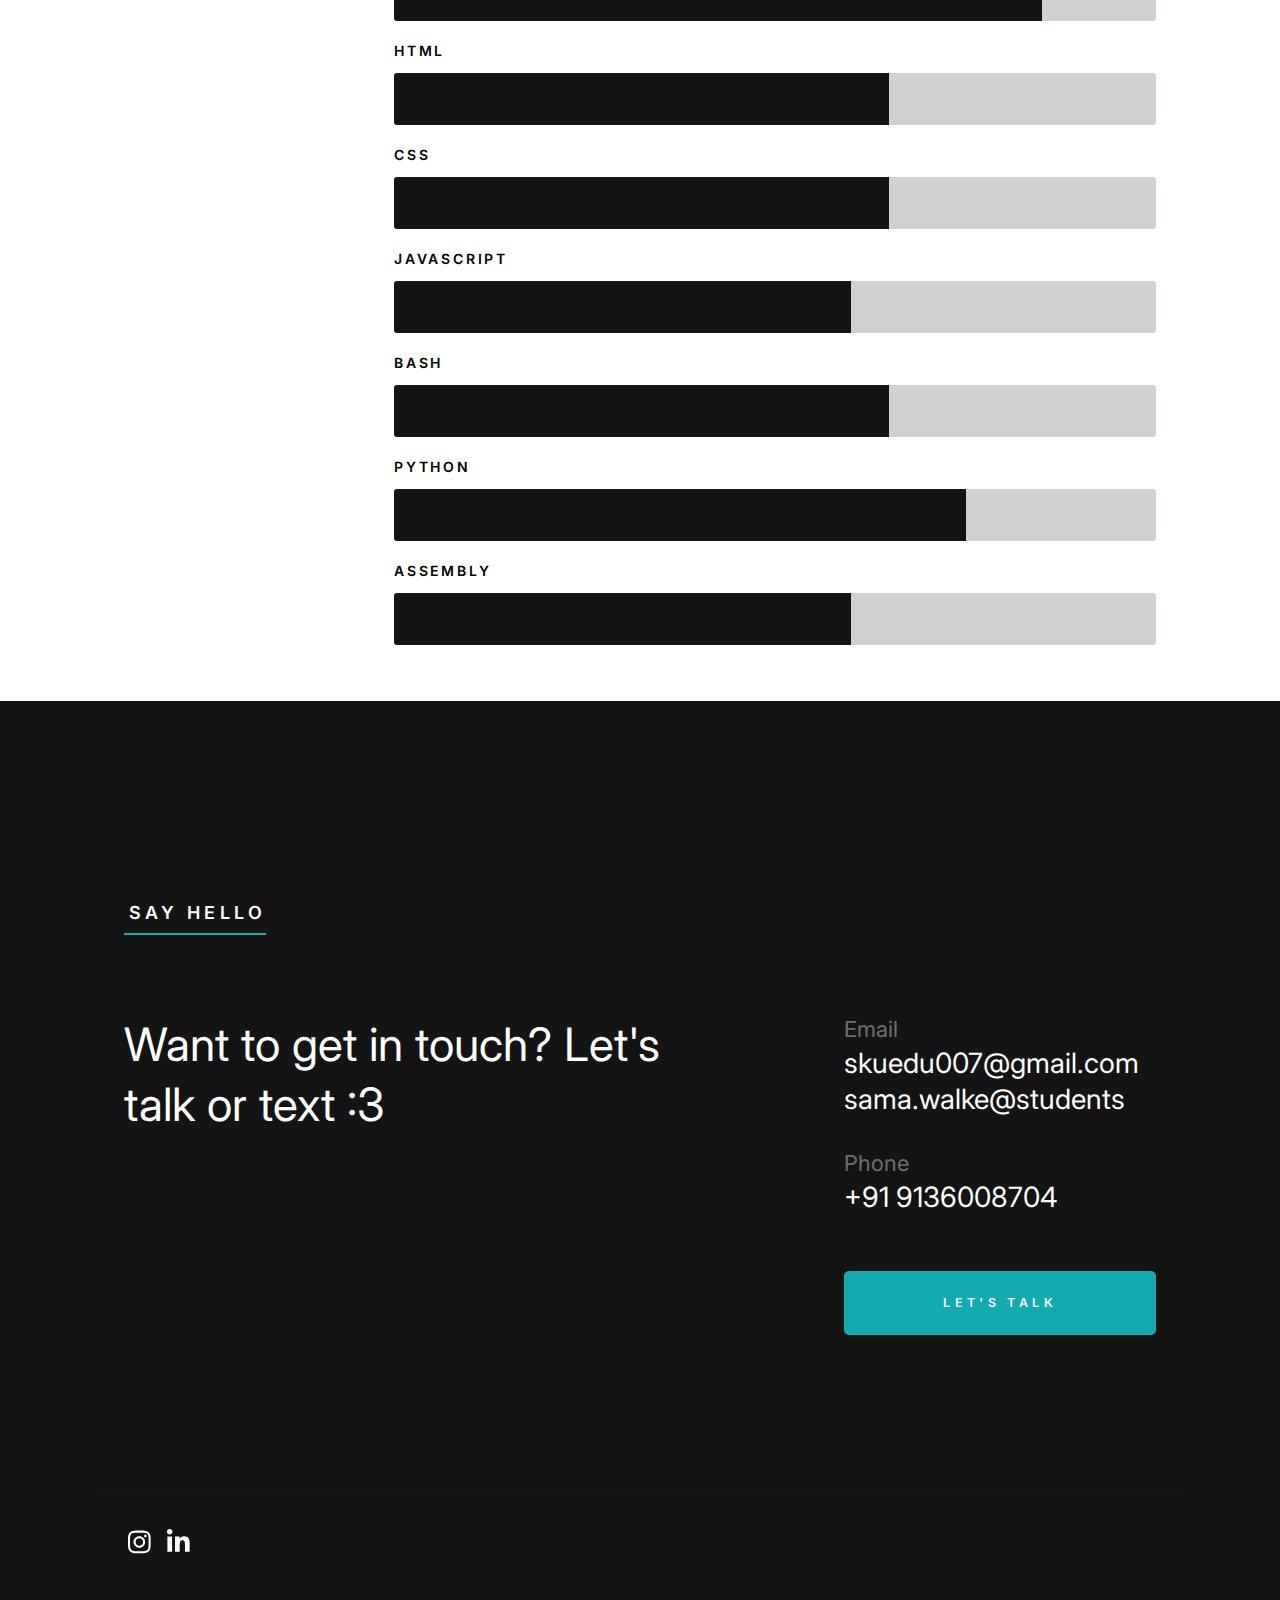
==== commit 648a1a45: "Update index.html" ====
--- a/index.html
+++ b/index.html
@@ -70,7 +70,7 @@
     <section id="about" class="s-about target-section">
         <div class="row">
             <div class="column large-3 tab-12">
-                <img class="s-about__pic" src="images/avatars/user-06.jpg" alt="">
+                <img class="s-about__pic" src="images/avatars/user-06.JPG" alt="">
             </div>
             <div class="column large-9 tab-12 s-about__content">
                 <h1 class="titletitle">
@@ -389,4 +389,4 @@
 
 </body>
 
-</html>+</html>
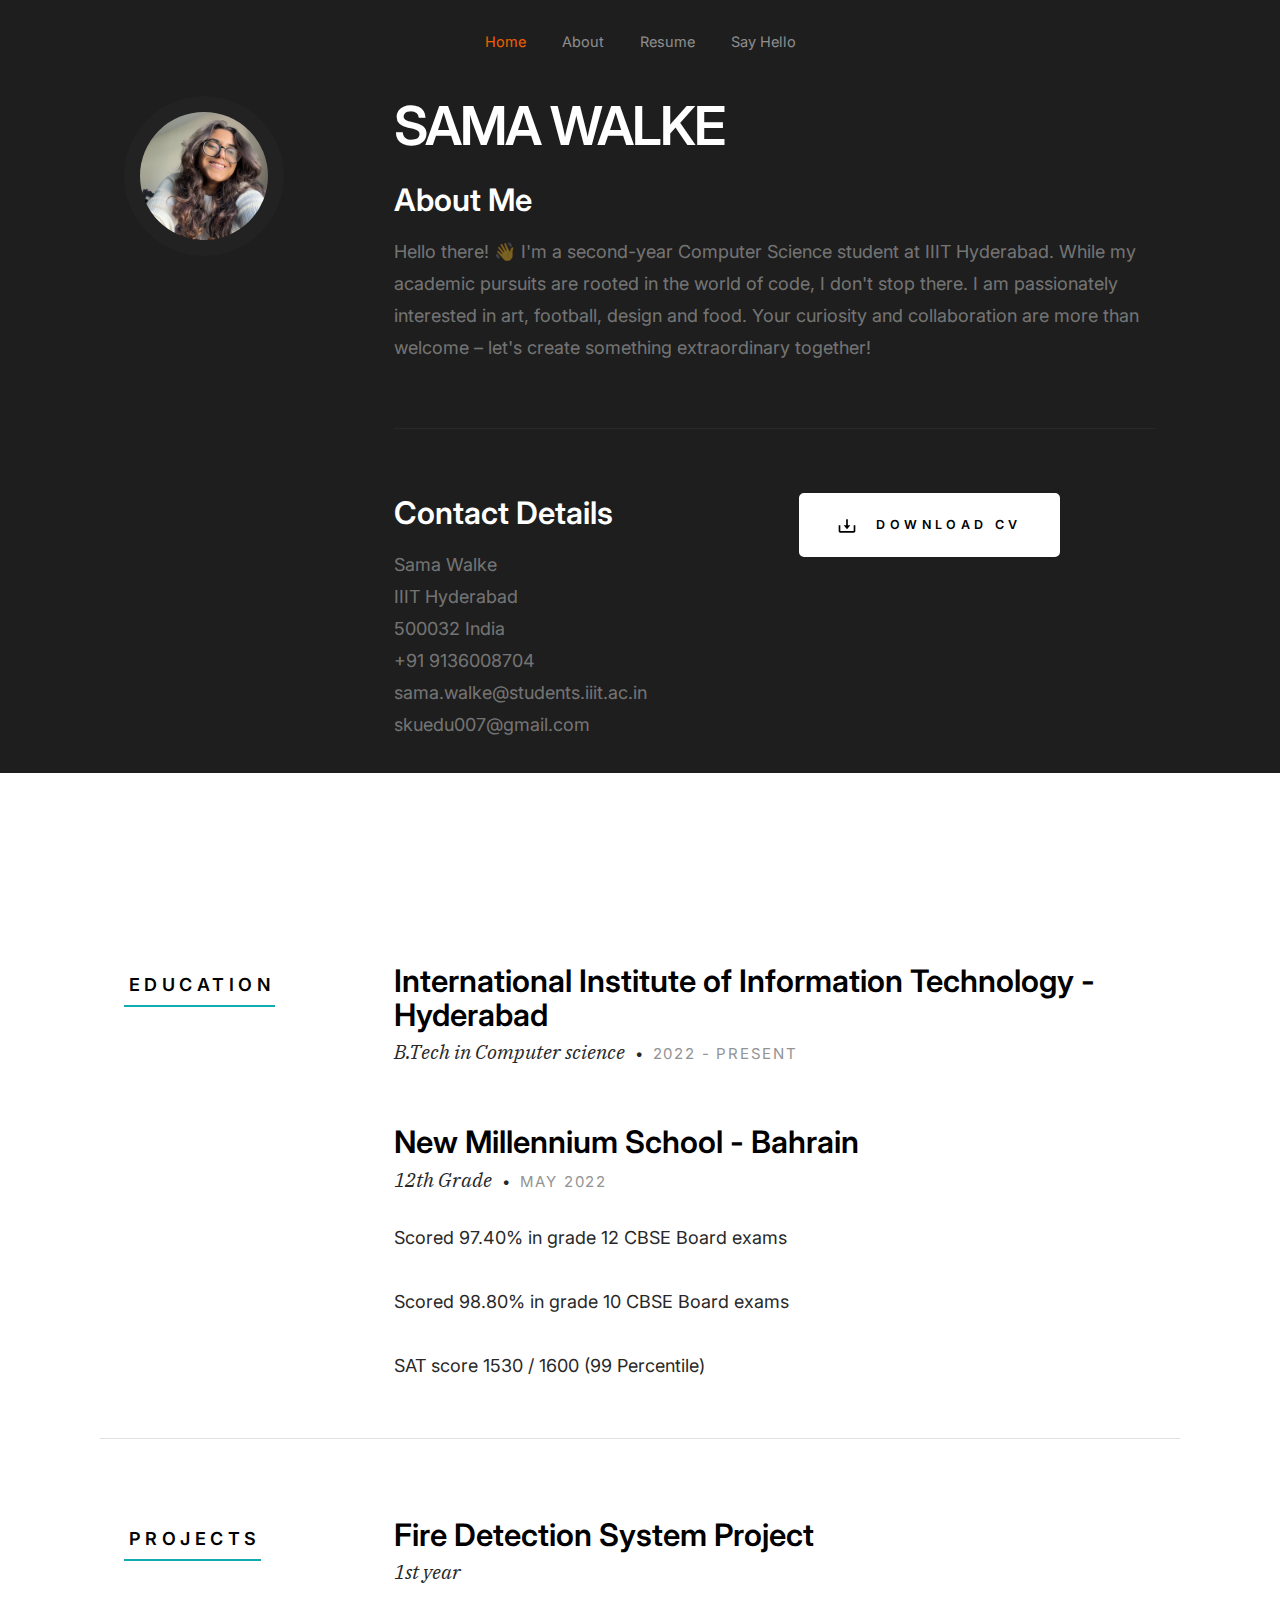
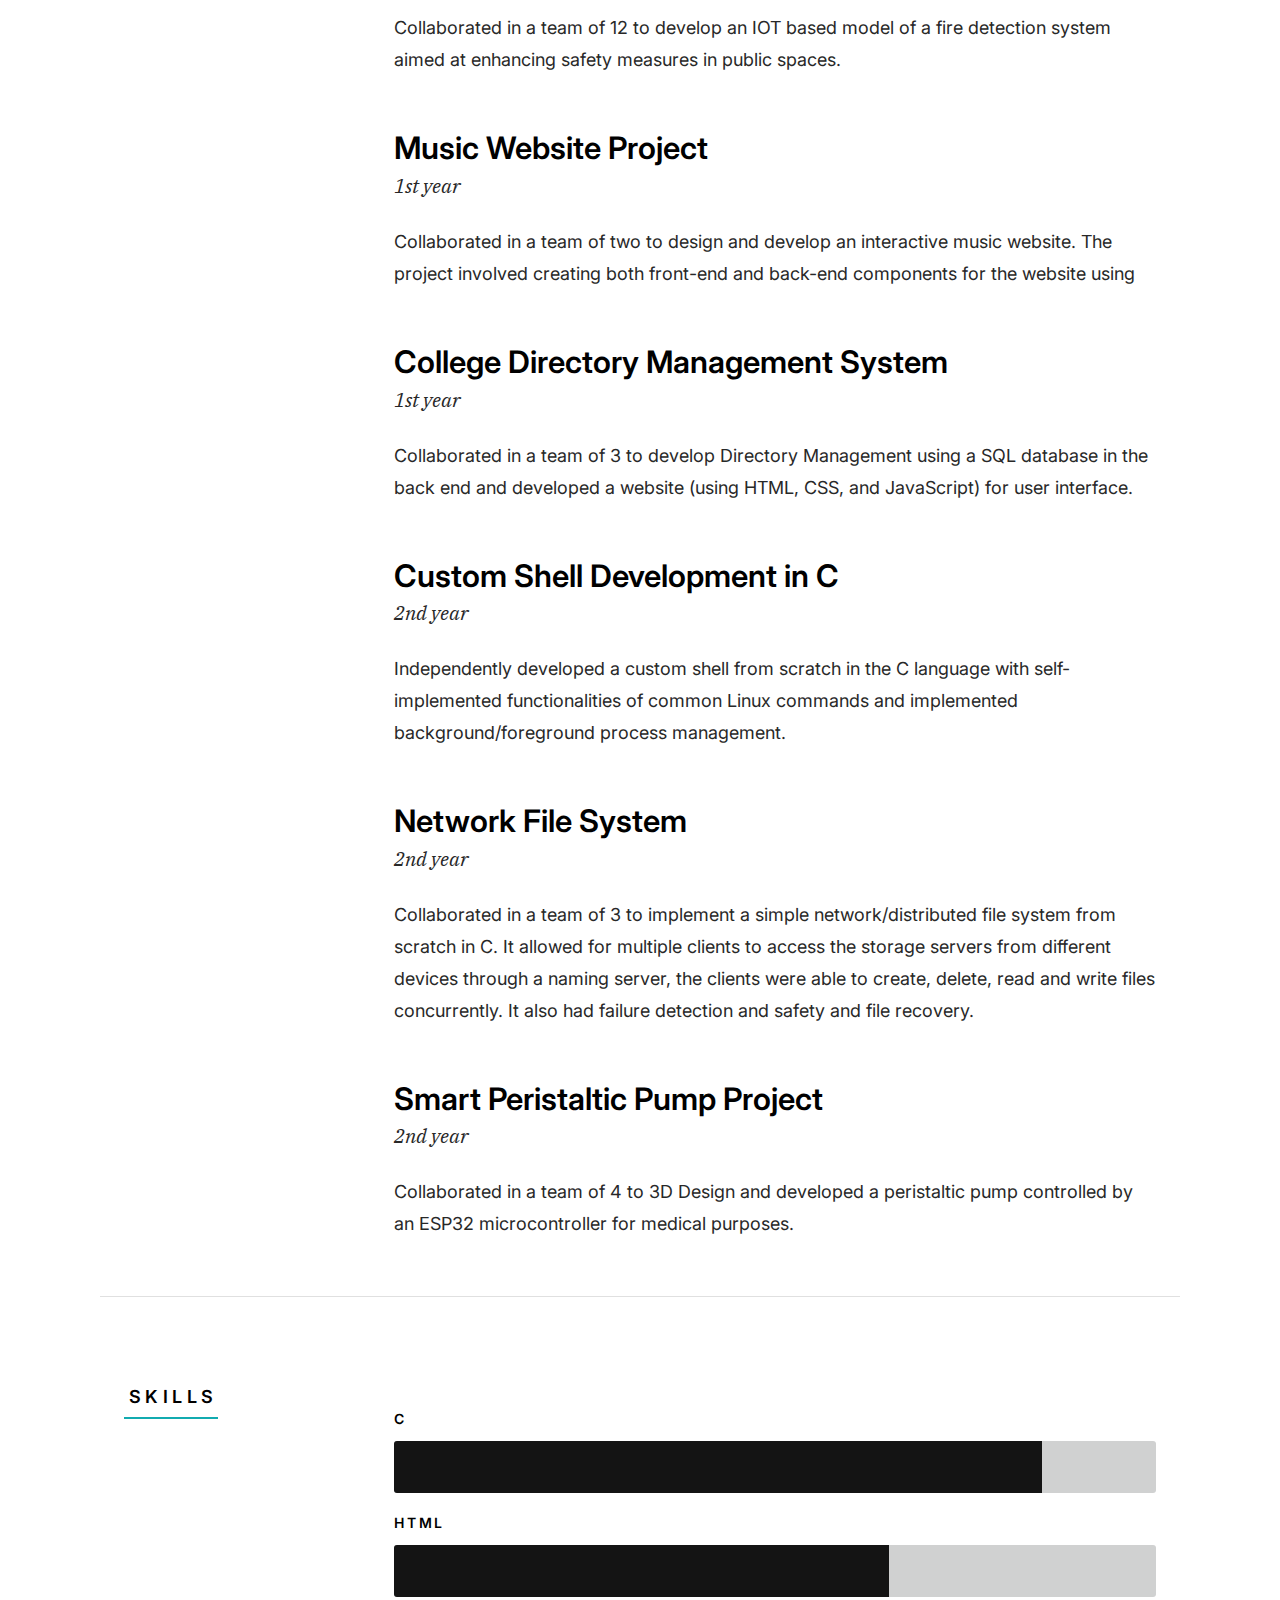
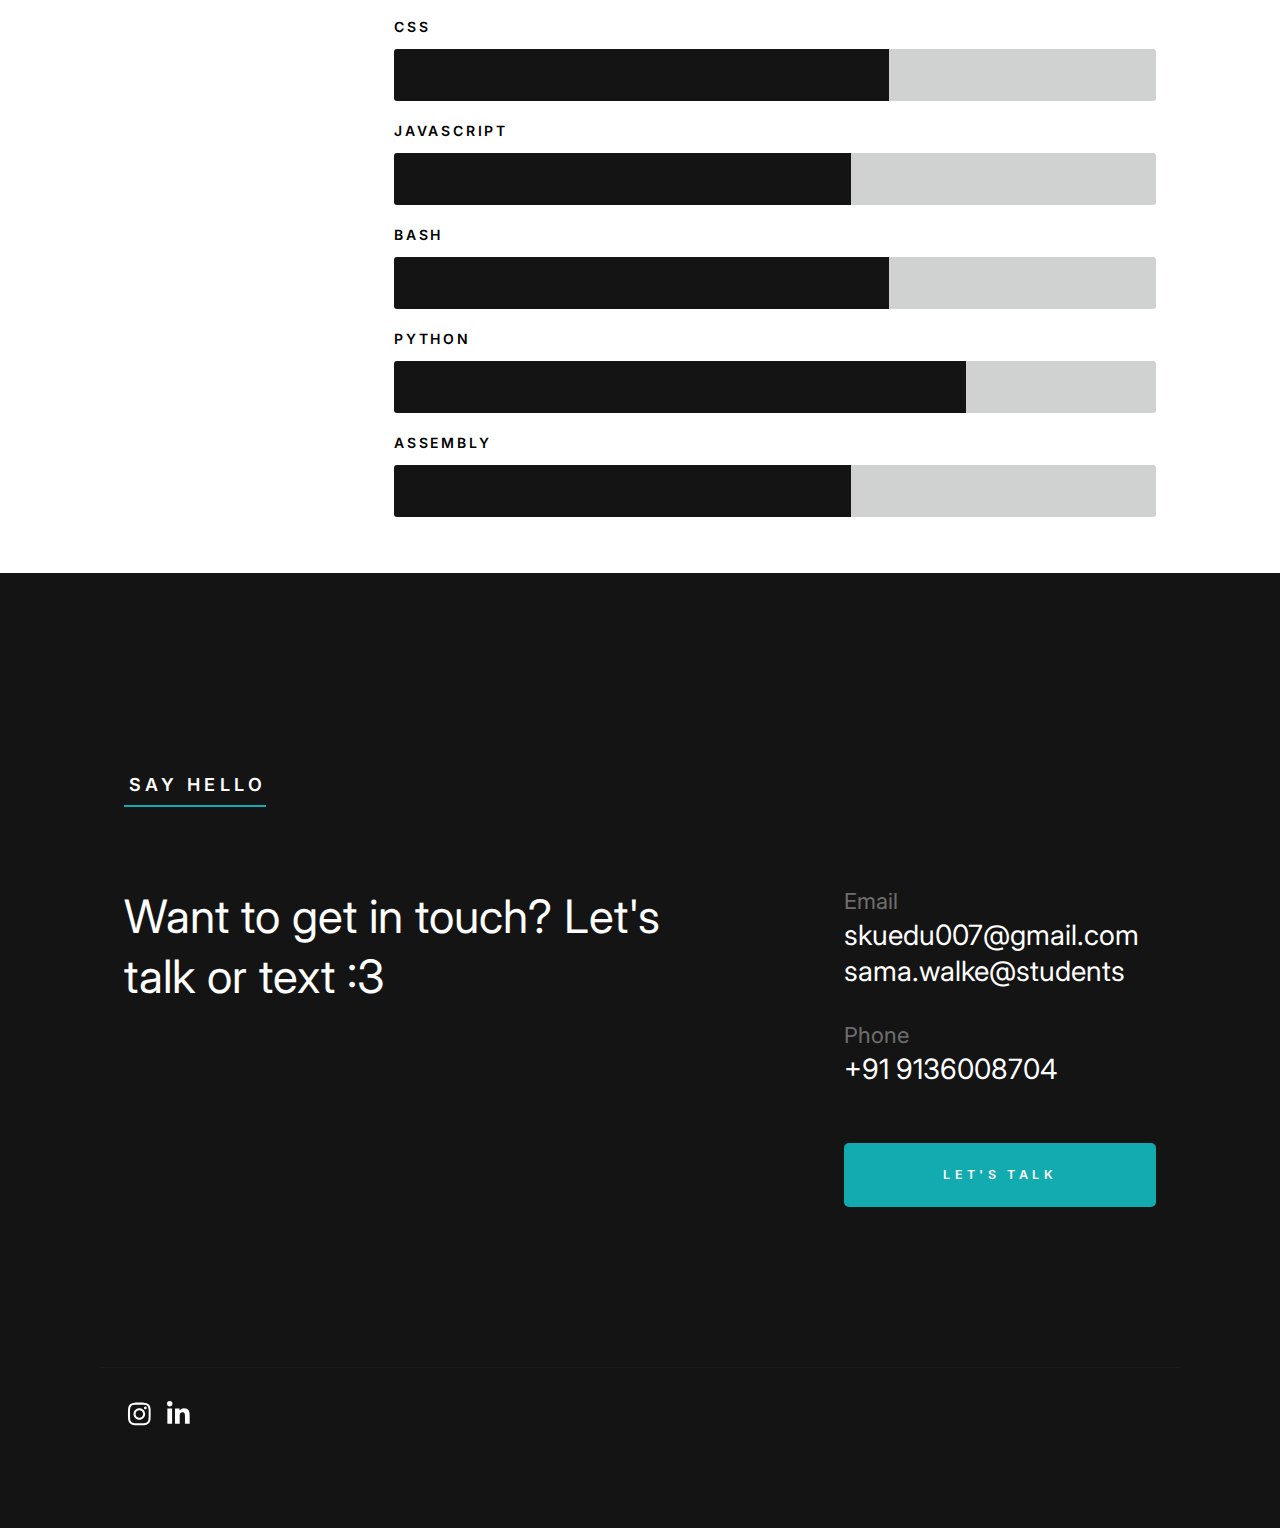
==== commit 3c2a74fb: "Update index.html" ====
--- a/index.html
+++ b/index.html
@@ -258,10 +258,7 @@
                 <div class="resume-block">
 
                     <p>
-                    Lorem ipsum dolor sit, amet consectetur adipisicing elit. Inventore 
-                    vero quidem nobis maxime dolorem aliquam quisquam eum ipsum amet. Vitae 
-                    aut atque fuga dolorem. Vel voluptatibus fugiat nam. Impedit aperiam 
-                    nesciunt facilis! Porro architecto dicta inventore tempora ratione quia odio.
+                    
                     </p>
 
                     <ul class="skill-bars-fat">
